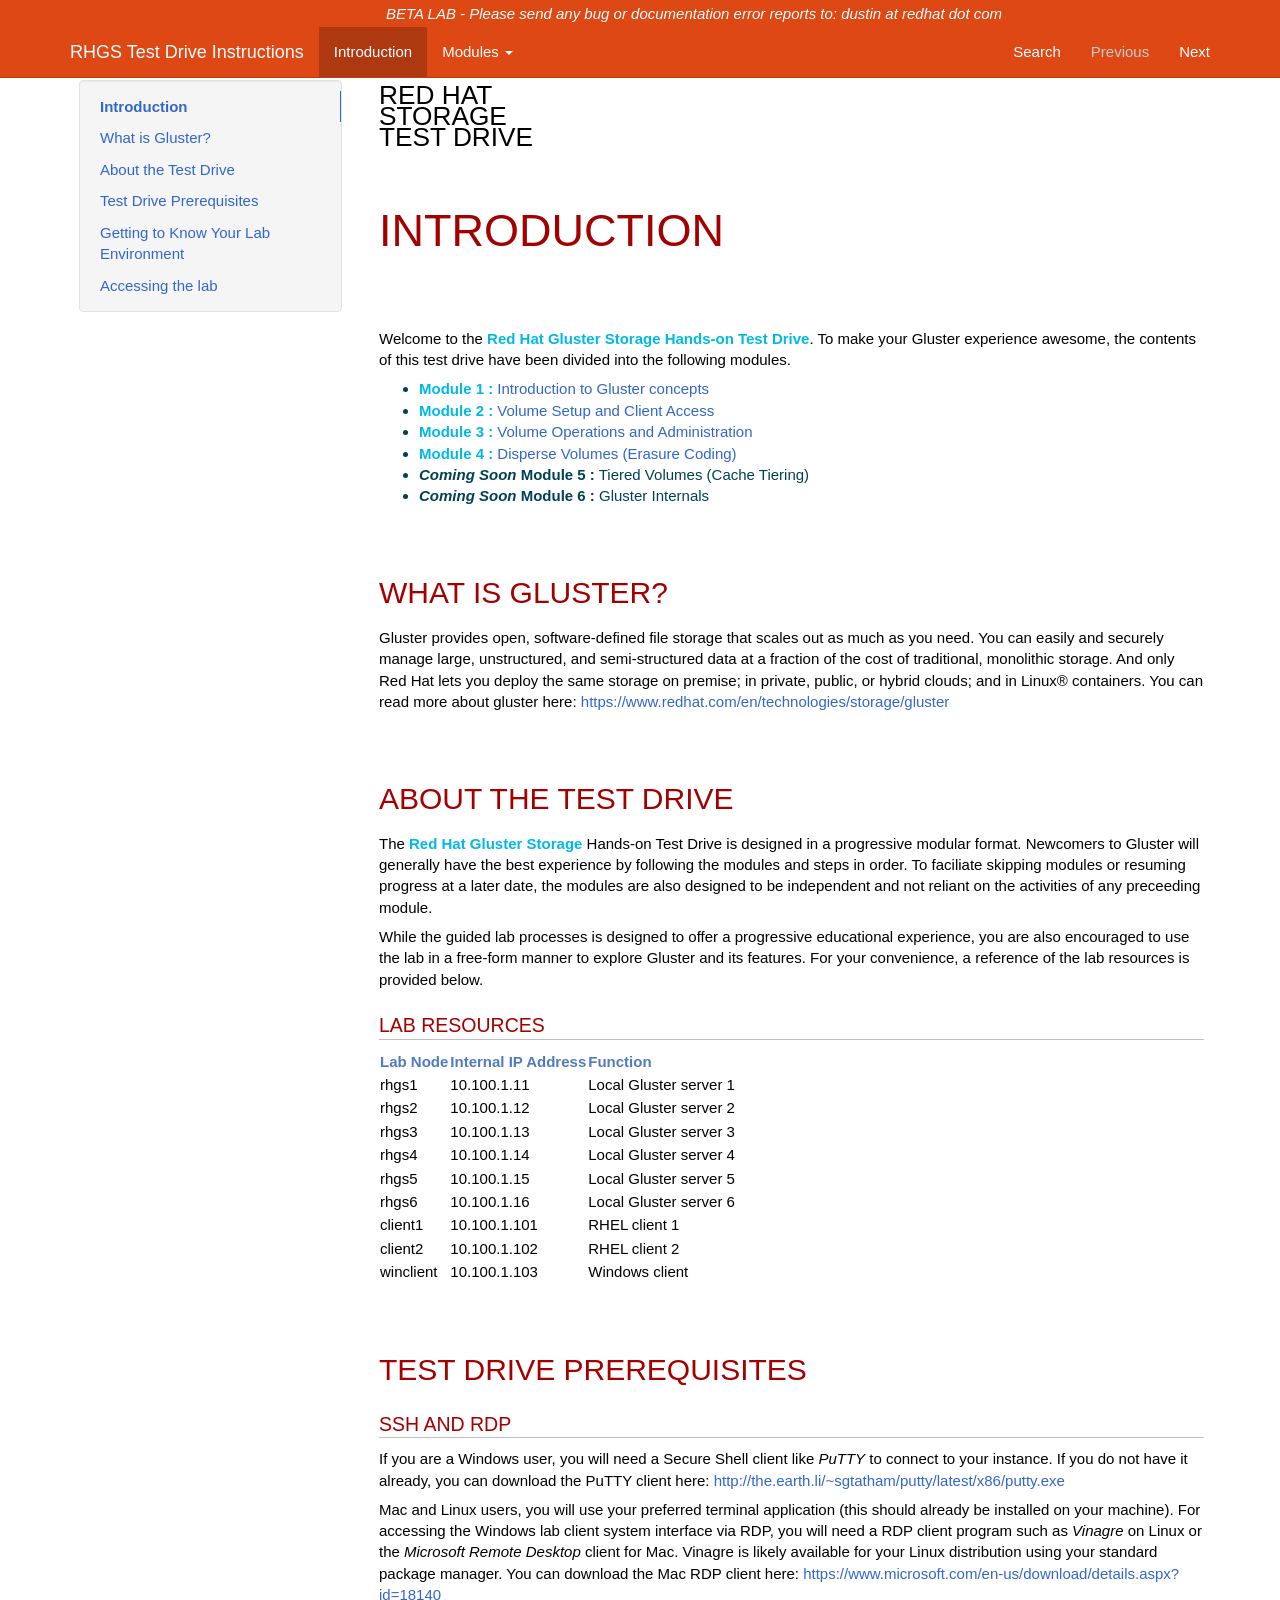
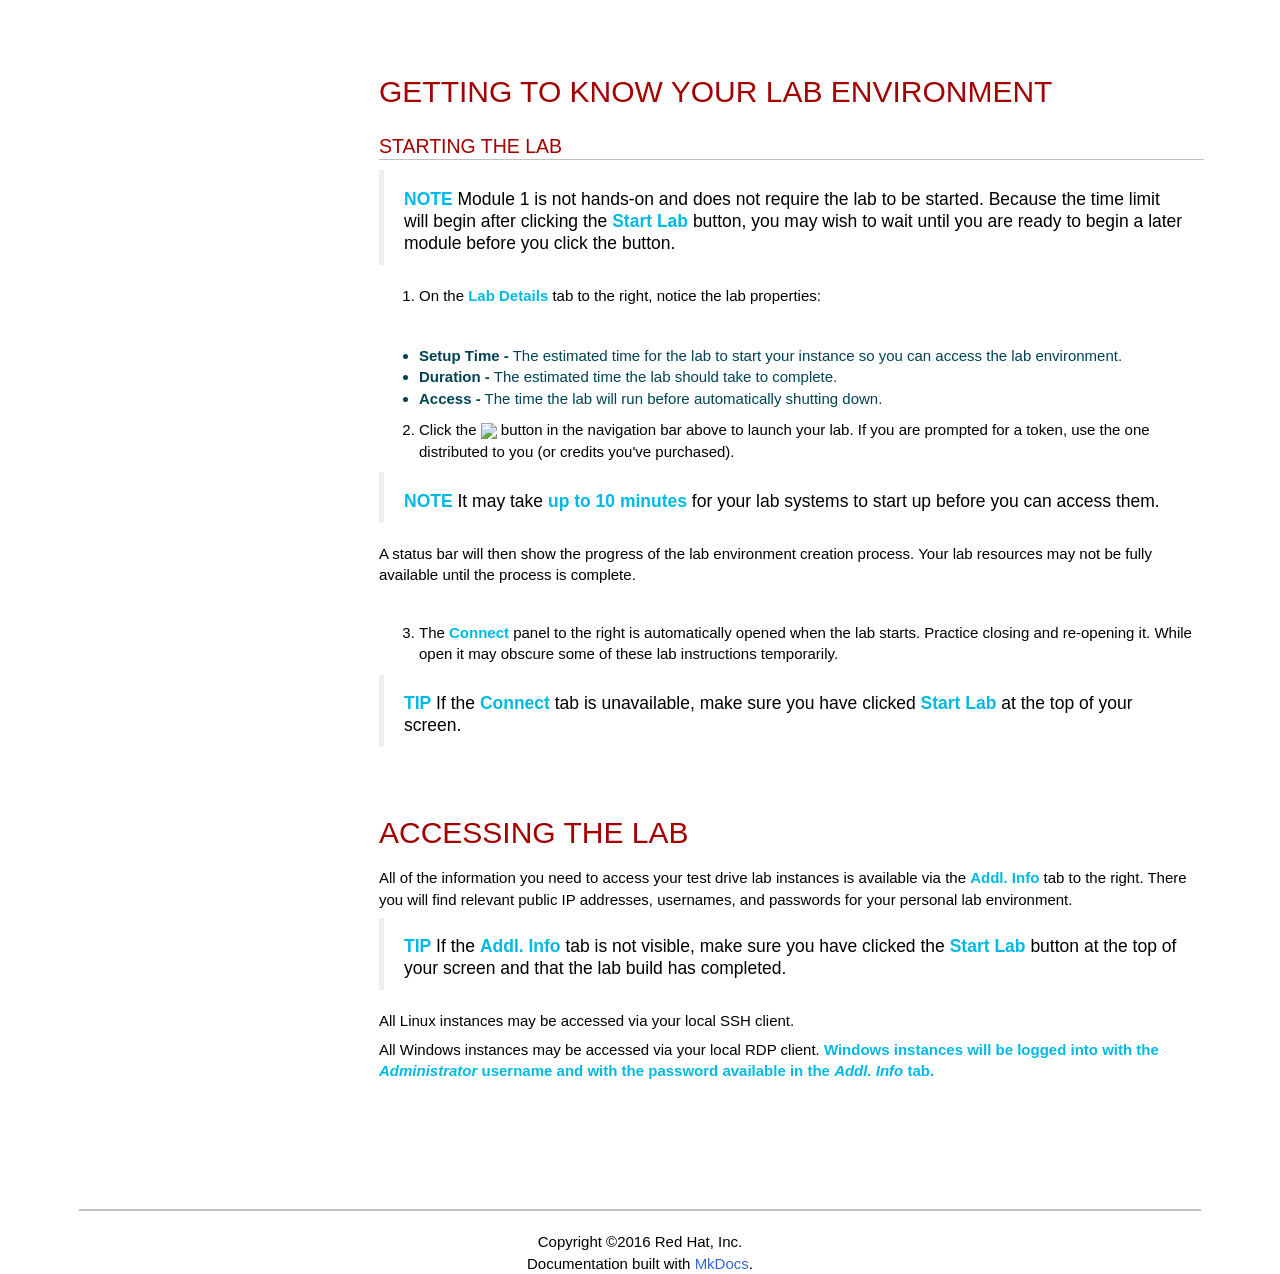
==== index.html @ aa93af3b "Deployed 037ed84 with MkDocs version: 0.16.3" ====
<!DOCTYPE html>
<html lang="en">
    <head>
        <meta charset="utf-8">
        <meta http-equiv="X-UA-Compatible" content="IE=edge">
        <meta name="viewport" content="width=device-width, initial-scale=1.0">
        
        
        
        <link rel="shortcut icon" href="images/favicon.ico">
        

	<title>RHGS Test Drive Instructions</title>

        <link href="./css/bootstrap-custom.min.css" rel="stylesheet">
        <link href="./css/font-awesome-4.0.3.css" rel="stylesheet">
        <link rel="stylesheet" href="./css/highlight.css">
        <link href="./css/base.css" rel="stylesheet">
        <link href="./extra.css" rel="stylesheet">

        <!-- HTML5 shim and Respond.js IE8 support of HTML5 elements and media queries -->
        <!--[if lt IE 9]>
            <script src="https://oss.maxcdn.com/libs/html5shiv/3.7.0/html5shiv.js"></script>
            <script src="https://oss.maxcdn.com/libs/respond.js/1.3.0/respond.min.js"></script>
        <![endif]-->

        
    </head>

    <body>

        <div class="navbar navbar-default navbar-fixed-top" role="navigation">
    <div class="container">

        <!-- Collapsed navigation -->
        <div class="navbar-header">
            <!-- Expander button -->
            <button type="button" class="navbar-toggle" data-toggle="collapse" data-target=".navbar-collapse">
                <span class="sr-only">Toggle navigation</span>
                <span class="icon-bar"></span>
                <span class="icon-bar"></span>
                <span class="icon-bar"></span>
            </button>

            <!-- Main title -->
            <a class="navbar-brand" href=".">RHGS Test Drive Instructions</a>
        </div>

        <!-- Expanded navigation -->
        <div class="navbar-collapse collapse">
            <!-- Main navigation -->
            <ul class="nav navbar-nav">
            
            
                <li class="active">
                    <a href=".">Introduction</a>
                </li>
            
            
            
                <li class="dropdown">
                    <a href="#" class="dropdown-toggle" data-toggle="dropdown">Modules <b class="caret"></b></a>
                    <ul class="dropdown-menu">
                    
                        
<li >
    <a href="gluster-module-1/">Module 1 - Introduction to Gluster concepts</a>
</li>

                    
                        
<li >
    <a href="gluster-module-2/">Module 2 - Volume Setup and Client Access</a>
</li>

                    
                        
<li >
    <a href="gluster-module-3/">Module 3 - Volume Operations and Administration</a>
</li>

                    
                        
<li >
    <a href="gluster-module-4/">Module 4 - Disperse Volumes (Erasure Coding)</a>
</li>

                    
                        
<li >
    <a href="gluster-module-5/">Module 5 - Tiered Volumes (Cache Tiering)</a>
</li>

                    
                    </ul>
                </li>
            
            
            </ul>

            <!-- Search, Navigation and Repo links -->
            <ul class="nav navbar-nav navbar-right">
                <li>
                    <a href="#" data-toggle="modal" data-target="#mkdocs_search_modal">
                        <i class="fa fa-search"></i> Search
                    </a>
                </li>
                <li class="disabled">
                    <a rel="next" >
                        <i class="fa fa-arrow-left"></i> Previous
                    </a>
                </li>
                <li >
                    <a rel="prev" href="gluster-module-1/">
                        Next <i class="fa fa-arrow-right"></i>
                    </a>
                </li>
                
            </ul>
        </div>
    </div>
</div>

        <div class="container">
            <div class="col-md-3"><div class="bs-sidebar hidden-print affix well" role="complementary">
    <ul class="nav bs-sidenav">
    
        <li class="main active"><a href="#introduction">Introduction</a></li>
        
            <li><a href="#what-is-gluster">What is Gluster?</a></li>
        
            <li><a href="#about-the-test-drive">About the Test Drive</a></li>
        
            <li><a href="#test-drive-prerequisites">Test Drive Prerequisites</a></li>
        
            <li><a href="#getting-to-know-your-lab-environment">Getting to Know Your Lab Environment</a></li>
        
            <li><a href="#accessing-the-lab">Accessing the lab</a></li>
        
    
    </ul>
</div></div>
            <div class="col-md-9" role="main">

<h1 id="introduction">Introduction</h1>
<p>Welcome to the <strong>Red Hat Gluster Storage Hands-on Test Drive</strong>. To make your Gluster experience awesome, the contents of this test drive have been divided into the following modules.</p>
<ul>
<li><a href="gluster-module-1/"><strong>Module 1 :</strong> Introduction to Gluster concepts</a></li>
<li><a href="gluster-module-2/"><strong>Module 2 :</strong> Volume Setup and Client Access</a></li>
<li><a href="gluster-module-3/"><strong>Module 3 :</strong> Volume Operations and Administration</a></li>
<li><a href="gluster-module-4/"><strong>Module 4 :</strong> Disperse Volumes (Erasure Coding)</a></li>
<li><strong><em>Coming Soon</em></strong> <strong>Module 5 :</strong> Tiered Volumes (Cache Tiering)</li>
<li><strong><em>Coming Soon</em></strong> <strong>Module 6 :</strong> Gluster Internals</li>
</ul>
<h2 id="what-is-gluster">What is Gluster?</h2>
<p>Gluster provides open, software-defined file storage that scales out as much as you need. You can easily and securely manage large, unstructured, and semi-structured data at a fraction of the cost of traditional, monolithic storage. And only Red Hat lets you deploy the same storage on premise; in private, public, or hybrid clouds; and in Linux® containers. You can read more about gluster here: <a href="https://www.redhat.com/en/technologies/storage/gluster">https://www.redhat.com/en/technologies/storage/gluster</a></p>
<h2 id="about-the-test-drive">About the Test Drive</h2>
<p>The <strong>Red Hat Gluster Storage</strong> Hands-on Test Drive is designed in a progressive modular format. Newcomers to Gluster will generally have the best experience by following the modules and steps in order. To faciliate skipping modules or resuming progress at a later date, the modules are also designed to be independent and not reliant on the activities of any preceeding module.</p>
<p>While the guided lab processes is designed to offer a progressive educational experience, you are also encouraged to use the lab in a free-form manner to explore Gluster and its features. For your convenience, a reference of the lab resources is provided below.</p>
<h3 id="lab-resources">Lab Resources</h3>
<table>
<thead>
<tr>
<th>Lab Node</th>
<th>Internal IP Address</th>
<th>Function</th>
</tr>
</thead>
<tbody>
<tr>
<td>rhgs1</td>
<td>10.100.1.11</td>
<td>Local Gluster server 1</td>
</tr>
<tr>
<td>rhgs2</td>
<td>10.100.1.12</td>
<td>Local Gluster server 2</td>
</tr>
<tr>
<td>rhgs3</td>
<td>10.100.1.13</td>
<td>Local Gluster server 3</td>
</tr>
<tr>
<td>rhgs4</td>
<td>10.100.1.14</td>
<td>Local Gluster server 4</td>
</tr>
<tr>
<td>rhgs5</td>
<td>10.100.1.15</td>
<td>Local Gluster server 5</td>
</tr>
<tr>
<td>rhgs6</td>
<td>10.100.1.16</td>
<td>Local Gluster server 6</td>
</tr>
<tr>
<td>client1</td>
<td>10.100.1.101</td>
<td>RHEL client 1</td>
</tr>
<tr>
<td>client2</td>
<td>10.100.1.102</td>
<td>RHEL client 2</td>
</tr>
<tr>
<td>winclient</td>
<td>10.100.1.103</td>
<td>Windows client</td>
</tr>
</tbody>
</table>
<h2 id="test-drive-prerequisites">Test Drive Prerequisites</h2>
<h3 id="ssh-and-rdp">SSH and RDP</h3>
<p>If you are a Windows user, you will need a Secure Shell client like <em>PuTTY</em> to connect to your instance. If you do not have it already, you can download the PuTTY client here: <a href="http://the.earth.li/~sgtatham/putty/latest/x86/putty.exe">http://the.earth.li/~sgtatham/putty/latest/x86/putty.exe</a></p>
<p>Mac and Linux users, you will use your preferred terminal application (this should already be installed on your machine). For accessing the Windows lab client system interface via RDP, you will need a RDP client program such as <em>Vinagre</em> on Linux or the <em>Microsoft Remote Desktop</em> client for Mac. Vinagre is likely available for your Linux distribution using your standard package manager. You can download the Mac RDP client here: <a href="https://www.microsoft.com/en-us/download/details.aspx?id=18140">https://www.microsoft.com/en-us/download/details.aspx?id=18140</a></p>
<h2 id="getting-to-know-your-lab-environment">Getting to Know Your Lab Environment</h2>
<h3 id="starting-the-lab">Starting the Lab</h3>
<blockquote>
<p><strong>NOTE</strong> Module 1 is not hands-on and does not require the lab to be started. Because the time limit will begin after clicking the <strong>Start Lab</strong> button, you may wish to wait until you are ready to begin a later module before you click the button.</p>
</blockquote>
<ol>
<li>On the <strong>Lab Details</strong> tab to the right, notice the lab properties:</li>
</ol>
<p><img alt="" src="http://us-west-2-aws-training.s3.amazonaws.com/awsu-spl/spl02-working-ebs/media/image004.png" /></p>
<ul>
<li><strong>Setup Time -</strong> The estimated time for the lab to start your instance so you can access the lab environment.</li>
<li><strong>Duration -</strong> The estimated time the lab should take to complete.</li>
<li><strong>Access -</strong> The time the lab will run before automatically shutting down.</li>
</ul>
<ol start="2"><li>Click the <img src="http://us-west-2-aws-training.s3.amazonaws.com/awsu-spl/spl02-working-ebs/media/image005.png"> button in the navigation bar above to launch your lab. If you are prompted for a token, use the one distributed to you (or credits you've purchased).</li></ol>

<blockquote>
<p><strong>NOTE</strong> It may take <strong>up to 10 minutes</strong> for your lab systems to start up before you can access them.</p>
</blockquote>
<p>A status bar will then show the progress of the lab environment creation process. Your lab resources may not be fully available until the process is complete.</p>
<p><img alt="" src="http://us-west-2-aws-training.s3.amazonaws.com/awsu-spl/spl02-working-ebs/media/image006.png" /></p>
<ol start="3"><li>The <strong>Connect</strong> panel to the right is automatically opened when the lab starts. Practice closing and re-opening it. While open it may obscure some of these lab instructions temporarily.</li></ol>

<blockquote>
<p><strong>TIP</strong> If the <strong>Connect</strong> tab is unavailable, make sure you have clicked <strong>Start Lab</strong> at the top of your screen.</p>
</blockquote>
<h2 id="accessing-the-lab">Accessing the lab</h2>
<p>All of the information you need to access your test drive lab instances is available via the <strong>Addl. Info</strong> tab to the right. There you will find relevant public IP addresses, usernames, and passwords for your personal lab environment.</p>
<blockquote>
<p><strong>TIP</strong> If the <strong>Addl. Info</strong> tab is not visible, make sure you have clicked the <strong>Start Lab</strong> button at the top of your screen and that the lab build has completed.</p>
</blockquote>
<p>All Linux instances may be accessed via your local SSH client.</p>
<p>All Windows instances may be accessed via your local RDP client. <strong>Windows instances will be logged into with the</strong> <strong><em>Administrator</em></strong> <strong>username and with the password available in the</strong> <strong><em>Addl. Info</em></strong> <strong>tab.</strong></p></div>
        </div>

        <footer class="col-md-12">
            <hr>
            
                <center>Copyright ©2016 Red Hat, Inc.</center>
            
            <center>Documentation built with <a href="http://www.mkdocs.org/">MkDocs</a>.</center>
        </footer>

        <script src="./js/jquery-1.10.2.min.js"></script>
        <script src="./js/bootstrap-3.0.3.min.js"></script>
        <script src="./js/highlight.pack.js"></script>
        <script>var base_url = '.';</script>
        <script data-main="./mkdocs/js/search.js" src="./mkdocs/js/require.js"></script>
        <script src="./js/base.js"></script>

        <div class="modal" id="mkdocs_search_modal" tabindex="-1" role="dialog" aria-labelledby="Search Modal" aria-hidden="true">
            <div class="modal-dialog">
                <div class="modal-content">
                    <div class="modal-header">
                        <button type="button" class="close" data-dismiss="modal"><span aria-hidden="true">&times;</span><span class="sr-only">Close</span></button>
                        <h4 class="modal-title" id="exampleModalLabel">Search</h4>
                    </div>
                    <div class="modal-body">
                        <p>
                            From here you can search these documents. Enter
                            your search terms below.
                        </p>
                        <form role="form">
                            <div class="form-group">
                                <input type="text" class="form-control" placeholder="Search..." id="mkdocs-search-query">
                            </div>
                        </form>
                        <div id="mkdocs-search-results"></div>
                    </div>
                    <div class="modal-footer">
                    </div>
                </div>
            </div>
        </div>
    </body>
</html>
---- css/base.css ----
body {
    padding-top: 70px;
}

/*
 * The code below adds some padding to the top of the current anchor target so
 * that, when navigating to it, the header isn't hidden by the navbar at the
 * top. This is especially complicated because we want to *remove* the padding
 * after navigation so that hovering over the header shows the permalink icon
 * correctly. Thus, we create a CSS animation to remove the extra padding after
 * a second. We have two animations so that navigating to an anchor within the
 * page always restarts the animation.
 *
 * See <https://github.com/mkdocs/mkdocs/issues/843> for more details.
 */
:target::before {
    content: "";
    display: block;
    margin-top: -75px;
    height: 75px;
    pointer-events: none;
    animation: 0s 1s forwards collapse-anchor-padding-1;
}

body.clicky :target::before {
    animation-name: collapse-anchor-padding-2;
}

@keyframes collapse-anchor-padding-1 {
    to {
        margin-top: 0;
        height: 0;
    }
}

@keyframes collapse-anchor-padding-2 {
    to {
        margin-top: 0;
        height: 0;
    }
}

ul.nav li.main {
    font-weight: bold;
}

div.col-md-3 {
    padding-left: 0;
}

div.col-md-9 {
    padding-bottom: 100px;
}

div.source-links {
    float: right;
}

div.col-md-9 img {
    max-width: 100%;
}

code {
    padding: 1px 3px;
    background: #f5f5f5;
    border: solid 1px #ccc;
    color: #333;
}

pre code {
    background: transparent;
    border: none;
}

a > code {
    color: #dd4814;
}

a > code:hover, a > code:focus {
    color: #97310e;
}

/*
 * Side navigation
 *
 * Scrollspy and affixed enhanced navigation to highlight sections and secondary
 * sections of docs content.
 */

/* By default it's not affixed in mobile views, so undo that */
.bs-sidebar.affix {
    position: static;
}

.bs-sidebar.well {
    padding: 0;
}

/* First level of nav */
.bs-sidenav {
    margin-top: 30px;
    margin-bottom: 30px;
    padding-top:    10px;
    padding-bottom: 10px;
    border-radius: 5px;
}

/* All levels of nav */
.bs-sidebar .nav > li > a {
    display: block;
    padding: 5px 20px;
    z-index: 1;
}
.bs-sidebar .nav > li > a:hover,
.bs-sidebar .nav > li > a:focus {
    text-decoration: none;
    border-right: 1px solid;
}
.bs-sidebar .nav > .active > a,
.bs-sidebar .nav > .active:hover > a,
.bs-sidebar .nav > .active:focus > a {
    font-weight: bold;
    background-color: transparent;
    border-right: 1px solid;
}

/* Nav: second level (shown on .active) */
.bs-sidebar .nav .nav {
    display: none; /* Hide by default, but at >768px, show it */
    margin-bottom: 8px;
}
.bs-sidebar .nav .nav > li > a {
    padding-top:    3px;
    padding-bottom: 3px;
    padding-left: 30px;
    font-size: 90%;
}

/* Show and affix the side nav when space allows it */
@media (min-width: 992px) {
    .bs-sidebar .nav > .active > ul {
        display: block;
    }
    /* Widen the fixed sidebar */
    .bs-sidebar.affix,
    .bs-sidebar.affix-bottom {
        width: 213px;
    }
    .bs-sidebar.affix {
        position: fixed; /* Undo the static from mobile first approach */
        top: 80px;
    }
    .bs-sidebar.affix-bottom {
        position: absolute; /* Undo the static from mobile first approach */
    }
    .bs-sidebar.affix-bottom .bs-sidenav,
    .bs-sidebar.affix .bs-sidenav {
        margin-top: 0;
        margin-bottom: 0;
    }
}
@media (min-width: 1200px) {
    /* Widen the fixed sidebar again */
    .bs-sidebar.affix-bottom,
    .bs-sidebar.affix {
        width: 263px;
    }
}

.headerlink {
    display: none;
    padding-left: .5em;
}

h1:hover .headerlink, h2:hover .headerlink, h3:hover .headerlink, h4:hover .headerlink, h5:hover .headerlink, h6:hover .headerlink{
    display:inline-block;
}

/* display submenu relative to parent*/
.dropdown-submenu {
    position: relative;
}

/* sub menu stlye */
.dropdown-submenu>.dropdown-menu {
    top: 0;
    left: 100%;
    margin-top: 0px;
    margin-left: -1px;
    -webkit-border-radius: 0 4px 4px 4px;
    -moz-border-radius: 0 4px 4px;
    border-radius: 0 4px 4px 4px;
}

/* display sub menu on hover*/
.dropdown-submenu:hover>.dropdown-menu {
    display: block;
}

/* little arrow */
.dropdown-submenu>a:after {
    display: block;
    content: " ";
    float: right;
    width: 0;
    height: 0;
    border-color: transparent;
    border-style: solid;
    border-width: 5px 0 5px 5px;
    border-left-color: #ccc;
    margin-top: 5px;
    margin-right: -10px;
}

/* little arrow of parent menu */
.dropdown-submenu:hover>a:after {
    border-left-color: #404040;
}
---- extra.css ----
/* Shared CSS for mkdocs; adapted from CSS for AsciiDoc */
/* Customized for Red Hat CSA team by dblack */

/* Default font. */
body {
  font-family: "Open Sans","liberation sans", "Myriad ", "Bitstream Vera Sans", "Lucida Grande", "Luxi Sans", "Trebuchet MS", helvetica, verdana, arial, sans-serif;
  font-size: 1.5em;
  color: #000000;
  text-rendering: optimizeLegibility;
}

/* Beta lab bug reporting header */
div.navbar.navbar-default.navbar-fixed-top:before {
    content: "BETA LAB - Please send any bug or documentation error reports to: dustin at redhat dot com";
    white-space: pre;
    display: block;
    font-family: "Overpass","Open Sans","Helvetica Neue",sans-serif;
    font-weight: 300;
    color: #000000;
    line-height: 80%;
    margin-bottom: .5em;
    margin-top: .5em;
    text-align: center !important;
    text-rendering: optimizeLegibility;
    font-style: italic;
    margin-left: 7.2em;
    color: #fff;
}

div.col-md-9:before{
  content: "RED HAT \A STORAGE \A TEST DRIVE";
  white-space: pre;
  display: block;
  font-family: "Overpass","Open Sans","Helvetica Neue",sans-serif;
  font-weight: 300;
  text-transform: uppercase;
  color: #000000;
  font-size: 1.75em;
  line-height: 80%;
  margin-bottom: 1.02857em;
/*  margin-top: 2.05714em; */
/*  padding-top: 0.75em; */
  text-align: left !important;
  width: 10em;
  text-rendering: optimizeLegibility;
}

/* Title font. */
h1, h2, h3, h4, h5, h6,
div.title, caption.title,
thead, p.table.header,
#toctitle,
#author, #revnumber, #revdate, #revremark,
#footer {
  font-family: "Overpass", "Open Sans","liberation sans", "Myriad ", "Bitstream Vera Sans", "Lucida Grande", "Luxi Sans", "Trebuchet MS", helvetica, verdana, arial, sans-serif;
  font-weight: 300;
}

body {
  margin: 1em 5% 1em 5%;
}

a:link {
  color: #3366cc;
  text-decoration: none;
}
a:visited {
  color: #003366;
}
a:hover {
  text-decoration: underline;
}

em {
  font-style: italic;
}

strong {
  font-weight: bold;
  color: #00b9e4;
}

h1, h2, h3, h4, h5, h6 {
  color: #a30000;
  margin-top: 1.2em;
  margin-bottom: 0.5em;
  line-height: 1.3;
}

h1, h2, h3 {
  text-transform: uppercase;
}

//h2, h3 {
  //border-bottom: 2px solid silver;
//}

h1 {
  padding-bottom: 1em;
  font-size: 300%;
}
h2 {
  padding-top: 1em;
  font-size: 200%;
}
h3 {
  font-size: 130%;
  border-bottom: 1px solid silver;
}
h3 + * {
  clear: left;
}
h4 {
  font-size: 110%;
}
h5 {
  font-size: 1.0em;
}

div.sectionbody {
  margin-left: 0;
}

hr {
  border: 1px solid silver;
}

p {
  margin-top: 0.5em;
  margin-bottom: 0.5em;
}

ul, ol, li > p {
  margin-top: 0;
}
ul > li     { color: #004153; }
ul > li > * { color: #004153; }

.monospaced, code, pre {
  font-family: "Liberation Mono", Courier, monospace;
  font-size: inherit;
  color: #a30000;
  background: transparent;
  border: transparent;
  padding: 0;
  margin: 0;
  white-space: pre-wrap;
}

div.codehilite, pre.codehilite {
  font-family: "Liberation Mono", Courier, monospace;
  font-size: inherit;
  color: #a30000;
  background: #f5f5f5;
  border: solid 1px #ccc;
}


#author {
  color: #004153;
  font-weight: bold;
  font-size: 1.1em;
}
#email {
}
#revnumber, #revdate, #revremark {
}

#footer {
  font-size: small;
  border-top: 2px solid silver;
  padding-top: 0.5em;
  margin-top: 4.0em;
}
#footer-text {
  float: left;
  padding-bottom: 0.5em;
}
#footer-badges {
  float: right;
  padding-bottom: 0.5em;
}

#preamble {
  margin-top: 1.5em;
  margin-bottom: 1.5em;
}
div.imageblock, div.exampleblock, div.verseblock,
div.quoteblock, div.literalblock, div.listingblock, div.sidebarblock,
div.admonitionblock {
  margin-top: 1.0em;
  margin-bottom: 1.5em;
}
div.admonitionblock {
  margin-top: 2.0em;
  margin-bottom: 2.0em;
  margin-right: 10%;
  color: #606060;
}

div.content { /* Block element content. */
  padding: 0;
}

/* Block element titles. */
div.title, caption.title {
  color: #00b9e4;
  font-weight: bold;
  text-align: left;
  margin-top: 1.0em;
  margin-bottom: 0.5em;
}
div.title + * {
  margin-top: 0;
}

td div.title:first-child {
  margin-top: 0.0em;
}
div.content div.title:first-child {
  margin-top: 0.0em;
}
div.content + div.title {
  margin-top: 0.0em;
}

div.sidebarblock > div.content {
  background: #ffffee;
  border: 1px solid #dddddd;
  border-left: 4px solid #f0f0f0;
  padding: 0.5em;
}

div.listingblock > div.content {
  border: 1px solid #dddddd;
  border-left: 5px solid #f0f0f0;
  background: #fcedcd;
  padding: 0.5em;
}

div.quoteblock, div.verseblock {
  padding-left: 1.0em;
  margin-left: 1.0em;
  margin-right: 10%;
  border-left: 5px solid #f0f0f0;
  color: #888;
}

div.quoteblock > div.attribution {
  padding-top: 0.5em;
  text-align: right;
}

div.verseblock > pre.content {
  font-family: inherit;
  font-size: inherit;
}
div.verseblock > div.attribution {
  padding-top: 0.75em;
  text-align: left;
}
/* DEPRECATED: Pre version 8.2.7 verse style literal block. */
div.verseblock + div.attribution {
  text-align: left;
}

div.admonitionblock .icon {
  vertical-align: top;
  font-size: 1.1em;
  font-weight: bold;
  text-decoration: underline;
  color: #00b9e4;
  padding-right: 0.5em;
}
div.admonitionblock td.content {
  padding-left: 0.5em;
  border-left: 3px solid #dddddd;
}

div.exampleblock > div.content {
  border-left: 3px solid #dddddd;
  padding-left: 0.5em;
}

div.imageblock div.content { padding-left: 0; }
span.image img { border-style: none; }
a.image:visited { color: white; }

dl {
  margin-top: 0.8em;
  margin-bottom: 0.8em;
}
dt {
  margin-top: 0.5em;
  margin-bottom: 0;
  font-style: normal;
  color: #00b9e4;
}
dd > *:first-child {
  margin-top: 0.1em;
}

ul, ol {
    list-style-position: outside;
}
ol.arabic {
  list-style-type: decimal;
}
ol.loweralpha {
  list-style-type: lower-alpha;
}
ol.upperalpha {
  list-style-type: upper-alpha;
}
ol.lowerroman {
  list-style-type: lower-roman;
}
ol.upperroman {
  list-style-type: upper-roman;
}

div.compact ul, div.compact ol,
div.compact p, div.compact p,
div.compact div, div.compact div {
  margin-top: 0.1em;
  margin-bottom: 0.1em;
}

tfoot {
  font-weight: bold;
}
td > div.verse {
  white-space: pre;
}

div.hdlist {
  margin-top: 0.8em;
  margin-bottom: 0.8em;
}
div.hdlist tr {
  padding-bottom: 15px;
}
dt.hdlist1.strong, td.hdlist1.strong {
  font-weight: bold;
}
td.hdlist1 {
  vertical-align: top;
  font-style: normal;
  padding-right: 0.8em;
  color: #00b9e4;
}
td.hdlist2 {
  vertical-align: top;
}
div.hdlist.compact tr {
  margin: 0;
  padding-bottom: 0;
}

.comment {
  background: yellow;
}

.footnote, .footnoteref {
  font-size: 0.8em;
}

span.footnote, span.footnoteref {
  vertical-align: super;
}

#footnotes {
  margin: 20px 0 20px 0;
  padding: 7px 0 0 0;
}

#footnotes div.footnote {
  margin: 0 0 5px 0;
}

#footnotes hr {
  border: none;
  border-top: 1px solid silver;
  height: 1px;
  text-align: left;
  margin-left: 0;
  width: 20%;
  min-width: 100px;
}

div.colist td {
  padding-right: 0.5em;
  padding-bottom: 0.3em;
  vertical-align: top;
}
div.colist td img {
  margin-top: 0.3em;
}

@media print {
  #footer-badges { display: none; }
}

#toc {
  margin-bottom: 2.5em;
}

#toctitle {
  color: #004153;
  font-size: 1.1em;
  font-weight: bold;
  margin-top: 1.0em;
  margin-bottom: 0.1em;
}

div.toclevel0, div.toclevel1, div.toclevel2, div.toclevel3, div.toclevel4 {
  margin-top: 0;
  margin-bottom: 0;
}
div.toclevel2 {
  margin-left: 2em;
  font-size: 0.9em;
}
div.toclevel3 {
  margin-left: 4em;
  font-size: 0.9em;
}
div.toclevel4 {
  margin-left: 6em;
  font-size: 0.9em;
}

span.aqua { color: #00b9e4; }
span.black { color: #000000; }
span.blue { color: #0088ce; }
span.fuchsia { color: #cc0000; }
span.gray { color: #4c4c4c; }
span.green { color: #3f9c35; }
span.lime { color: #92d400; }
span.maroon { color: #820000; }
span.navy { color: #004153; }
span.olive { color: #3f9c35; }
span.purple { color: #3b0083; }
span.red { color: #a30000; }
span.silver { color: #dcdcdc; }
span.teal { color: #007a87; }
span.white { color: #ffffff; }
span.yellow { color: #f0ab00; }

span.aqua-background { background: #00b9e4; }
span.black-background { color: #ffffff; background: #000000; }
span.blue-background { color: #ffffff; background: #0088ce; }
span.fuchsia-background { color: #ffffff; background: #cc0000; }
span.gray-background { background: #4c4c4c; }
span.green-background { color: #ffffff; background: #3f9c35; }
span.lime-background { background: #92d400; }
span.maroon-background { color: #ffffff; background: #820000; }
span.navy-background { color: #ffffff; background: #004153; }
span.olive-background { color: #ffffff; background: #3f9c35; }
span.purple-background { color: #ffffff; background: #3b0083; }
span.red-background { color: #ffffff; background: #a30000; }
span.silver-background { background: #dcdcdc; }
span.teal-background { color: #ffffff; background: #007a87; }
span.white-background { background: #ffffff; }
span.yellow-background { background: #f0ab00; }

span.big { font-size: 2em; }
span.small { font-size: 0.6em; }

span.underline { text-decoration: underline; }
span.overline { text-decoration: overline; }
span.line-through { text-decoration: line-through; }

div.unbreakable { page-break-inside: avoid; }


/*
 *  *  *  * xhtml11 specific
 *   *   *   *
 *    *    *    * */

div.tableblock {
  margin-top: 1.0em;
  margin-bottom: 1.5em;
}
div.tableblock > table {
  border: 3px solid #527bbd;
}
thead, p.table.header {
  font-weight: bold;
  color: #527bbd;
}
p.table {
  margin-top: 0;
}
/* Because the table frame attribute is overriden by CSS in most browsers. */
div.tableblock > table[frame="void"] {
  border-style: none;
}
div.tableblock > table[frame="hsides"] {
  border-left-style: none;
  border-right-style: none;
}
div.tableblock > table[frame="vsides"] {
  border-top-style: none;
  border-bottom-style: none;
}


/*
 *  *  *  * html5 specific
 *   *   *   *
 *    *    *    * */

table.tableblock {
  margin-top: 1.0em;
  margin-bottom: 1.5em;
}
thead, p.tableblock.header {
  font-weight: bold;
  color: #527bbd;
}
p.tableblock {
  margin-top: 0;
}
table.tableblock {
  border-width: 3px;
  border-spacing: 0px;
  border-style: solid;
  border-color: #527bbd;
  border-collapse: collapse;
}
th.tableblock, td.tableblock {
  border-width: 1px;
  padding: 4px;
  border-style: solid;
  border-color: #527bbd;
}

table.tableblock.frame-topbot {
  border-left-style: hidden;
  border-right-style: hidden;
}
table.tableblock.frame-sides {
  border-top-style: hidden;
  border-bottom-style: hidden;
}
table.tableblock.frame-none {
  border-style: hidden;
}

th.tableblock.halign-left, td.tableblock.halign-left {
  text-align: left;
}
th.tableblock.halign-center, td.tableblock.halign-center {
  text-align: center;
}
th.tableblock.halign-right, td.tableblock.halign-right {
  text-align: right;
}

th.tableblock.valign-top, td.tableblock.valign-top {
  vertical-align: top;
}
th.tableblock.valign-middle, td.tableblock.valign-middle {
  vertical-align: middle;
}
th.tableblock.valign-bottom, td.tableblock.valign-bottom {
  vertical-align: bottom;
}


/*
 *  *  *  * manpage specific
 *   *   *   *
 *    *    *    * */

body.manpage h1 {
  padding-top: 0.5em;
  padding-bottom: 0.5em;
  border-top: 2px solid silver;
  border-bottom: 2px solid silver;
}
body.manpage h2 {
  border-style: none;
}
body.manpage div.sectionbody {
  margin-left: 3em;
}

@media print {
  body.manpage div#toc { display: none; }
}

/*The toc2 styles below were brought in from the default
 *  *  * asciidoctor.css file in order to make this one .css
 *   *   * file compatible with both asciidoc and asciidoctor
 *    *    * by dblack 2015-12-18
 *     *     */

#header>h1:only-child,body.toc2 #header>h1:nth-last-child(2){border-bottom:1px solid #ddddd8;padding-bottom:8px}
body.toc2{padding-left:15em;padding-right:0}
#toc.toc2{margin-top:0!important;background-color:#f8f8f7;position:fixed;width:15em;left:0;top:0;border-right:1px solid #efefed;border-top-width:0!important;border-bottom-width:0!important;z-index:1000;padding:1.25em 1em;height:100%;overflow:auto}
#toc.toc2 #toctitle{margin-top:0;margin-bottom:.8rem;font-size:1.2em}
#toc.toc2>ul{font-size:.9em;margin-bottom:0}
#toc.toc2 ul ul{margin-left:0;padding-left:1em}
#toc.toc2 ul.sectlevel0 ul.sectlevel1{padding-left:0;margin-top:.5em;margin-bottom:.5em}
body.toc2.toc-right{padding-left:0;padding-right:15em}
body.toc2.toc-right #toc.toc2{border-right-width:0;border-left:1px solid #efefed;left:auto;right:0}}
@media only screen and (min-width:1280px){body.toc2{padding-left:20em;padding-right:0}
#toc.toc2{width:20em}
#toc.toc2 #toctitle{font-size:1.375em}
#toc.toc2>ul{font-size:.95em}
#toc.toc2 ul ul{padding-left:1.25em}
body.toc2.toc-right{padding-left:0;padding-right:20em}}
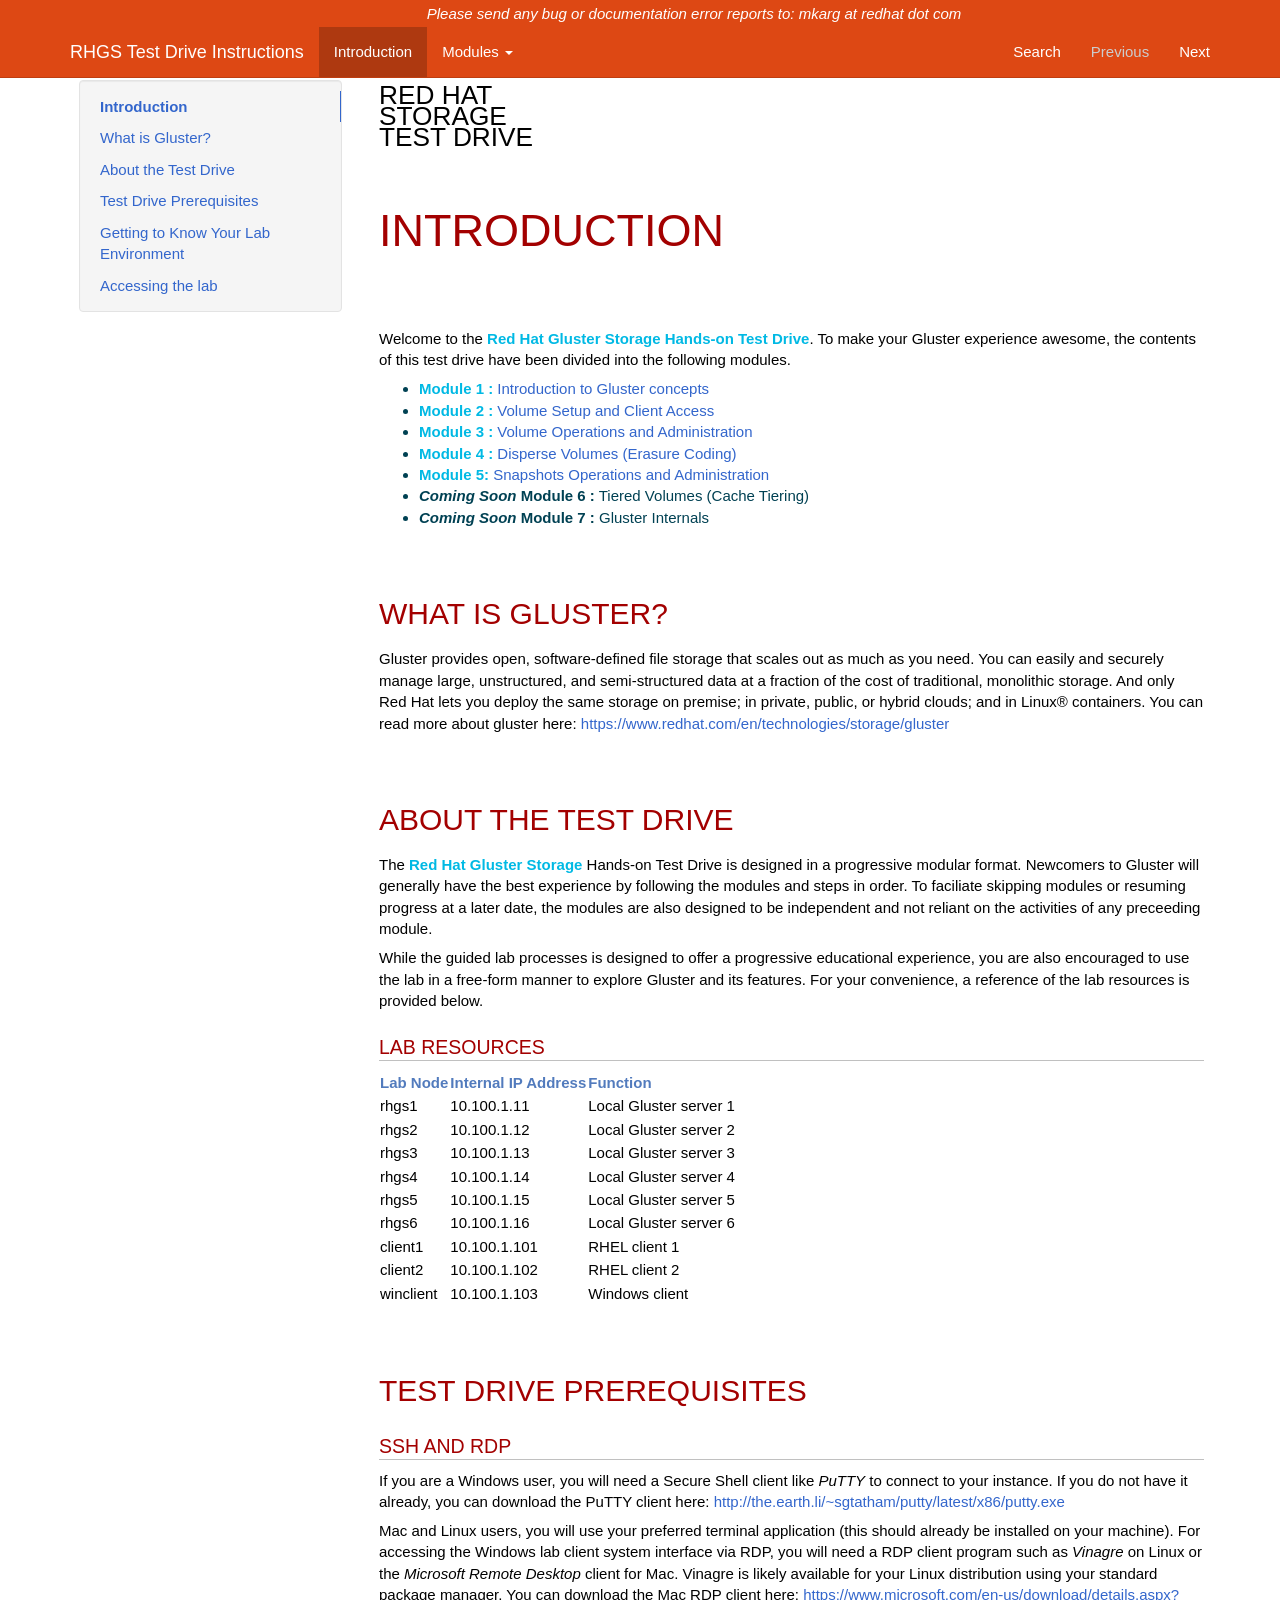
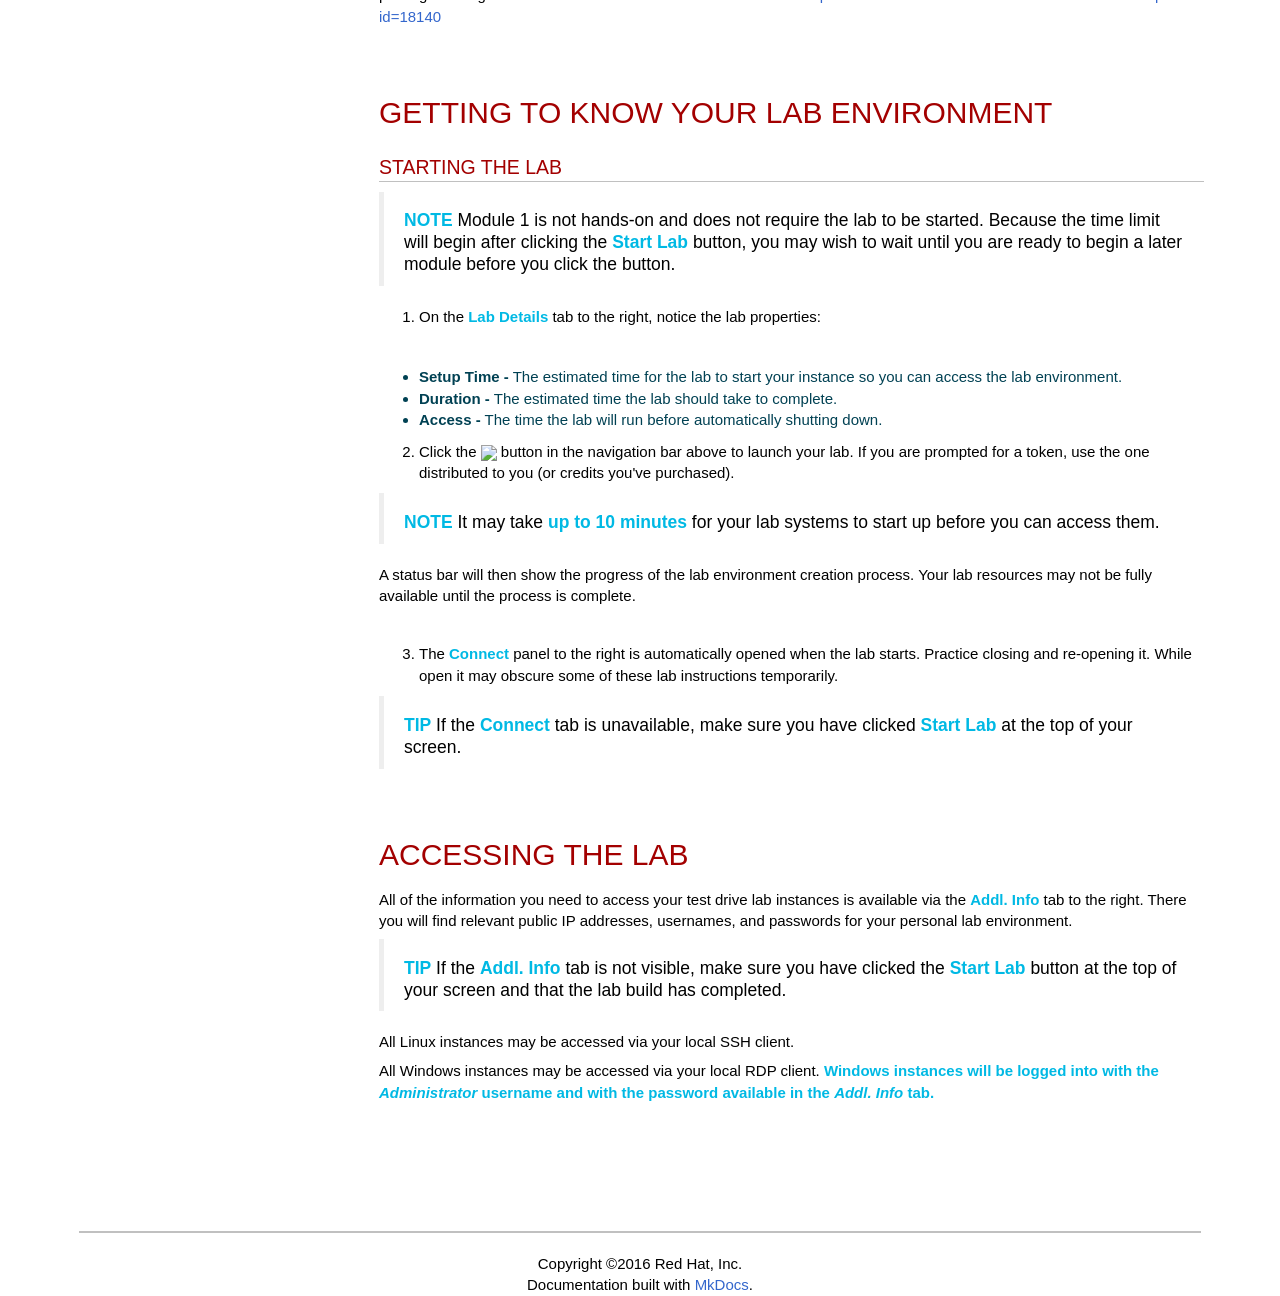
==== commit 69d92b19: "Deployed b118fd7 with MkDocs version: 0.16.3" ====
--- a/index.html
+++ b/index.html
@@ -88,7 +88,7 @@
                     
                         
 <li >
-    <a href="gluster-module-5/">Module 5 - Tiered Volumes (Cache Tiering)</a>
+    <a href="gluster-module-5/">Module 5 - Snapshot Operations and Administration</a>
 </li>
 
                     
@@ -149,8 +149,9 @@
 <li><a href="gluster-module-2/"><strong>Module 2 :</strong> Volume Setup and Client Access</a></li>
 <li><a href="gluster-module-3/"><strong>Module 3 :</strong> Volume Operations and Administration</a></li>
 <li><a href="gluster-module-4/"><strong>Module 4 :</strong> Disperse Volumes (Erasure Coding)</a></li>
-<li><strong><em>Coming Soon</em></strong> <strong>Module 5 :</strong> Tiered Volumes (Cache Tiering)</li>
-<li><strong><em>Coming Soon</em></strong> <strong>Module 6 :</strong> Gluster Internals</li>
+<li><a href="gluster-module-5/"><strong>Module 5:</strong> Snapshots Operations and Administration</a></li>
+<li><strong><em>Coming Soon</em></strong> <strong>Module 6 :</strong> Tiered Volumes (Cache Tiering)</li>
+<li><strong><em>Coming Soon</em></strong> <strong>Module 7 :</strong> Gluster Internals</li>
 </ul>
 <h2 id="what-is-gluster">What is Gluster?</h2>
 <p>Gluster provides open, software-defined file storage that scales out as much as you need. You can easily and securely manage large, unstructured, and semi-structured data at a fraction of the cost of traditional, monolithic storage. And only Red Hat lets you deploy the same storage on premise; in private, public, or hybrid clouds; and in Linux® containers. You can read more about gluster here: <a href="https://www.redhat.com/en/technologies/storage/gluster">https://www.redhat.com/en/technologies/storage/gluster</a></p>
--- a/extra.css
+++ b/extra.css
@@ -11,7 +11,7 @@
 
 /* Beta lab bug reporting header */
 div.navbar.navbar-default.navbar-fixed-top:before {
-    content: "BETA LAB - Please send any bug or documentation error reports to: dustin at redhat dot com";
+    content: "Please send any bug or documentation error reports to: mkarg at redhat dot com";
     white-space: pre;
     display: block;
     font-family: "Overpass","Open Sans","Helvetica Neue",sans-serif;
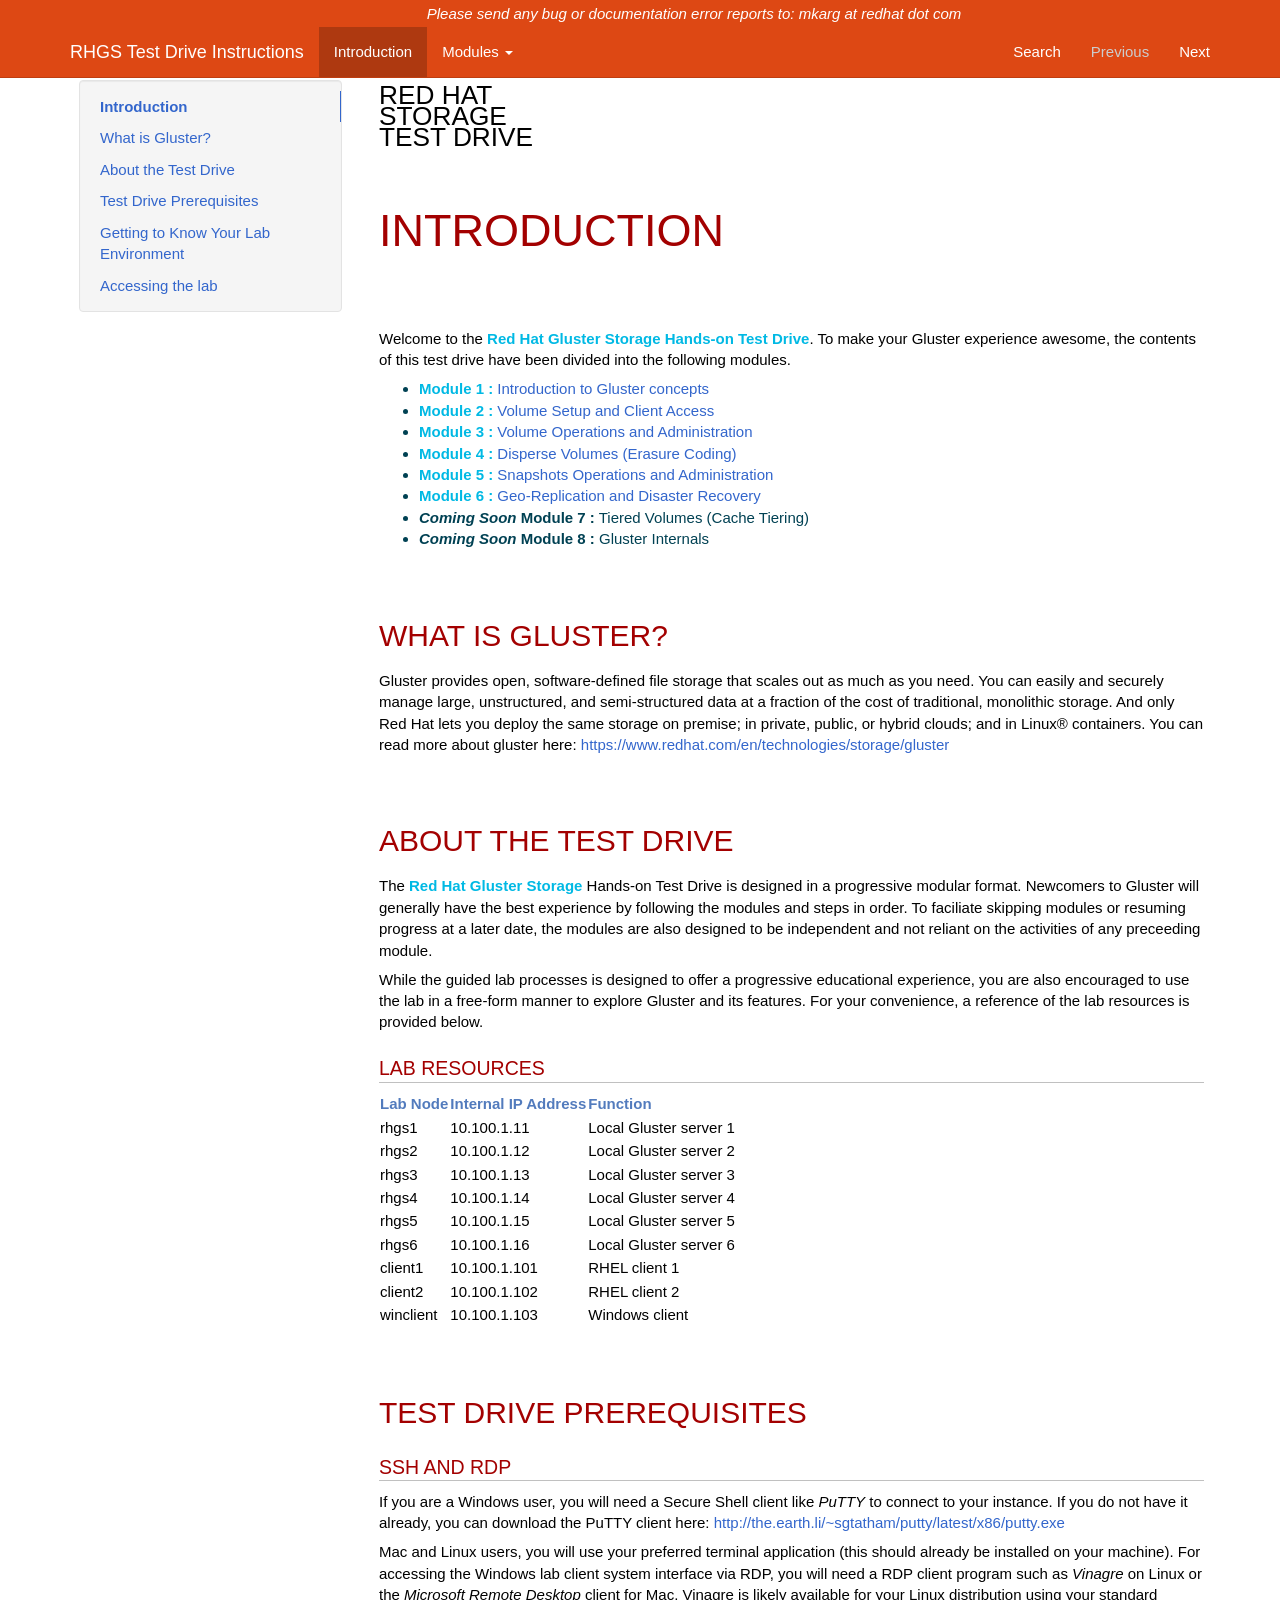
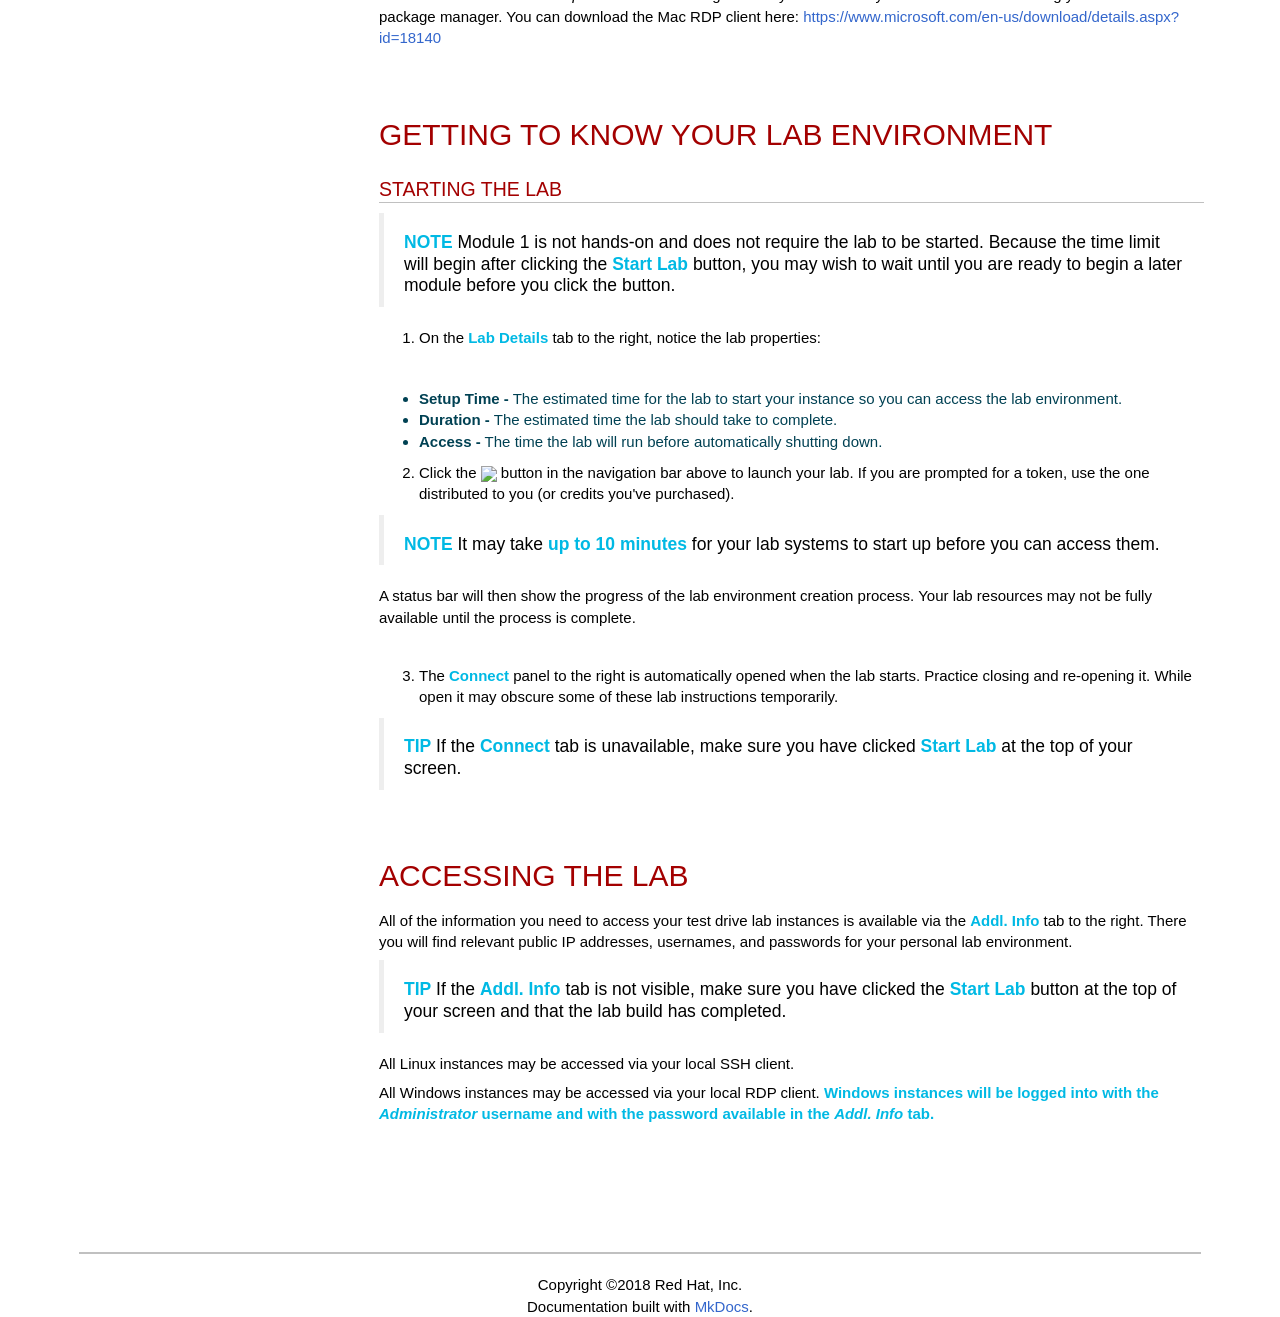
==== commit c06b18d4: "Deployed 26783e1 with MkDocs version: 0.16.3" ====
--- a/index.html
+++ b/index.html
@@ -92,6 +92,12 @@
 </li>
 
                     
+                        
+<li >
+    <a href="gluster-module-6/">Module 6 - Geo-Replication and Disaster Recovery</a>
+</li>
+
+                    
                     </ul>
                 </li>
             
@@ -149,9 +155,10 @@
 <li><a href="gluster-module-2/"><strong>Module 2 :</strong> Volume Setup and Client Access</a></li>
 <li><a href="gluster-module-3/"><strong>Module 3 :</strong> Volume Operations and Administration</a></li>
 <li><a href="gluster-module-4/"><strong>Module 4 :</strong> Disperse Volumes (Erasure Coding)</a></li>
-<li><a href="gluster-module-5/"><strong>Module 5:</strong> Snapshots Operations and Administration</a></li>
-<li><strong><em>Coming Soon</em></strong> <strong>Module 6 :</strong> Tiered Volumes (Cache Tiering)</li>
-<li><strong><em>Coming Soon</em></strong> <strong>Module 7 :</strong> Gluster Internals</li>
+<li><a href="gluster-module-5/"><strong>Module 5 :</strong> Snapshots Operations and Administration</a></li>
+<li><a href="gluster-module-6/"><strong>Module 6 :</strong> Geo-Replication and Disaster Recovery</a></li>
+<li><strong><em>Coming Soon</em></strong> <strong>Module 7 :</strong> Tiered Volumes (Cache Tiering)</li>
+<li><strong><em>Coming Soon</em></strong> <strong>Module 8 :</strong> Gluster Internals</li>
 </ul>
 <h2 id="what-is-gluster">What is Gluster?</h2>
 <p>Gluster provides open, software-defined file storage that scales out as much as you need. You can easily and securely manage large, unstructured, and semi-structured data at a fraction of the cost of traditional, monolithic storage. And only Red Hat lets you deploy the same storage on premise; in private, public, or hybrid clouds; and in Linux® containers. You can read more about gluster here: <a href="https://www.redhat.com/en/technologies/storage/gluster">https://www.redhat.com/en/technologies/storage/gluster</a></p>
@@ -257,7 +264,7 @@
         <footer class="col-md-12">
             <hr>
             
-                <center>Copyright ©2016 Red Hat, Inc.</center>
+                <center>Copyright ©2018 Red Hat, Inc.</center>
             
             <center>Documentation built with <a href="http://www.mkdocs.org/">MkDocs</a>.</center>
         </footer>
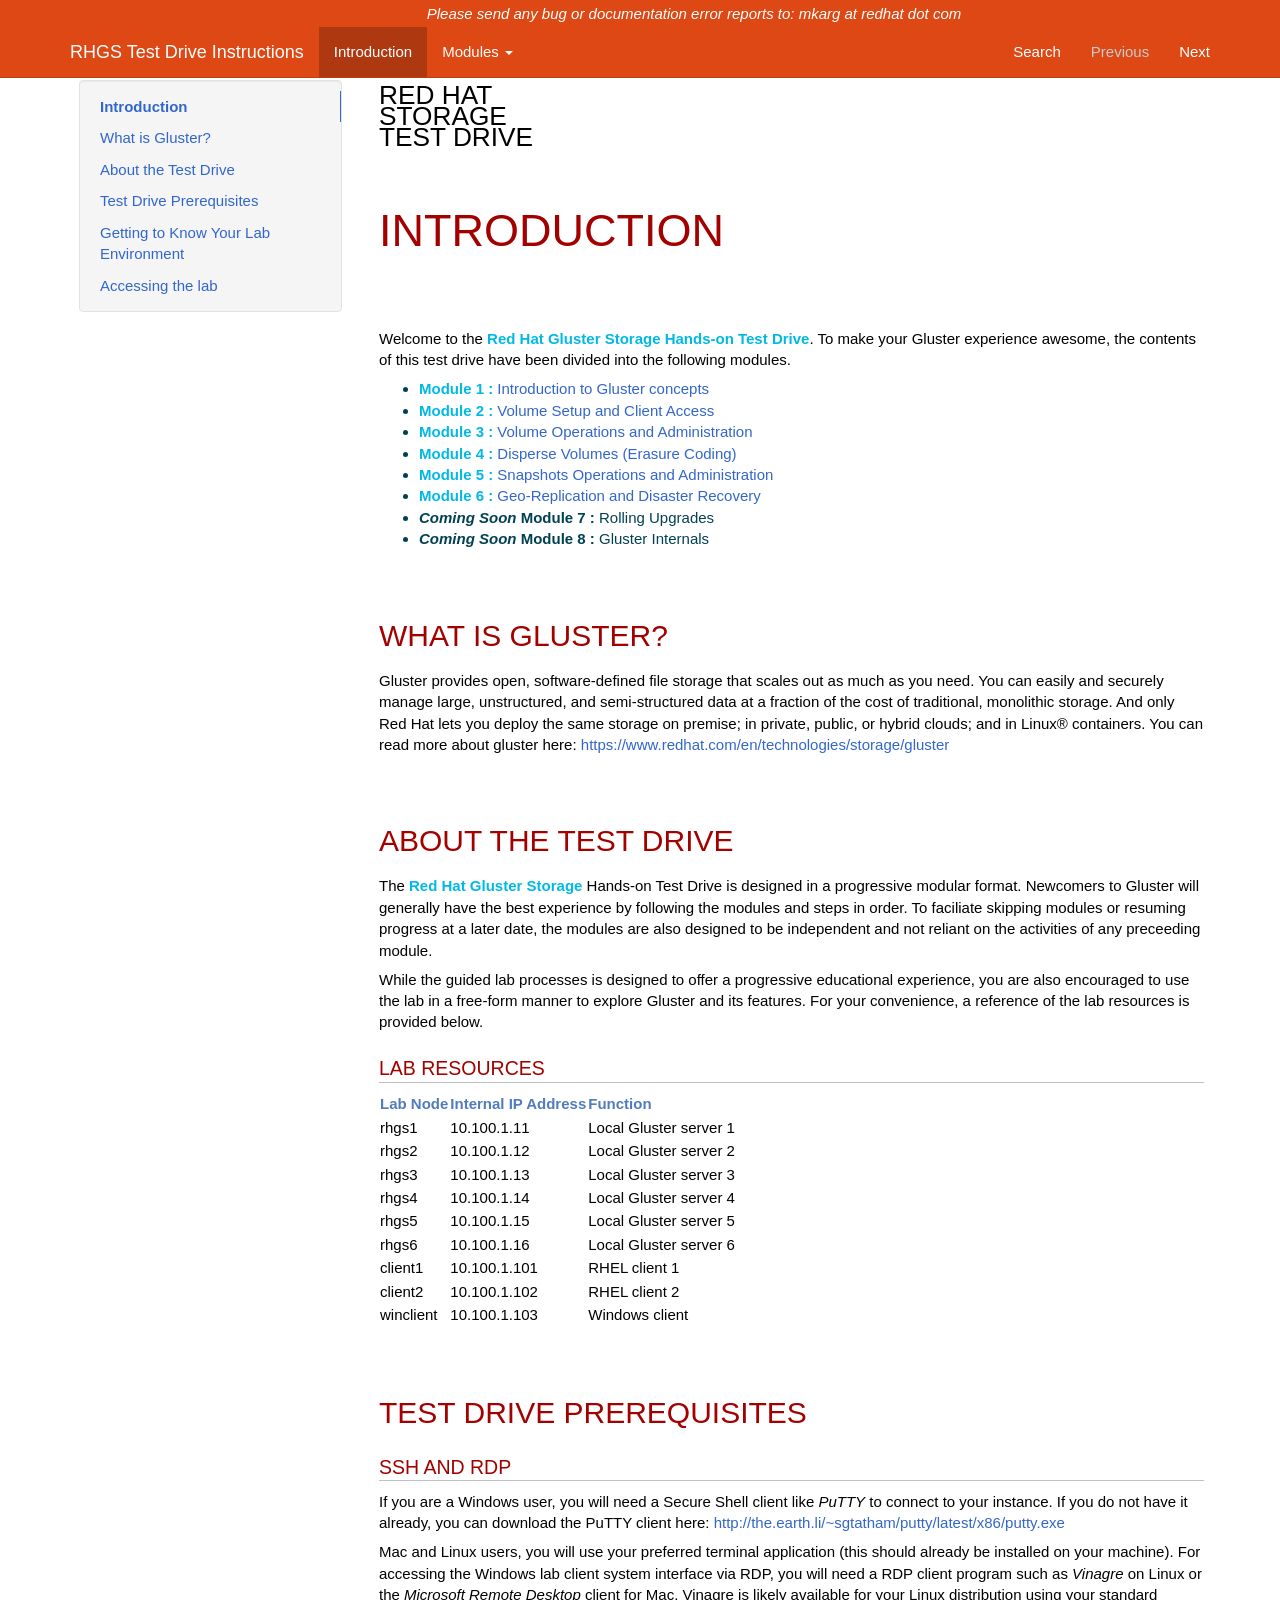
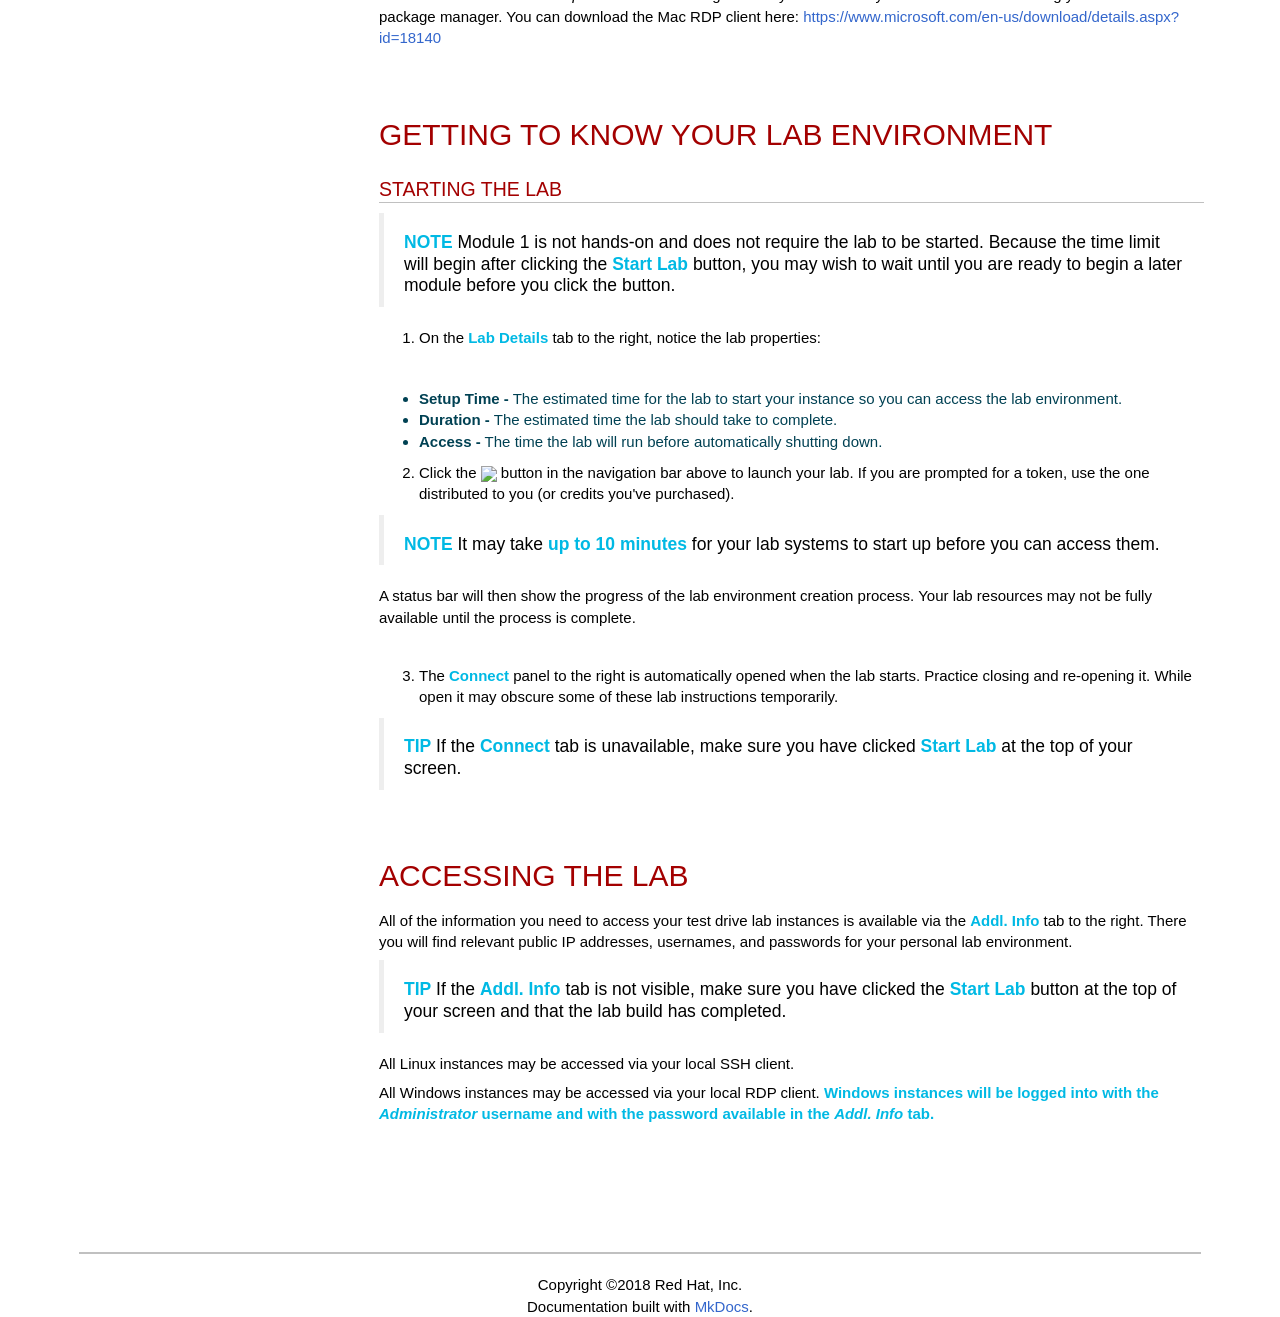
==== commit 85f61b64: "Deployed 5d6328c with MkDocs version: 0.16.3" ====
--- a/index.html
+++ b/index.html
@@ -157,7 +157,7 @@
 <li><a href="gluster-module-4/"><strong>Module 4 :</strong> Disperse Volumes (Erasure Coding)</a></li>
 <li><a href="gluster-module-5/"><strong>Module 5 :</strong> Snapshots Operations and Administration</a></li>
 <li><a href="gluster-module-6/"><strong>Module 6 :</strong> Geo-Replication and Disaster Recovery</a></li>
-<li><strong><em>Coming Soon</em></strong> <strong>Module 7 :</strong> Tiered Volumes (Cache Tiering)</li>
+<li><strong><em>Coming Soon</em></strong> <strong>Module 7 :</strong> Rolling Upgrades</li>
 <li><strong><em>Coming Soon</em></strong> <strong>Module 8 :</strong> Gluster Internals</li>
 </ul>
 <h2 id="what-is-gluster">What is Gluster?</h2>
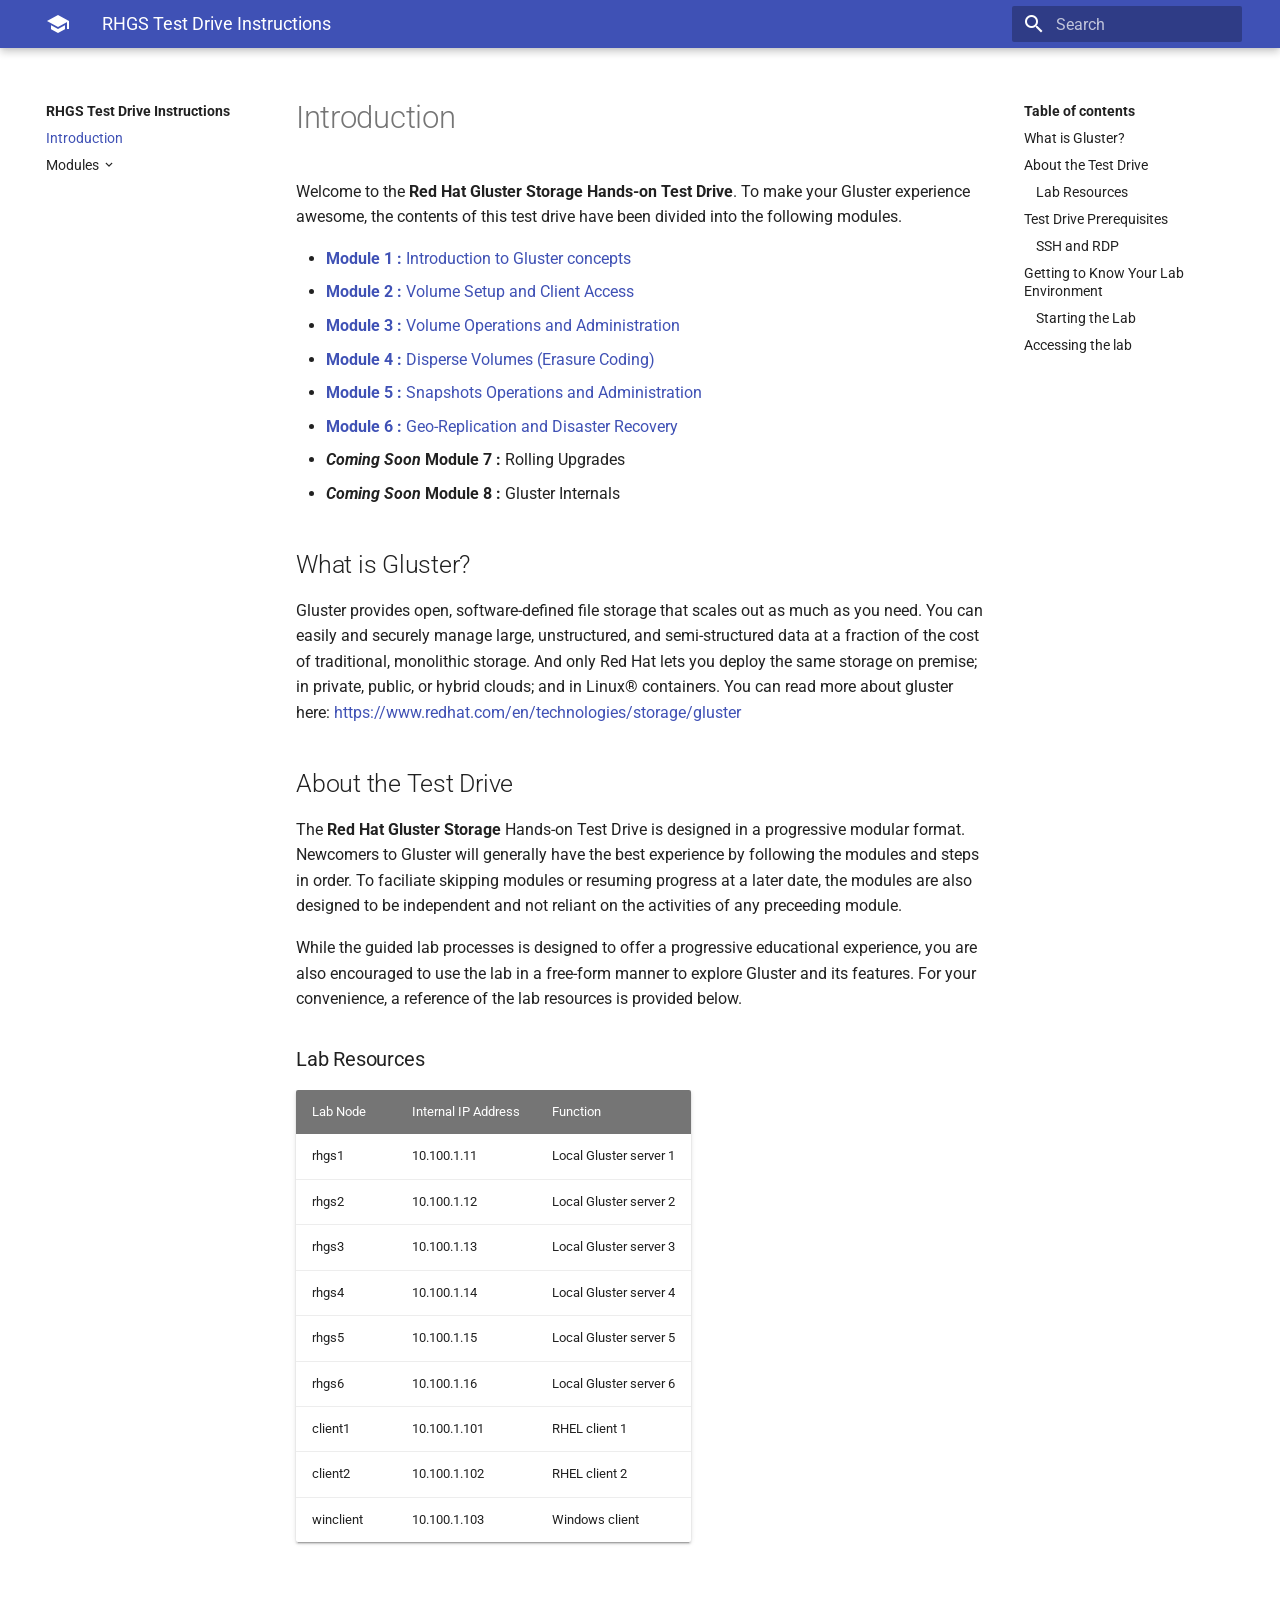
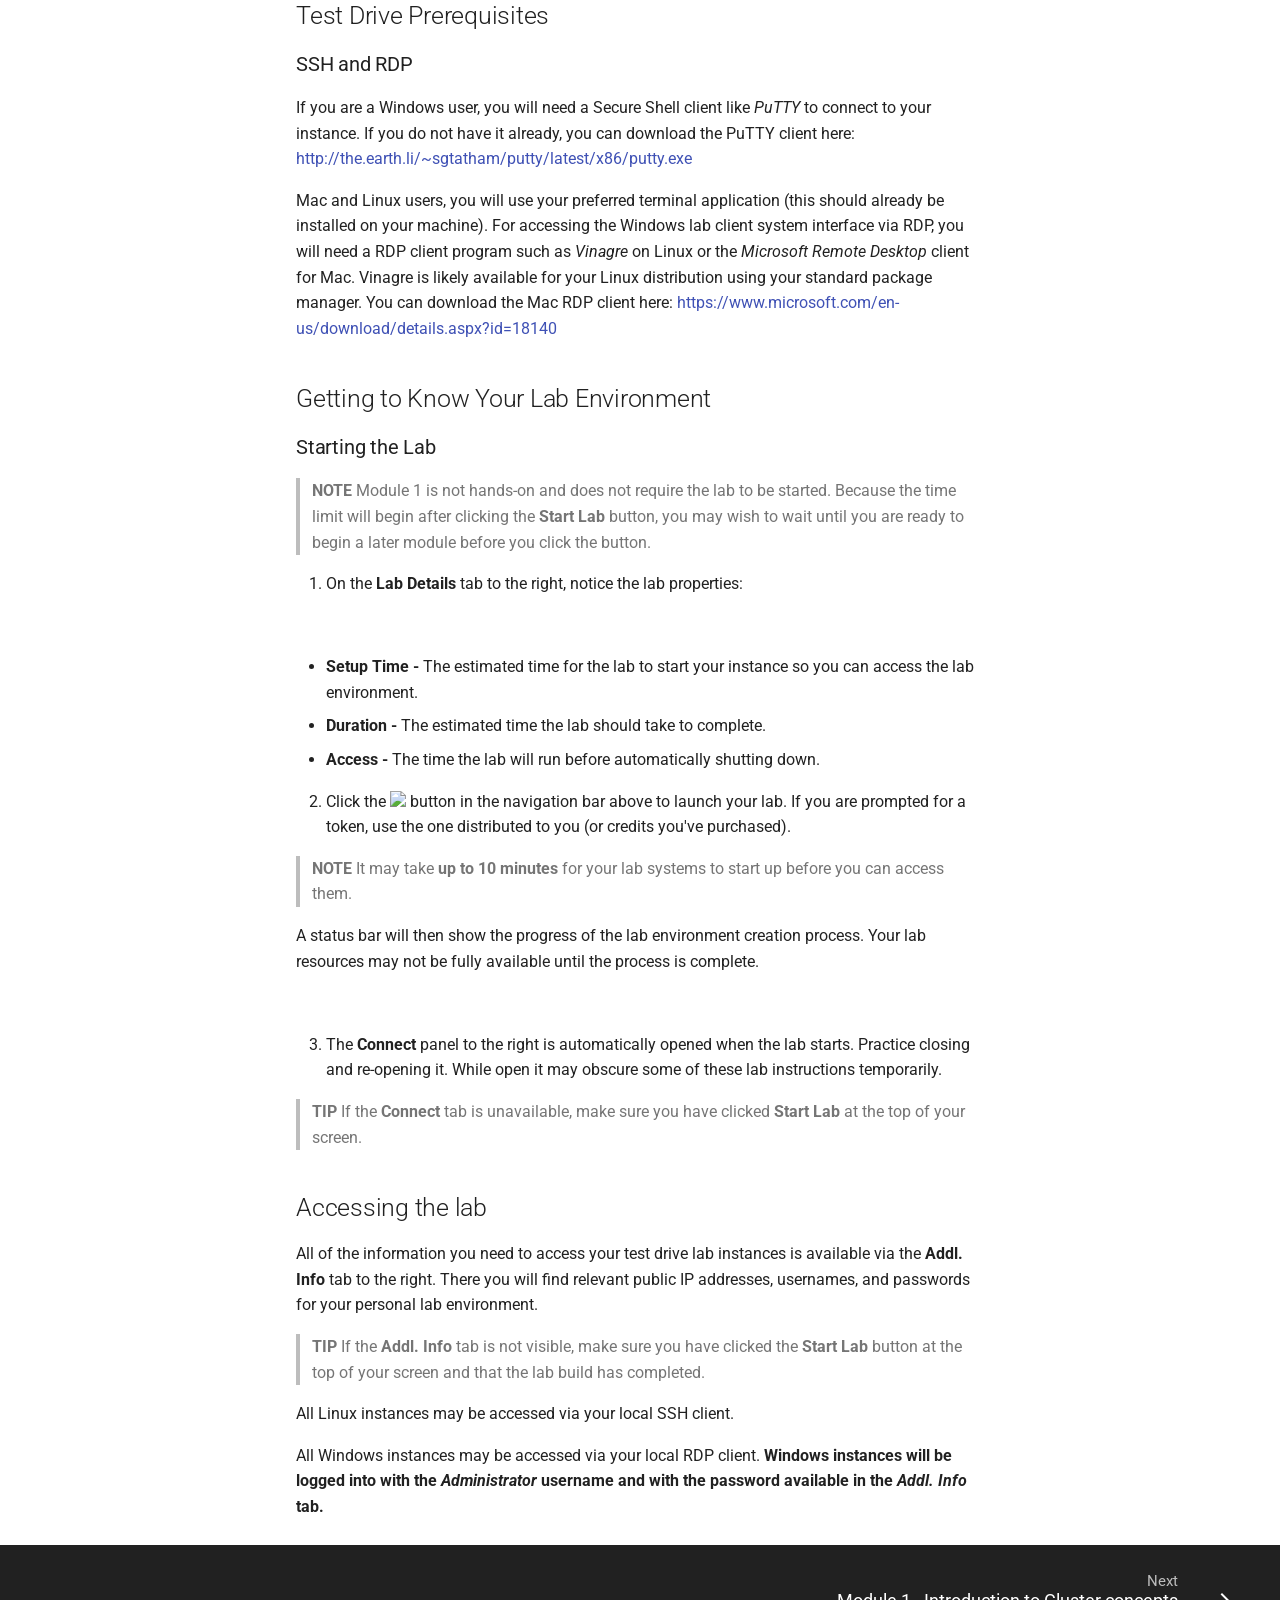
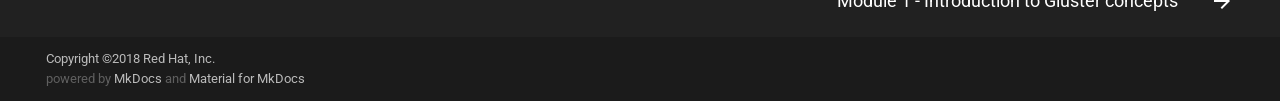
==== commit def71840: "Deployed dea10a2 with MkDocs version: 0.17.2" ====
--- a/index.html
+++ b/index.html
@@ -1,154 +1,490 @@
+
+
+
+
 <!DOCTYPE html>
-<html lang="en">
-    <head>
-        <meta charset="utf-8">
-        <meta http-equiv="X-UA-Compatible" content="IE=edge">
-        <meta name="viewport" content="width=device-width, initial-scale=1.0">
-        
-        
-        
-        <link rel="shortcut icon" href="images/favicon.ico">
-        
-
-	<title>RHGS Test Drive Instructions</title>
-
-        <link href="./css/bootstrap-custom.min.css" rel="stylesheet">
-        <link href="./css/font-awesome-4.0.3.css" rel="stylesheet">
-        <link rel="stylesheet" href="./css/highlight.css">
-        <link href="./css/base.css" rel="stylesheet">
-        <link href="./extra.css" rel="stylesheet">
-
-        <!-- HTML5 shim and Respond.js IE8 support of HTML5 elements and media queries -->
-        <!--[if lt IE 9]>
-            <script src="https://oss.maxcdn.com/libs/html5shiv/3.7.0/html5shiv.js"></script>
-            <script src="https://oss.maxcdn.com/libs/respond.js/1.3.0/respond.min.js"></script>
-        <![endif]-->
-
-        
-    </head>
-
-    <body>
-
-        <div class="navbar navbar-default navbar-fixed-top" role="navigation">
-    <div class="container">
-
-        <!-- Collapsed navigation -->
-        <div class="navbar-header">
-            <!-- Expander button -->
-            <button type="button" class="navbar-toggle" data-toggle="collapse" data-target=".navbar-collapse">
-                <span class="sr-only">Toggle navigation</span>
-                <span class="icon-bar"></span>
-                <span class="icon-bar"></span>
-                <span class="icon-bar"></span>
-            </button>
-
-            <!-- Main title -->
-            <a class="navbar-brand" href=".">RHGS Test Drive Instructions</a>
+<html lang="en" class="no-js">
+  <head>
+    
+      <meta charset="utf-8">
+      <meta name="viewport" content="width=device-width,initial-scale=1">
+      <meta http-equiv="x-ua-compatible" content="ie=edge">
+      
+      
+      
+      
+        <meta name="lang:clipboard.copy" content="Copy to clipboard">
+      
+        <meta name="lang:clipboard.copied" content="Copied to clipboard">
+      
+        <meta name="lang:search.language" content="en">
+      
+        <meta name="lang:search.pipeline.stopwords" content="True">
+      
+        <meta name="lang:search.pipeline.trimmer" content="True">
+      
+        <meta name="lang:search.result.none" content="No matching documents">
+      
+        <meta name="lang:search.result.one" content="1 matching document">
+      
+        <meta name="lang:search.result.other" content="# matching documents">
+      
+        <meta name="lang:search.tokenizer" content="[\s\-]+">
+      
+      <link rel="shortcut icon" href="./assets/images/favicon.png">
+      <meta name="generator" content="mkdocs-0.17.2, mkdocs-material-2.6.3">
+    
+    
+      
+        <title>RHGS Test Drive Instructions</title>
+      
+    
+    
+      <link rel="stylesheet" href="./assets/stylesheets/application.9b572555.css">
+      
+    
+    
+      <script src="./assets/javascripts/modernizr.1aa3b519.js"></script>
+    
+    
+      
+        <link rel="stylesheet" href="https://fonts.googleapis.com/css?family=Roboto:300,400,400i,700|Roboto+Mono">
+        <style>body,input{font-family:"Roboto","Helvetica Neue",Helvetica,Arial,sans-serif}code,kbd,pre{font-family:"Roboto Mono","Courier New",Courier,monospace}</style>
+      
+      <link rel="stylesheet" href="https://fonts.googleapis.com/icon?family=Material+Icons">
+    
+    
+    
+  </head>
+  
+    <body dir="ltr">
+  
+    <svg class="md-svg">
+      <defs>
+        
+        
+      </defs>
+    </svg>
+    <input class="md-toggle" data-md-toggle="drawer" type="checkbox" id="drawer">
+    <input class="md-toggle" data-md-toggle="search" type="checkbox" id="search">
+    <label class="md-overlay" data-md-component="overlay" for="drawer"></label>
+    
+      <a href="#introduction" tabindex="1" class="md-skip">
+        Skip to content
+      </a>
+    
+    
+      <header class="md-header" data-md-component="header">
+  <nav class="md-header-nav md-grid">
+    <div class="md-flex">
+      <div class="md-flex__cell md-flex__cell--shrink">
+        <a href="." title="RHGS Test Drive Instructions" class="md-header-nav__button md-logo">
+          
+            <i class="md-icon"></i>
+          
+        </a>
+      </div>
+      <div class="md-flex__cell md-flex__cell--shrink">
+        <label class="md-icon md-icon--menu md-header-nav__button" for="drawer"></label>
+      </div>
+      <div class="md-flex__cell md-flex__cell--stretch">
+        <div class="md-flex__ellipsis md-header-nav__title" data-md-component="title">
+          
+            
+              <span class="md-header-nav__topic">
+                RHGS Test Drive Instructions
+              </span>
+              <span class="md-header-nav__topic">
+                Introduction
+              </span>
+            
+          
         </div>
-
-        <!-- Expanded navigation -->
-        <div class="navbar-collapse collapse">
-            <!-- Main navigation -->
-            <ul class="nav navbar-nav">
+      </div>
+      <div class="md-flex__cell md-flex__cell--shrink">
+        
+          
+            <label class="md-icon md-icon--search md-header-nav__button" for="search"></label>
+            
+<div class="md-search" data-md-component="search" role="dialog">
+  <label class="md-search__overlay" for="search"></label>
+  <div class="md-search__inner" role="search">
+    <form class="md-search__form" name="search">
+      <input type="text" class="md-search__input" name="query" placeholder="Search" autocapitalize="off" autocorrect="off" autocomplete="off" spellcheck="false" data-md-component="query" data-md-state="active">
+      <label class="md-icon md-search__icon" for="search"></label>
+      <button type="reset" class="md-icon md-search__icon" data-md-component="reset" tabindex="-1">
+        &#xE5CD;
+      </button>
+    </form>
+    <div class="md-search__output">
+      <div class="md-search__scrollwrap" data-md-scrollfix>
+        <div class="md-search-result" data-md-component="result">
+          <div class="md-search-result__meta">
+            Type to start searching
+          </div>
+          <ol class="md-search-result__list"></ol>
+        </div>
+      </div>
+    </div>
+  </div>
+</div>
+          
+        
+      </div>
+      
+    </div>
+  </nav>
+</header>
+    
+    <div class="md-container">
+      
+        
+      
+      
+      <main class="md-main">
+        <div class="md-main__inner md-grid" data-md-component="container">
+          
+            
+              <div class="md-sidebar md-sidebar--primary" data-md-component="navigation">
+                <div class="md-sidebar__scrollwrap">
+                  <div class="md-sidebar__inner">
+                    <nav class="md-nav md-nav--primary" data-md-level="0">
+  <label class="md-nav__title md-nav__title--site" for="drawer">
+    <span class="md-nav__button md-logo">
+      
+        <i class="md-icon"></i>
+      
+    </span>
+    RHGS Test Drive Instructions
+  </label>
+  
+  <ul class="md-nav__list" data-md-scrollfix>
+    
+      
+      
+      
+
+  
+
+
+  <li class="md-nav__item md-nav__item--active">
+    
+    <input class="md-toggle md-nav__toggle" data-md-toggle="toc" type="checkbox" id="toc">
+    
+      
+    
+    
+      <label class="md-nav__link md-nav__link--active" for="toc">
+        Introduction
+      </label>
+    
+    <a href="." title="Introduction" class="md-nav__link md-nav__link--active">
+      Introduction
+    </a>
+    
+      
+<nav class="md-nav md-nav--secondary">
+  
+  
+    
+  
+  
+    <label class="md-nav__title" for="toc">Table of contents</label>
+    <ul class="md-nav__list" data-md-scrollfix>
+      
+        <li class="md-nav__item">
+  <a href="#what-is-gluster" title="What is Gluster?" class="md-nav__link">
+    What is Gluster?
+  </a>
+  
+</li>
+      
+        <li class="md-nav__item">
+  <a href="#about-the-test-drive" title="About the Test Drive" class="md-nav__link">
+    About the Test Drive
+  </a>
+  
+    <nav class="md-nav">
+      <ul class="md-nav__list">
+        
+          <li class="md-nav__item">
+  <a href="#lab-resources" title="Lab Resources" class="md-nav__link">
+    Lab Resources
+  </a>
+  
+</li>
+        
+      </ul>
+    </nav>
+  
+</li>
+      
+        <li class="md-nav__item">
+  <a href="#test-drive-prerequisites" title="Test Drive Prerequisites" class="md-nav__link">
+    Test Drive Prerequisites
+  </a>
+  
+    <nav class="md-nav">
+      <ul class="md-nav__list">
+        
+          <li class="md-nav__item">
+  <a href="#ssh-and-rdp" title="SSH and RDP" class="md-nav__link">
+    SSH and RDP
+  </a>
+  
+</li>
+        
+      </ul>
+    </nav>
+  
+</li>
+      
+        <li class="md-nav__item">
+  <a href="#getting-to-know-your-lab-environment" title="Getting to Know Your Lab Environment" class="md-nav__link">
+    Getting to Know Your Lab Environment
+  </a>
+  
+    <nav class="md-nav">
+      <ul class="md-nav__list">
+        
+          <li class="md-nav__item">
+  <a href="#starting-the-lab" title="Starting the Lab" class="md-nav__link">
+    Starting the Lab
+  </a>
+  
+</li>
+        
+      </ul>
+    </nav>
+  
+</li>
+      
+        <li class="md-nav__item">
+  <a href="#accessing-the-lab" title="Accessing the lab" class="md-nav__link">
+    Accessing the lab
+  </a>
+  
+</li>
+      
+      
+      
+      
+      
+    </ul>
+  
+</nav>
+    
+  </li>
+
+    
+      
+      
+      
+
+
+  <li class="md-nav__item md-nav__item--nested">
+    
+      <input class="md-toggle md-nav__toggle" data-md-toggle="nav-2" type="checkbox" id="nav-2">
+    
+    <label class="md-nav__link" for="nav-2">
+      Modules
+    </label>
+    <nav class="md-nav" data-md-component="collapsible" data-md-level="1">
+      <label class="md-nav__title" for="nav-2">
+        Modules
+      </label>
+      <ul class="md-nav__list" data-md-scrollfix>
+        
+        
+          
+          
+          
+
+
+  <li class="md-nav__item">
+    <a href="gluster-module-1/" title="Module 1 - Introduction to Gluster concepts" class="md-nav__link">
+      Module 1 - Introduction to Gluster concepts
+    </a>
+  </li>
+
+        
+          
+          
+          
+
+
+  <li class="md-nav__item">
+    <a href="gluster-module-2/" title="Module 2 - Volume Setup and Client Access" class="md-nav__link">
+      Module 2 - Volume Setup and Client Access
+    </a>
+  </li>
+
+        
+          
+          
+          
+
+
+  <li class="md-nav__item">
+    <a href="gluster-module-3/" title="Module 3 - Volume Operations and Administration" class="md-nav__link">
+      Module 3 - Volume Operations and Administration
+    </a>
+  </li>
+
+        
+          
+          
+          
+
+
+  <li class="md-nav__item">
+    <a href="gluster-module-4/" title="Module 4 - Disperse Volumes (Erasure Coding)" class="md-nav__link">
+      Module 4 - Disperse Volumes (Erasure Coding)
+    </a>
+  </li>
+
+        
+          
+          
+          
+
+
+  <li class="md-nav__item">
+    <a href="gluster-module-5/" title="Module 5 - Snapshot Operations and Administration" class="md-nav__link">
+      Module 5 - Snapshot Operations and Administration
+    </a>
+  </li>
+
+        
+          
+          
+          
+
+
+  <li class="md-nav__item">
+    <a href="gluster-module-6/" title="Module 6 - Geo-Replication and Disaster Recovery" class="md-nav__link">
+      Module 6 - Geo-Replication and Disaster Recovery
+    </a>
+  </li>
+
+        
+      </ul>
+    </nav>
+  </li>
+
+    
+  </ul>
+</nav>
+                  </div>
+                </div>
+              </div>
             
             
-                <li class="active">
-                    <a href=".">Introduction</a>
-                </li>
+              <div class="md-sidebar md-sidebar--secondary" data-md-component="toc">
+                <div class="md-sidebar__scrollwrap">
+                  <div class="md-sidebar__inner">
+                    
+<nav class="md-nav md-nav--secondary">
+  
+  
+    
+  
+  
+    <label class="md-nav__title" for="toc">Table of contents</label>
+    <ul class="md-nav__list" data-md-scrollfix>
+      
+        <li class="md-nav__item">
+  <a href="#what-is-gluster" title="What is Gluster?" class="md-nav__link">
+    What is Gluster?
+  </a>
+  
+</li>
+      
+        <li class="md-nav__item">
+  <a href="#about-the-test-drive" title="About the Test Drive" class="md-nav__link">
+    About the Test Drive
+  </a>
+  
+    <nav class="md-nav">
+      <ul class="md-nav__list">
+        
+          <li class="md-nav__item">
+  <a href="#lab-resources" title="Lab Resources" class="md-nav__link">
+    Lab Resources
+  </a>
+  
+</li>
+        
+      </ul>
+    </nav>
+  
+</li>
+      
+        <li class="md-nav__item">
+  <a href="#test-drive-prerequisites" title="Test Drive Prerequisites" class="md-nav__link">
+    Test Drive Prerequisites
+  </a>
+  
+    <nav class="md-nav">
+      <ul class="md-nav__list">
+        
+          <li class="md-nav__item">
+  <a href="#ssh-and-rdp" title="SSH and RDP" class="md-nav__link">
+    SSH and RDP
+  </a>
+  
+</li>
+        
+      </ul>
+    </nav>
+  
+</li>
+      
+        <li class="md-nav__item">
+  <a href="#getting-to-know-your-lab-environment" title="Getting to Know Your Lab Environment" class="md-nav__link">
+    Getting to Know Your Lab Environment
+  </a>
+  
+    <nav class="md-nav">
+      <ul class="md-nav__list">
+        
+          <li class="md-nav__item">
+  <a href="#starting-the-lab" title="Starting the Lab" class="md-nav__link">
+    Starting the Lab
+  </a>
+  
+</li>
+        
+      </ul>
+    </nav>
+  
+</li>
+      
+        <li class="md-nav__item">
+  <a href="#accessing-the-lab" title="Accessing the lab" class="md-nav__link">
+    Accessing the lab
+  </a>
+  
+</li>
+      
+      
+      
+      
+      
+    </ul>
+  
+</nav>
+                  </div>
+                </div>
+              </div>
             
-            
-            
-                <li class="dropdown">
-                    <a href="#" class="dropdown-toggle" data-toggle="dropdown">Modules <b class="caret"></b></a>
-                    <ul class="dropdown-menu">
-                    
-                        
-<li >
-    <a href="gluster-module-1/">Module 1 - Introduction to Gluster concepts</a>
-</li>
-
-                    
-                        
-<li >
-    <a href="gluster-module-2/">Module 2 - Volume Setup and Client Access</a>
-</li>
-
-                    
-                        
-<li >
-    <a href="gluster-module-3/">Module 3 - Volume Operations and Administration</a>
-</li>
-
-                    
-                        
-<li >
-    <a href="gluster-module-4/">Module 4 - Disperse Volumes (Erasure Coding)</a>
-</li>
-
-                    
-                        
-<li >
-    <a href="gluster-module-5/">Module 5 - Snapshot Operations and Administration</a>
-</li>
-
-                    
-                        
-<li >
-    <a href="gluster-module-6/">Module 6 - Geo-Replication and Disaster Recovery</a>
-</li>
-
-                    
-                    </ul>
-                </li>
-            
-            
-            </ul>
-
-            <!-- Search, Navigation and Repo links -->
-            <ul class="nav navbar-nav navbar-right">
-                <li>
-                    <a href="#" data-toggle="modal" data-target="#mkdocs_search_modal">
-                        <i class="fa fa-search"></i> Search
-                    </a>
-                </li>
-                <li class="disabled">
-                    <a rel="next" >
-                        <i class="fa fa-arrow-left"></i> Previous
-                    </a>
-                </li>
-                <li >
-                    <a rel="prev" href="gluster-module-1/">
-                        Next <i class="fa fa-arrow-right"></i>
-                    </a>
-                </li>
+          
+          <div class="md-content">
+            <article class="md-content__inner md-typeset">
+              
                 
-            </ul>
-        </div>
-    </div>
-</div>
-
-        <div class="container">
-            <div class="col-md-3"><div class="bs-sidebar hidden-print affix well" role="complementary">
-    <ul class="nav bs-sidenav">
-    
-        <li class="main active"><a href="#introduction">Introduction</a></li>
-        
-            <li><a href="#what-is-gluster">What is Gluster?</a></li>
-        
-            <li><a href="#about-the-test-drive">About the Test Drive</a></li>
-        
-            <li><a href="#test-drive-prerequisites">Test Drive Prerequisites</a></li>
-        
-            <li><a href="#getting-to-know-your-lab-environment">Getting to Know Your Lab Environment</a></li>
-        
-            <li><a href="#accessing-the-lab">Accessing the lab</a></li>
-        
-    
-    </ul>
-</div></div>
-            <div class="col-md-9" role="main">
-
-<h1 id="introduction">Introduction</h1>
+                
+                <h1 id="introduction">Introduction</h1>
 <p>Welcome to the <strong>Red Hat Gluster Storage Hands-on Test Drive</strong>. To make your Gluster experience awesome, the contents of this test drive have been divided into the following modules.</p>
 <ul>
 <li><a href="gluster-module-1/"><strong>Module 1 :</strong> Introduction to Gluster concepts</a></li>
@@ -258,47 +594,73 @@
 <p><strong>TIP</strong> If the <strong>Addl. Info</strong> tab is not visible, make sure you have clicked the <strong>Start Lab</strong> button at the top of your screen and that the lab build has completed.</p>
 </blockquote>
 <p>All Linux instances may be accessed via your local SSH client.</p>
-<p>All Windows instances may be accessed via your local RDP client. <strong>Windows instances will be logged into with the</strong> <strong><em>Administrator</em></strong> <strong>username and with the password available in the</strong> <strong><em>Addl. Info</em></strong> <strong>tab.</strong></p></div>
+<p>All Windows instances may be accessed via your local RDP client. <strong>Windows instances will be logged into with the</strong> <strong><em>Administrator</em></strong> <strong>username and with the password available in the</strong> <strong><em>Addl. Info</em></strong> <strong>tab.</strong></p>
+                
+                  
+                
+              
+              
+                
+              
+            </article>
+          </div>
         </div>
-
-        <footer class="col-md-12">
-            <hr>
-            
-                <center>Copyright ©2018 Red Hat, Inc.</center>
-            
-            <center>Documentation built with <a href="http://www.mkdocs.org/">MkDocs</a>.</center>
-        </footer>
-
-        <script src="./js/jquery-1.10.2.min.js"></script>
-        <script src="./js/bootstrap-3.0.3.min.js"></script>
-        <script src="./js/highlight.pack.js"></script>
-        <script>var base_url = '.';</script>
-        <script data-main="./mkdocs/js/search.js" src="./mkdocs/js/require.js"></script>
-        <script src="./js/base.js"></script>
-
-        <div class="modal" id="mkdocs_search_modal" tabindex="-1" role="dialog" aria-labelledby="Search Modal" aria-hidden="true">
-            <div class="modal-dialog">
-                <div class="modal-content">
-                    <div class="modal-header">
-                        <button type="button" class="close" data-dismiss="modal"><span aria-hidden="true">&times;</span><span class="sr-only">Close</span></button>
-                        <h4 class="modal-title" id="exampleModalLabel">Search</h4>
-                    </div>
-                    <div class="modal-body">
-                        <p>
-                            From here you can search these documents. Enter
-                            your search terms below.
-                        </p>
-                        <form role="form">
-                            <div class="form-group">
-                                <input type="text" class="form-control" placeholder="Search..." id="mkdocs-search-query">
-                            </div>
-                        </form>
-                        <div id="mkdocs-search-results"></div>
-                    </div>
-                    <div class="modal-footer">
-                    </div>
-                </div>
+      </main>
+      
+        
+<footer class="md-footer">
+  
+    <div class="md-footer-nav">
+      <nav class="md-footer-nav__inner md-grid">
+        
+        
+          <a href="gluster-module-1/" title="Module 1 - Introduction to Gluster concepts" class="md-flex md-footer-nav__link md-footer-nav__link--next" rel="next">
+            <div class="md-flex__cell md-flex__cell--stretch md-footer-nav__title">
+              <span class="md-flex__ellipsis">
+                <span class="md-footer-nav__direction">
+                  Next
+                </span>
+                Module 1 - Introduction to Gluster concepts
+              </span>
             </div>
-        </div>
-    </body>
+            <div class="md-flex__cell md-flex__cell--shrink">
+              <i class="md-icon md-icon--arrow-forward md-footer-nav__button"></i>
+            </div>
+          </a>
+        
+      </nav>
+    </div>
+  
+  <div class="md-footer-meta md-typeset">
+    <div class="md-footer-meta__inner md-grid">
+      <div class="md-footer-copyright">
+        
+          <div class="md-footer-copyright__highlight">
+            Copyright ©2018 Red Hat, Inc.
+          </div>
+        
+        powered by
+        <a href="http://www.mkdocs.org">MkDocs</a>
+        and
+        <a href="https://squidfunk.github.io/mkdocs-material/">
+          Material for MkDocs</a>
+      </div>
+      
+        
+      
+    </div>
+  </div>
+</footer>
+      
+    </div>
+    
+      <script src="./assets/javascripts/application.abd7b172.js"></script>
+      
+      <script>app.initialize({version:"0.17.2",url:{base:"."}})</script>
+      
+    
+    
+      
+    
+  </body>
 </html>
--- a/assets/stylesheets/application.9b572555.css
+++ b/assets/stylesheets/application.9b572555.css
@@ -0,0 +1,2 @@
+html{box-sizing:border-box}*,:after,:before{box-sizing:inherit}html{-webkit-text-size-adjust:none;-moz-text-size-adjust:none;-ms-text-size-adjust:none;text-size-adjust:none}body{margin:0}hr{overflow:visible;box-sizing:content-box}a{-webkit-text-decoration-skip:objects}a,button,input,label{-webkit-tap-highlight-color:transparent}a{color:inherit;text-decoration:none}small,sub,sup{font-size:80%}sub,sup{position:relative;line-height:0;vertical-align:baseline}sub{bottom:-.25em}sup{top:-.5em}img{border-style:none}table{border-collapse:separate;border-spacing:0}td,th{font-weight:400;vertical-align:top}button{padding:0;border:0;outline-style:none;background:transparent;font-size:inherit}input{border:0;outline:0}.md-clipboard:before,.md-icon,.md-nav__button,.md-nav__link:after,.md-nav__title:before,.md-search-result__article--document:before,.md-source-file:before,.md-typeset .admonition>.admonition-title:before,.md-typeset .admonition>summary:before,.md-typeset .critic.comment:before,.md-typeset .footnote-backref,.md-typeset .task-list-control .task-list-indicator:before,.md-typeset details>.admonition-title:before,.md-typeset details>summary:before,.md-typeset summary:after{font-family:Material Icons;font-style:normal;font-variant:normal;font-weight:400;line-height:1;text-transform:none;white-space:nowrap;speak:none;word-wrap:normal;direction:ltr}.md-content__icon,.md-footer-nav__button,.md-header-nav__button,.md-nav__button,.md-nav__title:before,.md-search-result__article--document:before{display:inline-block;margin:.4rem;padding:.8rem;font-size:2.4rem;cursor:pointer}.md-icon--arrow-back:before{content:"\E5C4"}.md-icon--arrow-forward:before{content:"\E5C8"}.md-icon--menu:before{content:"\E5D2"}.md-icon--search:before{content:"\E8B6"}[dir=rtl] .md-icon--arrow-back:before{content:"\E5C8"}[dir=rtl] .md-icon--arrow-forward:before{content:"\E5C4"}body{-webkit-font-smoothing:antialiased;-moz-osx-font-smoothing:grayscale}body,input{color:rgba(0,0,0,.87);-webkit-font-feature-settings:"kern","liga";font-feature-settings:"kern","liga";font-family:Helvetica Neue,Helvetica,Arial,sans-serif}code,kbd,pre{color:rgba(0,0,0,.87);-webkit-font-feature-settings:"kern";font-feature-settings:"kern";font-family:Courier New,Courier,monospace}.md-typeset{font-size:1.6rem;line-height:1.6;-webkit-print-color-adjust:exact}.md-typeset blockquote,.md-typeset ol,.md-typeset p,.md-typeset ul{margin:1em 0}.md-typeset h1{margin:0 0 4rem;color:rgba(0,0,0,.54);font-size:3.125rem;line-height:1.3}.md-typeset h1,.md-typeset h2{font-weight:300;letter-spacing:-.01em}.md-typeset h2{margin:4rem 0 1.6rem;font-size:2.5rem;line-height:1.4}.md-typeset h3{margin:3.2rem 0 1.6rem;font-size:2rem;font-weight:400;letter-spacing:-.01em;line-height:1.5}.md-typeset h2+h3{margin-top:1.6rem}.md-typeset h4{font-size:1.6rem}.md-typeset h4,.md-typeset h5,.md-typeset h6{margin:1.6rem 0;font-weight:700;letter-spacing:-.01em}.md-typeset h5,.md-typeset h6{color:rgba(0,0,0,.54);font-size:1.28rem}.md-typeset h5{text-transform:uppercase}.md-typeset hr{margin:1.5em 0;border-bottom:.1rem dotted rgba(0,0,0,.26)}.md-typeset a{color:#3f51b5;word-break:break-word}.md-typeset a,.md-typeset a:before{transition:color .125s}.md-typeset a:active,.md-typeset a:hover{color:#536dfe}.md-typeset code,.md-typeset pre{background-color:hsla(0,0%,93%,.5);color:#37474f;font-size:85%;direction:ltr}.md-typeset code{margin:0 .29412em;padding:.07353em 0;border-radius:.2rem;box-shadow:.29412em 0 0 hsla(0,0%,93%,.5),-.29412em 0 0 hsla(0,0%,93%,.5);word-break:break-word;-webkit-box-decoration-break:clone;box-decoration-break:clone}.md-typeset h1 code,.md-typeset h2 code,.md-typeset h3 code,.md-typeset h4 code,.md-typeset h5 code,.md-typeset h6 code{margin:0;background-color:transparent;box-shadow:none}.md-typeset a>code{margin:inherit;padding:inherit;border-radius:none;background-color:inherit;color:inherit;box-shadow:none}.md-typeset pre{position:relative;margin:1em 0;border-radius:.2rem;line-height:1.4;-webkit-overflow-scrolling:touch}.md-typeset pre>code{display:block;margin:0;padding:1.05rem 1.2rem;background-color:transparent;font-size:inherit;box-shadow:none;-webkit-box-decoration-break:none;box-decoration-break:none;overflow:auto}.md-typeset pre>code::-webkit-scrollbar{width:.4rem;height:.4rem}.md-typeset pre>code::-webkit-scrollbar-thumb{background-color:rgba(0,0,0,.26)}.md-typeset pre>code::-webkit-scrollbar-thumb:hover{background-color:#536dfe}.md-typeset kbd{padding:0 .29412em;border:.1rem solid #c9c9c9;border-radius:.3rem;border-bottom-color:#bcbcbc;background-color:#fcfcfc;color:#555;font-size:85%;box-shadow:0 .1rem 0 #b0b0b0;word-break:break-word}.md-typeset mark{margin:0 .25em;padding:.0625em 0;border-radius:.2rem;background-color:rgba(255,235,59,.5);box-shadow:.25em 0 0 rgba(255,235,59,.5),-.25em 0 0 rgba(255,235,59,.5);word-break:break-word;-webkit-box-decoration-break:clone;box-decoration-break:clone}.md-typeset abbr{border-bottom:.1rem dotted rgba(0,0,0,.54);text-decoration:none;cursor:help}.md-typeset small{opacity:.75}.md-typeset sub,.md-typeset sup{margin-left:.07812em}[dir=rtl] .md-typeset sub,[dir=rtl] .md-typeset sup{margin-right:.07812em;margin-left:0}.md-typeset blockquote{padding-left:1.2rem;border-left:.4rem solid rgba(0,0,0,.26);color:rgba(0,0,0,.54)}[dir=rtl] .md-typeset blockquote{padding-right:1.2rem;padding-left:0;border-right:.4rem solid rgba(0,0,0,.26);border-left:initial}.md-typeset ul{list-style-type:disc}.md-typeset ol,.md-typeset ul{margin-left:.625em;padding:0}[dir=rtl] .md-typeset ol,[dir=rtl] .md-typeset ul{margin-right:.625em;margin-left:0}.md-typeset ol ol,.md-typeset ul ol{list-style-type:lower-alpha}.md-typeset ol ol ol,.md-typeset ul ol ol{list-style-type:lower-roman}.md-typeset ol li,.md-typeset ul li{margin-bottom:.5em;margin-left:1.25em}[dir=rtl] .md-typeset ol li,[dir=rtl] .md-typeset ul li{margin-right:1.25em;margin-left:0}.md-typeset ol li blockquote,.md-typeset ol li p,.md-typeset ul li blockquote,.md-typeset ul li p{margin:.5em 0}.md-typeset ol li:last-child,.md-typeset ul li:last-child{margin-bottom:0}.md-typeset ol li ol,.md-typeset ol li ul,.md-typeset ul li ol,.md-typeset ul li ul{margin:.5em 0 .5em .625em}[dir=rtl] .md-typeset ol li ol,[dir=rtl] .md-typeset ol li ul,[dir=rtl] .md-typeset ul li ol,[dir=rtl] .md-typeset ul li ul{margin-right:.625em;margin-left:0}.md-typeset dd{margin:1em 0 1em 1.875em}[dir=rtl] .md-typeset dd{margin-right:1.875em;margin-left:0}.md-typeset iframe,.md-typeset img,.md-typeset svg{max-width:100%}.md-typeset table:not([class]){box-shadow:0 2px 2px 0 rgba(0,0,0,.14),0 1px 5px 0 rgba(0,0,0,.12),0 3px 1px -2px rgba(0,0,0,.2);display:inline-block;max-width:100%;border-radius:.2rem;font-size:1.28rem;overflow:auto;-webkit-overflow-scrolling:touch}.md-typeset table:not([class])+*{margin-top:1.5em}.md-typeset table:not([class]) td:not([align]),.md-typeset table:not([class]) th:not([align]){text-align:left}[dir=rtl] .md-typeset table:not([class]) td:not([align]),[dir=rtl] .md-typeset table:not([class]) th:not([align]){text-align:right}.md-typeset table:not([class]) th{min-width:10rem;padding:1.2rem 1.6rem;background-color:rgba(0,0,0,.54);color:#fff;vertical-align:top}.md-typeset table:not([class]) td{padding:1.2rem 1.6rem;border-top:.1rem solid rgba(0,0,0,.07);vertical-align:top}.md-typeset table:not([class]) tr:first-child td{border-top:0}.md-typeset table:not([class]) a{word-break:normal}.md-typeset__scrollwrap{margin:1em -1.6rem;overflow-x:auto;-webkit-overflow-scrolling:touch}.md-typeset .md-typeset__table{display:inline-block;margin-bottom:.5em;padding:0 1.6rem}.md-typeset .md-typeset__table table{display:table;width:100%;margin:0;overflow:hidden}html{font-size:62.5%;overflow-x:hidden}body,html{height:100%}body{position:relative}hr{display:block;height:.1rem;padding:0;border:0}.md-svg{display:none}.md-grid{max-width:122rem;margin-right:auto;margin-left:auto}.md-container,.md-main{overflow:auto}.md-container{display:table;width:100%;height:100%;padding-top:4.8rem;table-layout:fixed}.md-main{display:table-row;height:100%}.md-main__inner{height:100%;padding-top:3rem;padding-bottom:.1rem}.md-toggle{display:none}.md-overlay{position:fixed;top:0;width:0;height:0;transition:width 0s .25s,height 0s .25s,opacity .25s;background-color:rgba(0,0,0,.54);opacity:0;z-index:3}.md-flex{display:table}.md-flex__cell{display:table-cell;position:relative;vertical-align:top}.md-flex__cell--shrink{width:0}.md-flex__cell--stretch{display:table;width:100%;table-layout:fixed}.md-flex__ellipsis{display:table-cell;text-overflow:ellipsis;white-space:nowrap;overflow:hidden}.md-skip{position:fixed;width:.1rem;height:.1rem;margin:1rem;padding:.6rem 1rem;clip:rect(.1rem);-webkit-transform:translateY(.8rem);transform:translateY(.8rem);border-radius:.2rem;background-color:rgba(0,0,0,.87);color:#fff;font-size:1.28rem;opacity:0;overflow:hidden}.md-skip:focus{width:auto;height:auto;clip:auto;-webkit-transform:translateX(0);transform:translateX(0);transition:opacity .175s 75ms,-webkit-transform .25s cubic-bezier(.4,0,.2,1);transition:transform .25s cubic-bezier(.4,0,.2,1),opacity .175s 75ms;transition:transform .25s cubic-bezier(.4,0,.2,1),opacity .175s 75ms,-webkit-transform .25s cubic-bezier(.4,0,.2,1);opacity:1;z-index:10}@page{margin:25mm}.md-clipboard{position:absolute;top:.6rem;right:.6rem;width:2.8rem;height:2.8rem;border-radius:.2rem;font-size:1.6rem;cursor:pointer;z-index:1;-webkit-backface-visibility:hidden;backface-visibility:hidden}.md-clipboard:before{transition:color .25s,opacity .25s;color:rgba(0,0,0,.07);content:"\E14D"}.codehilite:hover .md-clipboard:before,.md-typeset .highlight:hover .md-clipboard:before,pre:hover .md-clipboard:before{color:rgba(0,0,0,.54)}.md-clipboard:focus:before,.md-clipboard:hover:before{color:#536dfe}.md-clipboard__message{display:block;position:absolute;top:0;right:3.4rem;padding:.6rem 1rem;-webkit-transform:translateX(.8rem);transform:translateX(.8rem);transition:opacity .175s,-webkit-transform .25s cubic-bezier(.9,.1,.9,0);transition:transform .25s cubic-bezier(.9,.1,.9,0),opacity .175s;transition:transform .25s cubic-bezier(.9,.1,.9,0),opacity .175s,-webkit-transform .25s cubic-bezier(.9,.1,.9,0);border-radius:.2rem;background-color:rgba(0,0,0,.54);color:#fff;font-size:1.28rem;white-space:nowrap;opacity:0;pointer-events:none}.md-clipboard__message--active{-webkit-transform:translateX(0);transform:translateX(0);transition:opacity .175s 75ms,-webkit-transform .25s cubic-bezier(.4,0,.2,1);transition:transform .25s cubic-bezier(.4,0,.2,1),opacity .175s 75ms;transition:transform .25s cubic-bezier(.4,0,.2,1),opacity .175s 75ms,-webkit-transform .25s cubic-bezier(.4,0,.2,1);opacity:1;pointer-events:auto}.md-clipboard__message:before{content:attr(aria-label)}.md-clipboard__message:after{display:block;position:absolute;top:50%;right:-.4rem;width:0;margin-top:-.4rem;border-width:.4rem 0 .4rem .4rem;border-style:solid;border-color:transparent rgba(0,0,0,.54);content:""}.md-content__inner{margin:0 1.6rem 2.4rem;padding-top:1.2rem}.md-content__inner:before{display:block;height:.8rem;content:""}.md-content__inner>:last-child{margin-bottom:0}.md-content__icon{position:relative;margin:.8rem 0;padding:0;float:right}.md-typeset .md-content__icon{color:rgba(0,0,0,.26)}.md-header{position:fixed;top:0;right:0;left:0;height:4.8rem;transition:background-color .25s,color .25s;background-color:#3f51b5;color:#fff;box-shadow:none;z-index:2;-webkit-backface-visibility:hidden;backface-visibility:hidden}.no-js .md-header{transition:none;box-shadow:none}.md-header[data-md-state=shadow]{transition:background-color .25s,color .25s,box-shadow .25s;box-shadow:0 0 .4rem rgba(0,0,0,.1),0 .4rem .8rem rgba(0,0,0,.2)}.md-header-nav{padding:0 .4rem}.md-header-nav__button{position:relative;transition:opacity .25s;z-index:1}.md-header-nav__button:hover{opacity:.7}.md-header-nav__button.md-logo *{display:block}.no-js .md-header-nav__button.md-icon--search{display:none}.md-header-nav__topic{display:block;position:absolute;transition:opacity .15s,-webkit-transform .4s cubic-bezier(.1,.7,.1,1);transition:transform .4s cubic-bezier(.1,.7,.1,1),opacity .15s;transition:transform .4s cubic-bezier(.1,.7,.1,1),opacity .15s,-webkit-transform .4s cubic-bezier(.1,.7,.1,1);text-overflow:ellipsis;white-space:nowrap;overflow:hidden}.md-header-nav__topic+.md-header-nav__topic{-webkit-transform:translateX(2.5rem);transform:translateX(2.5rem);transition:opacity .15s,-webkit-transform .4s cubic-bezier(1,.7,.1,.1);transition:transform .4s cubic-bezier(1,.7,.1,.1),opacity .15s;transition:transform .4s cubic-bezier(1,.7,.1,.1),opacity .15s,-webkit-transform .4s cubic-bezier(1,.7,.1,.1);opacity:0;z-index:-1;pointer-events:none}[dir=rtl] .md-header-nav__topic+.md-header-nav__topic{-webkit-transform:translateX(-2.5rem);transform:translateX(-2.5rem)}.no-js .md-header-nav__topic{position:static}.no-js .md-header-nav__topic+.md-header-nav__topic{display:none}.md-header-nav__title{padding:0 2rem;font-size:1.8rem;line-height:4.8rem}.md-header-nav__title[data-md-state=active] .md-header-nav__topic{-webkit-transform:translateX(-2.5rem);transform:translateX(-2.5rem);transition:opacity .15s,-webkit-transform .4s cubic-bezier(1,.7,.1,.1);transition:transform .4s cubic-bezier(1,.7,.1,.1),opacity .15s;transition:transform .4s cubic-bezier(1,.7,.1,.1),opacity .15s,-webkit-transform .4s cubic-bezier(1,.7,.1,.1);opacity:0;z-index:-1;pointer-events:none}[dir=rtl] .md-header-nav__title[data-md-state=active] .md-header-nav__topic{-webkit-transform:translateX(2.5rem);transform:translateX(2.5rem)}.md-header-nav__title[data-md-state=active] .md-header-nav__topic+.md-header-nav__topic{-webkit-transform:translateX(0);transform:translateX(0);transition:opacity .15s,-webkit-transform .4s cubic-bezier(.1,.7,.1,1);transition:transform .4s cubic-bezier(.1,.7,.1,1),opacity .15s;transition:transform .4s cubic-bezier(.1,.7,.1,1),opacity .15s,-webkit-transform .4s cubic-bezier(.1,.7,.1,1);opacity:1;z-index:0;pointer-events:auto}.md-header-nav__source{display:none}.md-hero{transition:background .25s;background-color:#3f51b5;color:#fff;font-size:2rem;overflow:hidden}.md-hero__inner{margin-top:2rem;padding:1.6rem 1.6rem .8rem;transition:opacity .25s,-webkit-transform .4s cubic-bezier(.1,.7,.1,1);transition:transform .4s cubic-bezier(.1,.7,.1,1),opacity .25s;transition:transform .4s cubic-bezier(.1,.7,.1,1),opacity .25s,-webkit-transform .4s cubic-bezier(.1,.7,.1,1);transition-delay:.1s}[data-md-state=hidden] .md-hero__inner{pointer-events:none;-webkit-transform:translateY(1.25rem);transform:translateY(1.25rem);transition:opacity .1s 0s,-webkit-transform 0s .4s;transition:transform 0s .4s,opacity .1s 0s;transition:transform 0s .4s,opacity .1s 0s,-webkit-transform 0s .4s;opacity:0}.md-hero--expand .md-hero__inner{margin-bottom:2.4rem}.md-footer-nav{background-color:rgba(0,0,0,.87);color:#fff}.md-footer-nav__inner{padding:.4rem;overflow:auto}.md-footer-nav__link{padding-top:2.8rem;padding-bottom:.8rem;transition:opacity .25s}.md-footer-nav__link:hover{opacity:.7}.md-footer-nav__link--prev{width:25%;float:left}[dir=rtl] .md-footer-nav__link--prev{float:right}.md-footer-nav__link--next{width:75%;float:right;text-align:right}[dir=rtl] .md-footer-nav__link--next{float:left;text-align:left}.md-footer-nav__button{transition:background .25s}.md-footer-nav__title{position:relative;padding:0 2rem;font-size:1.8rem;line-height:4.8rem}.md-footer-nav__direction{position:absolute;right:0;left:0;margin-top:-2rem;padding:0 2rem;color:hsla(0,0%,100%,.7);font-size:1.5rem}.md-footer-meta{background-color:rgba(0,0,0,.895)}.md-footer-meta__inner{padding:.4rem;overflow:auto}html .md-footer-meta.md-typeset a{color:hsla(0,0%,100%,.7)}html .md-footer-meta.md-typeset a:focus,html .md-footer-meta.md-typeset a:hover{color:#fff}.md-footer-copyright{margin:0 1.2rem;padding:.8rem 0;color:hsla(0,0%,100%,.3);font-size:1.28rem}.md-footer-copyright__highlight{color:hsla(0,0%,100%,.7)}.md-footer-social{margin:0 .8rem;padding:.4rem 0 1.2rem}.md-footer-social__link{display:inline-block;width:3.2rem;height:3.2rem;font-size:1.6rem;text-align:center}.md-footer-social__link:before{line-height:1.9}.md-nav{font-size:1.4rem;line-height:1.3}.md-nav__title{display:block;padding:0 1.2rem;font-weight:700;text-overflow:ellipsis;overflow:hidden}.md-nav__title:before{display:none;content:"\E5C4"}[dir=rtl] .md-nav__title:before{content:"\E5C8"}.md-nav__title .md-nav__button{display:none}.md-nav__list{margin:0;padding:0;list-style:none}.md-nav__item{padding:0 1.2rem}.md-nav__item:last-child{padding-bottom:1.2rem}.md-nav__item .md-nav__item{padding-right:0}[dir=rtl] .md-nav__item .md-nav__item{padding-right:1.2rem;padding-left:0}.md-nav__item .md-nav__item:last-child{padding-bottom:0}.md-nav__button img{width:100%;height:auto}.md-nav__link{display:block;margin-top:.625em;transition:color .125s;text-overflow:ellipsis;cursor:pointer;overflow:hidden}.md-nav__item--nested>.md-nav__link:after{content:"\E313"}html .md-nav__link[for=toc],html .md-nav__link[for=toc]+.md-nav__link:after,html .md-nav__link[for=toc]~.md-nav{display:none}.md-nav__link[data-md-state=blur]{color:rgba(0,0,0,.54)}.md-nav__link--active,.md-nav__link:active{color:#3f51b5}.md-nav__item--nested>.md-nav__link{color:inherit}.md-nav__link:focus,.md-nav__link:hover{color:#536dfe}.md-nav__source,.no-js .md-search{display:none}.md-search__overlay{opacity:0;z-index:1}.md-search__form{position:relative}.md-search__input{position:relative;padding:0 4.4rem 0 7.2rem;text-overflow:ellipsis;z-index:2}[dir=rtl] .md-search__input{padding:0 7.2rem 0 4.4rem}.md-search__input::-webkit-input-placeholder{transition:color .25s cubic-bezier(.1,.7,.1,1)}.md-search__input:-ms-input-placeholder,.md-search__input::-ms-input-placeholder{transition:color .25s cubic-bezier(.1,.7,.1,1)}.md-search__input::placeholder{transition:color .25s cubic-bezier(.1,.7,.1,1)}.md-search__input::-webkit-input-placeholder,.md-search__input~.md-search__icon{color:rgba(0,0,0,.54)}.md-search__input:-ms-input-placeholder,.md-search__input::-ms-input-placeholder,.md-search__input~.md-search__icon{color:rgba(0,0,0,.54)}.md-search__input::placeholder,.md-search__input~.md-search__icon{color:rgba(0,0,0,.54)}.md-search__input::-ms-clear{display:none}.md-search__icon{position:absolute;transition:color .25s cubic-bezier(.1,.7,.1,1),opacity .25s;font-size:2.4rem;cursor:pointer;z-index:2}.md-search__icon:hover{opacity:.7}.md-search__icon[for=search]{top:.6rem;left:1rem}[dir=rtl] .md-search__icon[for=search]{right:1rem;left:auto}.md-search__icon[for=search]:before{content:"\E8B6"}.md-search__icon[type=reset]{top:.6rem;right:1rem;-webkit-transform:scale(.125);transform:scale(.125);transition:opacity .15s,-webkit-transform .15s cubic-bezier(.1,.7,.1,1);transition:transform .15s cubic-bezier(.1,.7,.1,1),opacity .15s;transition:transform .15s cubic-bezier(.1,.7,.1,1),opacity .15s,-webkit-transform .15s cubic-bezier(.1,.7,.1,1);opacity:0}[dir=rtl] .md-search__icon[type=reset]{right:auto;left:1rem}[data-md-toggle=search]:checked~.md-header .md-search__input:valid~.md-search__icon[type=reset]{-webkit-transform:scale(1);transform:scale(1);opacity:1}[data-md-toggle=search]:checked~.md-header .md-search__input:valid~.md-search__icon[type=reset]:hover{opacity:.7}.md-search__output{position:absolute;width:100%;border-radius:0 0 .2rem .2rem;overflow:hidden;z-index:1}.md-search__scrollwrap{height:100%;background-color:#fff;box-shadow:inset 0 .1rem 0 rgba(0,0,0,.07);overflow-y:auto;-webkit-overflow-scrolling:touch}.md-search-result{color:rgba(0,0,0,.87);word-break:break-word}.md-search-result__meta{padding:0 1.6rem;background-color:rgba(0,0,0,.07);color:rgba(0,0,0,.54);font-size:1.28rem;line-height:3.6rem}.md-search-result__list{margin:0;padding:0;border-top:.1rem solid rgba(0,0,0,.07);list-style:none}.md-search-result__item{box-shadow:0 -.1rem 0 rgba(0,0,0,.07)}.md-search-result__link{display:block;transition:background .25s;outline:0;overflow:hidden}.md-search-result__link:hover,.md-search-result__link[data-md-state=active]{background-color:rgba(83,109,254,.1)}.md-search-result__link:hover .md-search-result__article:before,.md-search-result__link[data-md-state=active] .md-search-result__article:before{opacity:.7}.md-search-result__link:last-child .md-search-result__teaser{margin-bottom:1.2rem}.md-search-result__article{position:relative;padding:0 1.6rem;overflow:auto}.md-search-result__article--document:before{position:absolute;left:0;margin:.2rem;transition:opacity .25s;color:rgba(0,0,0,.54);content:"\E880"}[dir=rtl] .md-search-result__article--document:before{right:0;left:auto}.md-search-result__article--document .md-search-result__title{margin:1.1rem 0;font-size:1.6rem;font-weight:400;line-height:1.4}.md-search-result__title{margin:.5em 0;font-size:1.28rem;font-weight:700;line-height:1.4}.md-search-result__teaser{display:-webkit-box;max-height:3.3rem;margin:.5em 0;color:rgba(0,0,0,.54);font-size:1.28rem;line-height:1.4;text-overflow:ellipsis;overflow:hidden;-webkit-line-clamp:2}.md-search-result em{font-style:normal;font-weight:700;text-decoration:underline}.md-sidebar{position:absolute;width:24.2rem;padding:2.4rem 0;overflow:hidden}.md-sidebar[data-md-state=lock]{position:fixed;top:4.8rem}.md-sidebar--secondary{display:none}.md-sidebar__scrollwrap{max-height:100%;margin:0 .4rem;overflow-y:auto;-webkit-backface-visibility:hidden;backface-visibility:hidden}.md-sidebar__scrollwrap::-webkit-scrollbar{width:.4rem;height:.4rem}.md-sidebar__scrollwrap::-webkit-scrollbar-thumb{background-color:rgba(0,0,0,.26)}.md-sidebar__scrollwrap::-webkit-scrollbar-thumb:hover{background-color:#536dfe}@-webkit-keyframes md-source__facts--done{0%{height:0}to{height:1.3rem}}@keyframes md-source__facts--done{0%{height:0}to{height:1.3rem}}@-webkit-keyframes md-source__fact--done{0%{-webkit-transform:translateY(100%);transform:translateY(100%);opacity:0}50%{opacity:0}to{-webkit-transform:translateY(0);transform:translateY(0);opacity:1}}@keyframes md-source__fact--done{0%{-webkit-transform:translateY(100%);transform:translateY(100%);opacity:0}50%{opacity:0}to{-webkit-transform:translateY(0);transform:translateY(0);opacity:1}}.md-source{display:block;padding-right:1.2rem;transition:opacity .25s;font-size:1.3rem;line-height:1.2;white-space:nowrap}[dir=rtl] .md-source{padding-right:0;padding-left:1.2rem}.md-source:hover{opacity:.7}.md-source:after,.md-source__icon{display:inline-block;height:4.8rem;content:"";vertical-align:middle}.md-source__icon{width:4.8rem}.md-source__icon svg{width:2.4rem;height:2.4rem;margin-top:1.2rem;margin-left:1.2rem}[dir=rtl] .md-source__icon svg{margin-right:1.2rem;margin-left:0}.md-source__icon+.md-source__repository{margin-left:-4.4rem;padding-left:4rem}[dir=rtl] .md-source__icon+.md-source__repository{margin-right:-4.4rem;margin-left:0;padding-right:4rem;padding-left:0}.md-source__repository{display:inline-block;max-width:100%;margin-left:1.2rem;font-weight:700;text-overflow:ellipsis;overflow:hidden;vertical-align:middle}.md-source__facts{margin:0;padding:0;font-size:1.1rem;font-weight:700;list-style-type:none;opacity:.75;overflow:hidden}[data-md-state=done] .md-source__facts{-webkit-animation:md-source__facts--done .25s ease-in;animation:md-source__facts--done .25s ease-in}.md-source__fact{float:left}[dir=rtl] .md-source__fact{float:right}[data-md-state=done] .md-source__fact{-webkit-animation:md-source__fact--done .4s ease-out;animation:md-source__fact--done .4s ease-out}.md-source__fact:before{margin:0 .2rem;content:"\B7"}.md-source__fact:first-child:before{display:none}.md-source-file{display:inline-block;margin:1em .5em 1em 0;padding-right:.5rem;border-radius:.2rem;background-color:rgba(0,0,0,.07);font-size:1.28rem;list-style-type:none;cursor:pointer;overflow:hidden}.md-source-file:before{display:inline-block;margin-right:.5rem;padding:.5rem;background-color:rgba(0,0,0,.26);color:#fff;font-size:1.6rem;content:"\E86F";vertical-align:middle}html .md-source-file{transition:background .4s,color .4s,box-shadow .4s cubic-bezier(.4,0,.2,1)}html .md-source-file:before{transition:inherit}html body .md-typeset .md-source-file{color:rgba(0,0,0,.54)}.md-source-file:hover{box-shadow:0 0 8px rgba(0,0,0,.18),0 8px 16px rgba(0,0,0,.36)}.md-source-file:hover:before{background-color:#536dfe}.md-tabs{width:100%;transition:background .25s;background-color:#3f51b5;color:#fff;overflow:auto}.md-tabs__list{margin:0;margin-left:.4rem;padding:0;list-style:none;white-space:nowrap}.md-tabs__item{display:inline-block;height:4.8rem;padding-right:1.2rem;padding-left:1.2rem}.md-tabs__link{display:block;margin-top:1.6rem;transition:opacity .25s,-webkit-transform .4s cubic-bezier(.1,.7,.1,1);transition:transform .4s cubic-bezier(.1,.7,.1,1),opacity .25s;transition:transform .4s cubic-bezier(.1,.7,.1,1),opacity .25s,-webkit-transform .4s cubic-bezier(.1,.7,.1,1);font-size:1.4rem;opacity:.7}.md-tabs__link--active,.md-tabs__link:hover{color:inherit;opacity:1}.md-tabs__item:nth-child(2) .md-tabs__link{transition-delay:.02s}.md-tabs__item:nth-child(3) .md-tabs__link{transition-delay:.04s}.md-tabs__item:nth-child(4) .md-tabs__link{transition-delay:.06s}.md-tabs__item:nth-child(5) .md-tabs__link{transition-delay:.08s}.md-tabs__item:nth-child(6) .md-tabs__link{transition-delay:.1s}.md-tabs__item:nth-child(7) .md-tabs__link{transition-delay:.12s}.md-tabs__item:nth-child(8) .md-tabs__link{transition-delay:.14s}.md-tabs__item:nth-child(9) .md-tabs__link{transition-delay:.16s}.md-tabs__item:nth-child(10) .md-tabs__link{transition-delay:.18s}.md-tabs__item:nth-child(11) .md-tabs__link{transition-delay:.2s}.md-tabs__item:nth-child(12) .md-tabs__link{transition-delay:.22s}.md-tabs__item:nth-child(13) .md-tabs__link{transition-delay:.24s}.md-tabs__item:nth-child(14) .md-tabs__link{transition-delay:.26s}.md-tabs__item:nth-child(15) .md-tabs__link{transition-delay:.28s}.md-tabs__item:nth-child(16) .md-tabs__link{transition-delay:.3s}.md-tabs[data-md-state=hidden]{pointer-events:none}.md-tabs[data-md-state=hidden] .md-tabs__link{-webkit-transform:translateY(50%);transform:translateY(50%);transition:color .25s,opacity .1s,-webkit-transform 0s .4s;transition:color .25s,transform 0s .4s,opacity .1s;transition:color .25s,transform 0s .4s,opacity .1s,-webkit-transform 0s .4s;opacity:0}.md-typeset .admonition,.md-typeset details{box-shadow:0 2px 2px 0 rgba(0,0,0,.14),0 1px 5px 0 rgba(0,0,0,.12),0 3px 1px -2px rgba(0,0,0,.2);position:relative;margin:1.5625em 0;padding:0 1.2rem;border-left:.4rem solid #448aff;border-radius:.2rem;font-size:1.28rem;overflow:auto}[dir=rtl] .md-typeset .admonition,[dir=rtl] .md-typeset details{border-right:.4rem solid #448aff;border-left:none}html .md-typeset .admonition>:last-child,html .md-typeset details>:last-child{margin-bottom:1.2rem}.md-typeset .admonition .admonition,.md-typeset .admonition details,.md-typeset details .admonition,.md-typeset details details{margin:1em 0}.md-typeset .admonition>.admonition-title,.md-typeset .admonition>summary,.md-typeset details>.admonition-title,.md-typeset details>summary{margin:0 -1.2rem;padding:.8rem 1.2rem .8rem 4rem;border-bottom:.1rem solid rgba(68,138,255,.1);background-color:rgba(68,138,255,.1);font-weight:700}[dir=rtl] .md-typeset .admonition>.admonition-title,[dir=rtl] .md-typeset .admonition>summary,[dir=rtl] .md-typeset details>.admonition-title,[dir=rtl] .md-typeset details>summary{padding:.8rem 4rem .8rem 1.2rem}.md-typeset .admonition>.admonition-title:last-child,.md-typeset .admonition>summary:last-child,.md-typeset details>.admonition-title:last-child,.md-typeset details>summary:last-child{margin-bottom:0}.md-typeset .admonition>.admonition-title:before,.md-typeset .admonition>summary:before,.md-typeset details>.admonition-title:before,.md-typeset details>summary:before{position:absolute;left:1.2rem;color:#448aff;font-size:2rem;content:"\E3C9"}[dir=rtl] .md-typeset .admonition>.admonition-title:before,[dir=rtl] .md-typeset .admonition>summary:before,[dir=rtl] .md-typeset details>.admonition-title:before,[dir=rtl] .md-typeset details>summary:before{right:1.2rem;left:auto}.md-typeset .admonition.abstract,.md-typeset .admonition.summary,.md-typeset .admonition.tldr,.md-typeset details.abstract,.md-typeset details.summary,.md-typeset details.tldr{border-left-color:#00b0ff}[dir=rtl] .md-typeset .admonition.abstract,[dir=rtl] .md-typeset .admonition.summary,[dir=rtl] .md-typeset .admonition.tldr,[dir=rtl] .md-typeset details.abstract,[dir=rtl] .md-typeset details.summary,[dir=rtl] .md-typeset details.tldr{border-right-color:#00b0ff}.md-typeset .admonition.abstract>.admonition-title,.md-typeset .admonition.abstract>summary,.md-typeset .admonition.summary>.admonition-title,.md-typeset .admonition.summary>summary,.md-typeset .admonition.tldr>.admonition-title,.md-typeset .admonition.tldr>summary,.md-typeset details.abstract>.admonition-title,.md-typeset details.abstract>summary,.md-typeset details.summary>.admonition-title,.md-typeset details.summary>summary,.md-typeset details.tldr>.admonition-title,.md-typeset details.tldr>summary{border-bottom-color:.1rem solid rgba(0,176,255,.1);background-color:rgba(0,176,255,.1)}.md-typeset .admonition.abstract>.admonition-title:before,.md-typeset .admonition.abstract>summary:before,.md-typeset .admonition.summary>.admonition-title:before,.md-typeset .admonition.summary>summary:before,.md-typeset .admonition.tldr>.admonition-title:before,.md-typeset .admonition.tldr>summary:before,.md-typeset details.abstract>.admonition-title:before,.md-typeset details.abstract>summary:before,.md-typeset details.summary>.admonition-title:before,.md-typeset details.summary>summary:before,.md-typeset details.tldr>.admonition-title:before,.md-typeset details.tldr>summary:before{color:#00b0ff;content:"\E8D2"}.md-typeset .admonition.info,.md-typeset .admonition.todo,.md-typeset details.info,.md-typeset details.todo{border-left-color:#00b8d4}[dir=rtl] .md-typeset .admonition.info,[dir=rtl] .md-typeset .admonition.todo,[dir=rtl] .md-typeset details.info,[dir=rtl] .md-typeset details.todo{border-right-color:#00b8d4}.md-typeset .admonition.info>.admonition-title,.md-typeset .admonition.info>summary,.md-typeset .admonition.todo>.admonition-title,.md-typeset .admonition.todo>summary,.md-typeset details.info>.admonition-title,.md-typeset details.info>summary,.md-typeset details.todo>.admonition-title,.md-typeset details.todo>summary{border-bottom-color:.1rem solid rgba(0,184,212,.1);background-color:rgba(0,184,212,.1)}.md-typeset .admonition.info>.admonition-title:before,.md-typeset .admonition.info>summary:before,.md-typeset .admonition.todo>.admonition-title:before,.md-typeset .admonition.todo>summary:before,.md-typeset details.info>.admonition-title:before,.md-typeset details.info>summary:before,.md-typeset details.todo>.admonition-title:before,.md-typeset details.todo>summary:before{color:#00b8d4;content:"\E88E"}.md-typeset .admonition.hint,.md-typeset .admonition.important,.md-typeset .admonition.tip,.md-typeset details.hint,.md-typeset details.important,.md-typeset details.tip{border-left-color:#00bfa5}[dir=rtl] .md-typeset .admonition.hint,[dir=rtl] .md-typeset .admonition.important,[dir=rtl] .md-typeset .admonition.tip,[dir=rtl] .md-typeset details.hint,[dir=rtl] .md-typeset details.important,[dir=rtl] .md-typeset details.tip{border-right-color:#00bfa5}.md-typeset .admonition.hint>.admonition-title,.md-typeset .admonition.hint>summary,.md-typeset .admonition.important>.admonition-title,.md-typeset .admonition.important>summary,.md-typeset .admonition.tip>.admonition-title,.md-typeset .admonition.tip>summary,.md-typeset details.hint>.admonition-title,.md-typeset details.hint>summary,.md-typeset details.important>.admonition-title,.md-typeset details.important>summary,.md-typeset details.tip>.admonition-title,.md-typeset details.tip>summary{border-bottom-color:.1rem solid rgba(0,191,165,.1);background-color:rgba(0,191,165,.1)}.md-typeset .admonition.hint>.admonition-title:before,.md-typeset .admonition.hint>summary:before,.md-typeset .admonition.important>.admonition-title:before,.md-typeset .admonition.important>summary:before,.md-typeset .admonition.tip>.admonition-title:before,.md-typeset .admonition.tip>summary:before,.md-typeset details.hint>.admonition-title:before,.md-typeset details.hint>summary:before,.md-typeset details.important>.admonition-title:before,.md-typeset details.important>summary:before,.md-typeset details.tip>.admonition-title:before,.md-typeset details.tip>summary:before{color:#00bfa5;content:"\E80E"}.md-typeset .admonition.check,.md-typeset .admonition.done,.md-typeset .admonition.success,.md-typeset details.check,.md-typeset details.done,.md-typeset details.success{border-left-color:#00c853}[dir=rtl] .md-typeset .admonition.check,[dir=rtl] .md-typeset .admonition.done,[dir=rtl] .md-typeset .admonition.success,[dir=rtl] .md-typeset details.check,[dir=rtl] .md-typeset details.done,[dir=rtl] .md-typeset details.success{border-right-color:#00c853}.md-typeset .admonition.check>.admonition-title,.md-typeset .admonition.check>summary,.md-typeset .admonition.done>.admonition-title,.md-typeset .admonition.done>summary,.md-typeset .admonition.success>.admonition-title,.md-typeset .admonition.success>summary,.md-typeset details.check>.admonition-title,.md-typeset details.check>summary,.md-typeset details.done>.admonition-title,.md-typeset details.done>summary,.md-typeset details.success>.admonition-title,.md-typeset details.success>summary{border-bottom-color:.1rem solid rgba(0,200,83,.1);background-color:rgba(0,200,83,.1)}.md-typeset .admonition.check>.admonition-title:before,.md-typeset .admonition.check>summary:before,.md-typeset .admonition.done>.admonition-title:before,.md-typeset .admonition.done>summary:before,.md-typeset .admonition.success>.admonition-title:before,.md-typeset .admonition.success>summary:before,.md-typeset details.check>.admonition-title:before,.md-typeset details.check>summary:before,.md-typeset details.done>.admonition-title:before,.md-typeset details.done>summary:before,.md-typeset details.success>.admonition-title:before,.md-typeset details.success>summary:before{color:#00c853;content:"\E876"}.md-typeset .admonition.faq,.md-typeset .admonition.help,.md-typeset .admonition.question,.md-typeset details.faq,.md-typeset details.help,.md-typeset details.question{border-left-color:#64dd17}[dir=rtl] .md-typeset .admonition.faq,[dir=rtl] .md-typeset .admonition.help,[dir=rtl] .md-typeset .admonition.question,[dir=rtl] .md-typeset details.faq,[dir=rtl] .md-typeset details.help,[dir=rtl] .md-typeset details.question{border-right-color:#64dd17}.md-typeset .admonition.faq>.admonition-title,.md-typeset .admonition.faq>summary,.md-typeset .admonition.help>.admonition-title,.md-typeset .admonition.help>summary,.md-typeset .admonition.question>.admonition-title,.md-typeset .admonition.question>summary,.md-typeset details.faq>.admonition-title,.md-typeset details.faq>summary,.md-typeset details.help>.admonition-title,.md-typeset details.help>summary,.md-typeset details.question>.admonition-title,.md-typeset details.question>summary{border-bottom-color:.1rem solid rgba(100,221,23,.1);background-color:rgba(100,221,23,.1)}.md-typeset .admonition.faq>.admonition-title:before,.md-typeset .admonition.faq>summary:before,.md-typeset .admonition.help>.admonition-title:before,.md-typeset .admonition.help>summary:before,.md-typeset .admonition.question>.admonition-title:before,.md-typeset .admonition.question>summary:before,.md-typeset details.faq>.admonition-title:before,.md-typeset details.faq>summary:before,.md-typeset details.help>.admonition-title:before,.md-typeset details.help>summary:before,.md-typeset details.question>.admonition-title:before,.md-typeset details.question>summary:before{color:#64dd17;content:"\E887"}.md-typeset .admonition.attention,.md-typeset .admonition.caution,.md-typeset .admonition.warning,.md-typeset details.attention,.md-typeset details.caution,.md-typeset details.warning{border-left-color:#ff9100}[dir=rtl] .md-typeset .admonition.attention,[dir=rtl] .md-typeset .admonition.caution,[dir=rtl] .md-typeset .admonition.warning,[dir=rtl] .md-typeset details.attention,[dir=rtl] .md-typeset details.caution,[dir=rtl] .md-typeset details.warning{border-right-color:#ff9100}.md-typeset .admonition.attention>.admonition-title,.md-typeset .admonition.attention>summary,.md-typeset .admonition.caution>.admonition-title,.md-typeset .admonition.caution>summary,.md-typeset .admonition.warning>.admonition-title,.md-typeset .admonition.warning>summary,.md-typeset details.attention>.admonition-title,.md-typeset details.attention>summary,.md-typeset details.caution>.admonition-title,.md-typeset details.caution>summary,.md-typeset details.warning>.admonition-title,.md-typeset details.warning>summary{border-bottom-color:.1rem solid rgba(255,145,0,.1);background-color:rgba(255,145,0,.1)}.md-typeset .admonition.attention>.admonition-title:before,.md-typeset .admonition.attention>summary:before,.md-typeset .admonition.caution>.admonition-title:before,.md-typeset .admonition.caution>summary:before,.md-typeset .admonition.warning>.admonition-title:before,.md-typeset .admonition.warning>summary:before,.md-typeset details.attention>.admonition-title:before,.md-typeset details.attention>summary:before,.md-typeset details.caution>.admonition-title:before,.md-typeset details.caution>summary:before,.md-typeset details.warning>.admonition-title:before,.md-typeset details.warning>summary:before{color:#ff9100;content:"\E002"}.md-typeset .admonition.fail,.md-typeset .admonition.failure,.md-typeset .admonition.missing,.md-typeset details.fail,.md-typeset details.failure,.md-typeset details.missing{border-left-color:#ff5252}[dir=rtl] .md-typeset .admonition.fail,[dir=rtl] .md-typeset .admonition.failure,[dir=rtl] .md-typeset .admonition.missing,[dir=rtl] .md-typeset details.fail,[dir=rtl] .md-typeset details.failure,[dir=rtl] .md-typeset details.missing{border-right-color:#ff5252}.md-typeset .admonition.fail>.admonition-title,.md-typeset .admonition.fail>summary,.md-typeset .admonition.failure>.admonition-title,.md-typeset .admonition.failure>summary,.md-typeset .admonition.missing>.admonition-title,.md-typeset .admonition.missing>summary,.md-typeset details.fail>.admonition-title,.md-typeset details.fail>summary,.md-typeset details.failure>.admonition-title,.md-typeset details.failure>summary,.md-typeset details.missing>.admonition-title,.md-typeset details.missing>summary{border-bottom-color:.1rem solid rgba(255,82,82,.1);background-color:rgba(255,82,82,.1)}.md-typeset .admonition.fail>.admonition-title:before,.md-typeset .admonition.fail>summary:before,.md-typeset .admonition.failure>.admonition-title:before,.md-typeset .admonition.failure>summary:before,.md-typeset .admonition.missing>.admonition-title:before,.md-typeset .admonition.missing>summary:before,.md-typeset details.fail>.admonition-title:before,.md-typeset details.fail>summary:before,.md-typeset details.failure>.admonition-title:before,.md-typeset details.failure>summary:before,.md-typeset details.missing>.admonition-title:before,.md-typeset details.missing>summary:before{color:#ff5252;content:"\E14C"}.md-typeset .admonition.danger,.md-typeset .admonition.error,.md-typeset details.danger,.md-typeset details.error{border-left-color:#ff1744}[dir=rtl] .md-typeset .admonition.danger,[dir=rtl] .md-typeset .admonition.error,[dir=rtl] .md-typeset details.danger,[dir=rtl] .md-typeset details.error{border-right-color:#ff1744}.md-typeset .admonition.danger>.admonition-title,.md-typeset .admonition.danger>summary,.md-typeset .admonition.error>.admonition-title,.md-typeset .admonition.error>summary,.md-typeset details.danger>.admonition-title,.md-typeset details.danger>summary,.md-typeset details.error>.admonition-title,.md-typeset details.error>summary{border-bottom-color:.1rem solid rgba(255,23,68,.1);background-color:rgba(255,23,68,.1)}.md-typeset .admonition.danger>.admonition-title:before,.md-typeset .admonition.danger>summary:before,.md-typeset .admonition.error>.admonition-title:before,.md-typeset .admonition.error>summary:before,.md-typeset details.danger>.admonition-title:before,.md-typeset details.danger>summary:before,.md-typeset details.error>.admonition-title:before,.md-typeset details.error>summary:before{color:#ff1744;content:"\E3E7"}.md-typeset .admonition.bug,.md-typeset details.bug{border-left-color:#f50057}[dir=rtl] .md-typeset .admonition.bug,[dir=rtl] .md-typeset details.bug{border-right-color:#f50057}.md-typeset .admonition.bug>.admonition-title,.md-typeset .admonition.bug>summary,.md-typeset details.bug>.admonition-title,.md-typeset details.bug>summary{border-bottom-color:.1rem solid rgba(245,0,87,.1);background-color:rgba(245,0,87,.1)}.md-typeset .admonition.bug>.admonition-title:before,.md-typeset .admonition.bug>summary:before,.md-typeset details.bug>.admonition-title:before,.md-typeset details.bug>summary:before{color:#f50057;content:"\E868"}.md-typeset .admonition.example,.md-typeset details.example{border-left-color:#651fff}[dir=rtl] .md-typeset .admonition.example,[dir=rtl] .md-typeset details.example{border-right-color:#651fff}.md-typeset .admonition.example>.admonition-title,.md-typeset .admonition.example>summary,.md-typeset details.example>.admonition-title,.md-typeset details.example>summary{border-bottom-color:.1rem solid rgba(101,31,255,.1);background-color:rgba(101,31,255,.1)}.md-typeset .admonition.example>.admonition-title:before,.md-typeset .admonition.example>summary:before,.md-typeset details.example>.admonition-title:before,.md-typeset details.example>summary:before{color:#651fff;content:"\E242"}.md-typeset .admonition.cite,.md-typeset .admonition.quote,.md-typeset details.cite,.md-typeset details.quote{border-left-color:#9e9e9e}[dir=rtl] .md-typeset .admonition.cite,[dir=rtl] .md-typeset .admonition.quote,[dir=rtl] .md-typeset details.cite,[dir=rtl] .md-typeset details.quote{border-right-color:#9e9e9e}.md-typeset .admonition.cite>.admonition-title,.md-typeset .admonition.cite>summary,.md-typeset .admonition.quote>.admonition-title,.md-typeset .admonition.quote>summary,.md-typeset details.cite>.admonition-title,.md-typeset details.cite>summary,.md-typeset details.quote>.admonition-title,.md-typeset details.quote>summary{border-bottom-color:.1rem solid hsla(0,0%,62%,.1);background-color:hsla(0,0%,62%,.1)}.md-typeset .admonition.cite>.admonition-title:before,.md-typeset .admonition.cite>summary:before,.md-typeset .admonition.quote>.admonition-title:before,.md-typeset .admonition.quote>summary:before,.md-typeset details.cite>.admonition-title:before,.md-typeset details.cite>summary:before,.md-typeset details.quote>.admonition-title:before,.md-typeset details.quote>summary:before{color:#9e9e9e;content:"\E244"}.codehilite .o,.codehilite .ow,.md-typeset .highlight .o,.md-typeset .highlight .ow{color:inherit}.codehilite .ge,.md-typeset .highlight .ge{color:#000}.codehilite .gr,.md-typeset .highlight .gr{color:#a00}.codehilite .gh,.md-typeset .highlight .gh{color:#999}.codehilite .go,.md-typeset .highlight .go{color:#888}.codehilite .gp,.md-typeset .highlight .gp{color:#555}.codehilite .gs,.md-typeset .highlight .gs{color:inherit}.codehilite .gu,.md-typeset .highlight .gu{color:#aaa}.codehilite .gt,.md-typeset .highlight .gt{color:#a00}.codehilite .gd,.md-typeset .highlight .gd{background-color:#fdd}.codehilite .gi,.md-typeset .highlight .gi{background-color:#dfd}.codehilite .k,.md-typeset .highlight .k{color:#3b78e7}.codehilite .kc,.md-typeset .highlight .kc{color:#a71d5d}.codehilite .kd,.codehilite .kn,.md-typeset .highlight .kd,.md-typeset .highlight .kn{color:#3b78e7}.codehilite .kp,.md-typeset .highlight .kp{color:#a71d5d}.codehilite .kr,.codehilite .kt,.md-typeset .highlight .kr,.md-typeset .highlight .kt{color:#3e61a2}.codehilite .c,.codehilite .cm,.md-typeset .highlight .c,.md-typeset .highlight .cm{color:#999}.codehilite .cp,.md-typeset .highlight .cp{color:#666}.codehilite .c1,.codehilite .ch,.codehilite .cs,.md-typeset .highlight .c1,.md-typeset .highlight .ch,.md-typeset .highlight .cs{color:#999}.codehilite .na,.codehilite .nb,.md-typeset .highlight .na,.md-typeset .highlight .nb{color:#c2185b}.codehilite .bp,.md-typeset .highlight .bp{color:#3e61a2}.codehilite .nc,.md-typeset .highlight .nc{color:#c2185b}.codehilite .no,.md-typeset .highlight .no{color:#3e61a2}.codehilite .nd,.codehilite .ni,.md-typeset .highlight .nd,.md-typeset .highlight .ni{color:#666}.codehilite .ne,.codehilite .nf,.md-typeset .highlight .ne,.md-typeset .highlight .nf{color:#c2185b}.codehilite .nl,.md-typeset .highlight .nl{color:#3b5179}.codehilite .nn,.md-typeset .highlight .nn{color:#ec407a}.codehilite .nt,.md-typeset .highlight .nt{color:#3b78e7}.codehilite .nv,.codehilite .vc,.codehilite .vg,.codehilite .vi,.md-typeset .highlight .nv,.md-typeset .highlight .vc,.md-typeset .highlight .vg,.md-typeset .highlight .vi{color:#3e61a2}.codehilite .nx,.md-typeset .highlight .nx{color:#ec407a}.codehilite .il,.codehilite .m,.codehilite .mf,.codehilite .mh,.codehilite .mi,.codehilite .mo,.md-typeset .highlight .il,.md-typeset .highlight .m,.md-typeset .highlight .mf,.md-typeset .highlight .mh,.md-typeset .highlight .mi,.md-typeset .highlight .mo{color:#e74c3c}.codehilite .s,.codehilite .sb,.codehilite .sc,.md-typeset .highlight .s,.md-typeset .highlight .sb,.md-typeset .highlight .sc{color:#0d904f}.codehilite .sd,.md-typeset .highlight .sd{color:#999}.codehilite .s2,.md-typeset .highlight .s2{color:#0d904f}.codehilite .se,.codehilite .sh,.codehilite .si,.codehilite .sx,.md-typeset .highlight .se,.md-typeset .highlight .sh,.md-typeset .highlight .si,.md-typeset .highlight .sx{color:#183691}.codehilite .sr,.md-typeset .highlight .sr{color:#009926}.codehilite .s1,.codehilite .ss,.md-typeset .highlight .s1,.md-typeset .highlight .ss{color:#0d904f}.codehilite .err,.md-typeset .highlight .err{color:#a61717}.codehilite .w,.md-typeset .highlight .w{color:transparent}.codehilite .hll,.md-typeset .highlight .hll{display:block;margin:0 -1.2rem;padding:0 1.2rem;background-color:rgba(255,235,59,.5)}.md-typeset .codehilite,.md-typeset .highlight{position:relative;margin:1em 0;padding:0;border-radius:.2rem;background-color:hsla(0,0%,93%,.5);color:#37474f;line-height:1.4;-webkit-overflow-scrolling:touch}.md-typeset .codehilite code,.md-typeset .codehilite pre,.md-typeset .highlight code,.md-typeset .highlight pre{display:block;margin:0;padding:1.05rem 1.2rem;background-color:transparent;overflow:auto;vertical-align:top}.md-typeset .codehilite code::-webkit-scrollbar,.md-typeset .codehilite pre::-webkit-scrollbar,.md-typeset .highlight code::-webkit-scrollbar,.md-typeset .highlight pre::-webkit-scrollbar{width:.4rem;height:.4rem}.md-typeset .codehilite code::-webkit-scrollbar-thumb,.md-typeset .codehilite pre::-webkit-scrollbar-thumb,.md-typeset .highlight code::-webkit-scrollbar-thumb,.md-typeset .highlight pre::-webkit-scrollbar-thumb{background-color:rgba(0,0,0,.26)}.md-typeset .codehilite code::-webkit-scrollbar-thumb:hover,.md-typeset .codehilite pre::-webkit-scrollbar-thumb:hover,.md-typeset .highlight code::-webkit-scrollbar-thumb:hover,.md-typeset .highlight pre::-webkit-scrollbar-thumb:hover{background-color:#536dfe}.md-typeset pre.codehilite,.md-typeset pre.highlight{overflow:visible}.md-typeset pre.codehilite code,.md-typeset pre.highlight code{display:block;padding:1.05rem 1.2rem;overflow:auto}.md-typeset .codehilitetable{display:block;margin:1em 0;border-radius:.2em;font-size:1.6rem;overflow:hidden}.md-typeset .codehilitetable tbody,.md-typeset .codehilitetable td{display:block;padding:0}.md-typeset .codehilitetable tr{display:flex}.md-typeset .codehilitetable .codehilite,.md-typeset .codehilitetable .highlight,.md-typeset .codehilitetable .linenodiv{margin:0;border-radius:0}.md-typeset .codehilitetable .linenodiv{padding:1.05rem 1.2rem}.md-typeset .codehilitetable .linenos{background-color:rgba(0,0,0,.07);color:rgba(0,0,0,.26);-webkit-user-select:none;-moz-user-select:none;-ms-user-select:none;user-select:none}.md-typeset .codehilitetable .linenos pre{margin:0;padding:0;background-color:transparent;color:inherit;text-align:right}.md-typeset .codehilitetable .code{flex:1;overflow:hidden}.md-typeset>.codehilitetable{box-shadow:none}.md-typeset [id^="fnref:"]{display:inline-block}.md-typeset [id^="fnref:"]:target{margin-top:-7.6rem;padding-top:7.6rem;pointer-events:none}.md-typeset [id^="fn:"]:before{display:none;height:0;content:""}.md-typeset [id^="fn:"]:target:before{display:block;margin-top:-7rem;padding-top:7rem;pointer-events:none}.md-typeset .footnote{color:rgba(0,0,0,.54);font-size:1.28rem}.md-typeset .footnote ol{margin-left:0}.md-typeset .footnote li{transition:color .25s}.md-typeset .footnote li:target{color:rgba(0,0,0,.87)}.md-typeset .footnote li :first-child{margin-top:0}.md-typeset .footnote li:hover .footnote-backref,.md-typeset .footnote li:target .footnote-backref{-webkit-transform:translateX(0);transform:translateX(0);opacity:1}.md-typeset .footnote li:hover .footnote-backref:hover,.md-typeset .footnote li:target .footnote-backref{color:#536dfe}.md-typeset .footnote-ref{display:inline-block;pointer-events:auto}.md-typeset .footnote-ref:before{display:inline;margin:0 .2em;border-left:.1rem solid rgba(0,0,0,.26);font-size:1.25em;content:"";vertical-align:-.5rem}.md-typeset .footnote-backref{display:inline-block;-webkit-transform:translateX(.5rem);transform:translateX(.5rem);transition:color .25s,opacity .125s .125s,-webkit-transform .25s .125s;transition:transform .25s .125s,color .25s,opacity .125s .125s;transition:transform .25s .125s,color .25s,opacity .125s .125s,-webkit-transform .25s .125s;color:rgba(0,0,0,.26);font-size:0;opacity:0;vertical-align:text-bottom}[dir=rtl] .md-typeset .footnote-backref{-webkit-transform:translateX(-.5rem);transform:translateX(-.5rem)}.md-typeset .footnote-backref:before{display:inline-block;font-size:1.6rem;content:"\E31B"}[dir=rtl] .md-typeset .footnote-backref:before{-webkit-transform:scaleX(-1);transform:scaleX(-1)}.md-typeset .headerlink{display:inline-block;margin-left:1rem;-webkit-transform:translateY(.5rem);transform:translateY(.5rem);transition:color .25s,opacity .125s .25s,-webkit-transform .25s .25s;transition:transform .25s .25s,color .25s,opacity .125s .25s;transition:transform .25s .25s,color .25s,opacity .125s .25s,-webkit-transform .25s .25s;opacity:0}[dir=rtl] .md-typeset .headerlink{margin-right:1rem;margin-left:0}html body .md-typeset .headerlink{color:rgba(0,0,0,.26)}.md-typeset h1[id]:before{display:block;margin-top:-.9rem;padding-top:.9rem;content:""}.md-typeset h1[id]:target:before{margin-top:-6.9rem;padding-top:6.9rem}.md-typeset h1[id] .headerlink:focus,.md-typeset h1[id]:hover .headerlink,.md-typeset h1[id]:target .headerlink{-webkit-transform:translate(0);transform:translate(0);opacity:1}.md-typeset h1[id] .headerlink:focus,.md-typeset h1[id]:hover .headerlink:hover,.md-typeset h1[id]:target .headerlink{color:#536dfe}.md-typeset h2[id]:before{display:block;margin-top:-.8rem;padding-top:.8rem;content:""}.md-typeset h2[id]:target:before{margin-top:-6.8rem;padding-top:6.8rem}.md-typeset h2[id] .headerlink:focus,.md-typeset h2[id]:hover .headerlink,.md-typeset h2[id]:target .headerlink{-webkit-transform:translate(0);transform:translate(0);opacity:1}.md-typeset h2[id] .headerlink:focus,.md-typeset h2[id]:hover .headerlink:hover,.md-typeset h2[id]:target .headerlink{color:#536dfe}.md-typeset h3[id]:before{display:block;margin-top:-.9rem;padding-top:.9rem;content:""}.md-typeset h3[id]:target:before{margin-top:-6.9rem;padding-top:6.9rem}.md-typeset h3[id] .headerlink:focus,.md-typeset h3[id]:hover .headerlink,.md-typeset h3[id]:target .headerlink{-webkit-transform:translate(0);transform:translate(0);opacity:1}.md-typeset h3[id] .headerlink:focus,.md-typeset h3[id]:hover .headerlink:hover,.md-typeset h3[id]:target .headerlink{color:#536dfe}.md-typeset h4[id]:before{display:block;margin-top:-.9rem;padding-top:.9rem;content:""}.md-typeset h4[id]:target:before{margin-top:-6.9rem;padding-top:6.9rem}.md-typeset h4[id] .headerlink:focus,.md-typeset h4[id]:hover .headerlink,.md-typeset h4[id]:target .headerlink{-webkit-transform:translate(0);transform:translate(0);opacity:1}.md-typeset h4[id] .headerlink:focus,.md-typeset h4[id]:hover .headerlink:hover,.md-typeset h4[id]:target .headerlink{color:#536dfe}.md-typeset h5[id]:before{display:block;margin-top:-1.1rem;padding-top:1.1rem;content:""}.md-typeset h5[id]:target:before{margin-top:-7.1rem;padding-top:7.1rem}.md-typeset h5[id] .headerlink:focus,.md-typeset h5[id]:hover .headerlink,.md-typeset h5[id]:target .headerlink{-webkit-transform:translate(0);transform:translate(0);opacity:1}.md-typeset h5[id] .headerlink:focus,.md-typeset h5[id]:hover .headerlink:hover,.md-typeset h5[id]:target .headerlink{color:#536dfe}.md-typeset h6[id]:before{display:block;margin-top:-1.1rem;padding-top:1.1rem;content:""}.md-typeset h6[id]:target:before{margin-top:-7.1rem;padding-top:7.1rem}.md-typeset h6[id] .headerlink:focus,.md-typeset h6[id]:hover .headerlink,.md-typeset h6[id]:target .headerlink{-webkit-transform:translate(0);transform:translate(0);opacity:1}.md-typeset h6[id] .headerlink:focus,.md-typeset h6[id]:hover .headerlink:hover,.md-typeset h6[id]:target .headerlink{color:#536dfe}.md-typeset .MJXc-display{margin:.75em 0;padding:.75em 0;overflow:auto;-webkit-overflow-scrolling:touch}.md-typeset .MathJax_CHTML{outline:0}.md-typeset .critic.comment,.md-typeset del.critic,.md-typeset ins.critic{margin:0 .25em;padding:.0625em 0;border-radius:.2rem;-webkit-box-decoration-break:clone;box-decoration-break:clone}.md-typeset del.critic{background-color:#fdd;box-shadow:.25em 0 0 #fdd,-.25em 0 0 #fdd}.md-typeset ins.critic{background-color:#dfd;box-shadow:.25em 0 0 #dfd,-.25em 0 0 #dfd}.md-typeset .critic.comment{background-color:hsla(0,0%,93%,.5);color:#37474f;box-shadow:.25em 0 0 hsla(0,0%,93%,.5),-.25em 0 0 hsla(0,0%,93%,.5)}.md-typeset .critic.comment:before{padding-right:.125em;color:rgba(0,0,0,.26);content:"\E0B7";vertical-align:-.125em}.md-typeset .critic.block{display:block;margin:1em 0;padding-right:1.6rem;padding-left:1.6rem;box-shadow:none}.md-typeset .critic.block :first-child{margin-top:.5em}.md-typeset .critic.block :last-child{margin-bottom:.5em}.md-typeset details{padding-top:0}.md-typeset details[open]>summary:after{-webkit-transform:rotate(180deg);transform:rotate(180deg)}.md-typeset details:not([open]){padding-bottom:0}.md-typeset details:not([open])>summary{border-bottom:none}.md-typeset details summary{padding-right:4rem}[dir=rtl] .md-typeset details summary{padding-left:4rem}.no-details .md-typeset details:not([open])>*{display:none}.no-details .md-typeset details:not([open]) summary{display:block}.md-typeset summary{display:block;outline:none;cursor:pointer}.md-typeset summary::-webkit-details-marker{display:none}.md-typeset summary:after{position:absolute;top:.8rem;right:1.2rem;color:rgba(0,0,0,.26);font-size:2rem;content:"\E313"}[dir=rtl] .md-typeset summary:after{right:auto;left:1.2rem}.md-typeset .emojione{width:2rem;vertical-align:text-top}.md-typeset code.codehilite,.md-typeset code.highlight{margin:0 .29412em;padding:.07353em 0}.md-typeset .task-list-item{position:relative;list-style-type:none}.md-typeset .task-list-item [type=checkbox]{position:absolute;top:.45em;left:-2em}[dir=rtl] .md-typeset .task-list-item [type=checkbox]{right:-2em;left:auto}.md-typeset .task-list-control .task-list-indicator:before{position:absolute;top:.15em;left:-1.25em;color:rgba(0,0,0,.26);font-size:1.25em;content:"\E835";vertical-align:-.25em}[dir=rtl] .md-typeset .task-list-control .task-list-indicator:before{right:-1.25em;left:auto}.md-typeset .task-list-control [type=checkbox]:checked+.task-list-indicator:before{content:"\E834"}.md-typeset .task-list-control [type=checkbox]{opacity:0;z-index:-1}@media print{.md-typeset a:after{color:rgba(0,0,0,.54);content:" [" attr(href) "]"}.md-typeset code,.md-typeset pre{white-space:pre-wrap}.md-typeset code{box-shadow:none;-webkit-box-decoration-break:initial;box-decoration-break:slice}.md-clipboard,.md-content__icon,.md-footer,.md-header,.md-sidebar,.md-tabs,.md-typeset .headerlink{display:none}}@media only screen and (max-width:44.9375em){.md-typeset pre{margin:1em -1.6rem;border-radius:0}.md-typeset pre>code{padding:1.05rem 1.6rem}.md-footer-nav__link--prev .md-footer-nav__title{display:none}.md-search-result__teaser{max-height:5rem;-webkit-line-clamp:3}.codehilite .hll,.md-typeset .highlight .hll{margin:0 -1.6rem;padding:0 1.6rem}.md-typeset>.codehilite,.md-typeset>.highlight{margin:1em -1.6rem;border-radius:0}.md-typeset>.codehilite code,.md-typeset>.codehilite pre,.md-typeset>.highlight code,.md-typeset>.highlight pre{padding:1.05rem 1.6rem}.md-typeset>.codehilitetable{margin:1em -1.6rem;border-radius:0}.md-typeset>.codehilitetable .codehilite>code,.md-typeset>.codehilitetable .codehilite>pre,.md-typeset>.codehilitetable .highlight>code,.md-typeset>.codehilitetable .highlight>pre,.md-typeset>.codehilitetable .linenodiv{padding:1rem 1.6rem}.md-typeset>p>.MJXc-display{margin:.75em -1.6rem;padding:.25em 1.6rem}}@media only screen and (min-width:100em){html{font-size:68.75%}}@media only screen and (min-width:125em){html{font-size:75%}}@media only screen and (max-width:59.9375em){body[data-md-state=lock]{overflow:hidden}.ios body[data-md-state=lock] .md-container{display:none}html .md-nav__link[for=toc]{display:block;padding-right:4.8rem}html .md-nav__link[for=toc]:after{color:inherit;content:"\E8DE"}html .md-nav__link[for=toc]+.md-nav__link{display:none}html .md-nav__link[for=toc]~.md-nav{display:flex}html [dir=rtl] .md-nav__link{padding-right:1.6rem;padding-left:4.8rem}.md-nav__source{display:block;padding:0 .4rem;background-color:rgba(50,64,144,.9675);color:#fff}.md-search__overlay{position:absolute;top:.4rem;left:.4rem;width:3.6rem;height:3.6rem;-webkit-transform-origin:center;transform-origin:center;transition:opacity .2s .2s,-webkit-transform .3s .1s;transition:transform .3s .1s,opacity .2s .2s;transition:transform .3s .1s,opacity .2s .2s,-webkit-transform .3s .1s;border-radius:2rem;background-color:#fff;overflow:hidden;pointer-events:none}[dir=rtl] .md-search__overlay{right:.4rem;left:auto}[data-md-toggle=search]:checked~.md-header .md-search__overlay{transition:opacity .1s,-webkit-transform .4s;transition:transform .4s,opacity .1s;transition:transform .4s,opacity .1s,-webkit-transform .4s;opacity:1}.md-search__inner{position:fixed;top:0;left:100%;width:100%;height:100%;-webkit-transform:translateX(5%);transform:translateX(5%);transition:right 0s .3s,left 0s .3s,opacity .15s .15s,-webkit-transform .15s cubic-bezier(.4,0,.2,1) .15s;transition:right 0s .3s,left 0s .3s,transform .15s cubic-bezier(.4,0,.2,1) .15s,opacity .15s .15s;transition:right 0s .3s,left 0s .3s,transform .15s cubic-bezier(.4,0,.2,1) .15s,opacity .15s .15s,-webkit-transform .15s cubic-bezier(.4,0,.2,1) .15s;opacity:0;z-index:2}[data-md-toggle=search]:checked~.md-header .md-search__inner{left:0;-webkit-transform:translateX(0);transform:translateX(0);transition:right 0s 0s,left 0s 0s,opacity .15s .15s,-webkit-transform .15s cubic-bezier(.1,.7,.1,1) .15s;transition:right 0s 0s,left 0s 0s,transform .15s cubic-bezier(.1,.7,.1,1) .15s,opacity .15s .15s;transition:right 0s 0s,left 0s 0s,transform .15s cubic-bezier(.1,.7,.1,1) .15s,opacity .15s .15s,-webkit-transform .15s cubic-bezier(.1,.7,.1,1) .15s;opacity:1}[dir=rtl] [data-md-toggle=search]:checked~.md-header .md-search__inner{right:0;left:auto}html [dir=rtl] .md-search__inner{right:100%;left:auto;-webkit-transform:translateX(-5%);transform:translateX(-5%)}.md-search__input{width:100%;height:4.8rem;font-size:1.8rem}.md-search__icon[for=search]{top:1.2rem;left:1.6rem}.md-search__icon[for=search][for=search]:before{content:"\E5C4"}[dir=rtl] .md-search__icon[for=search][for=search]:before{content:"\E5C8"}.md-search__icon[type=reset]{top:1.2rem;right:1.6rem}.md-search__output{top:4.8rem;bottom:0}.md-search-result__article--document:before{display:none}}@media only screen and (max-width:76.1875em){[data-md-toggle=drawer]:checked~.md-overlay{width:100%;height:100%;transition:width 0s,height 0s,opacity .25s;opacity:1}.md-header-nav__button.md-icon--home,.md-header-nav__button.md-logo{display:none}.md-hero__inner{margin-top:4.8rem;margin-bottom:2.4rem}.md-nav{background-color:#fff}.md-nav--primary,.md-nav--primary .md-nav{display:flex;position:absolute;top:0;right:0;left:0;flex-direction:column;height:100%;z-index:1}.md-nav--primary .md-nav__item,.md-nav--primary .md-nav__title{font-size:1.6rem;line-height:1.5}html .md-nav--primary .md-nav__title{position:relative;height:11.2rem;padding:6rem 1.6rem .4rem;background-color:rgba(0,0,0,.07);color:rgba(0,0,0,.54);font-weight:400;line-height:4.8rem;white-space:nowrap;cursor:pointer}html .md-nav--primary .md-nav__title:before{display:block;position:absolute;top:.4rem;left:.4rem;width:4rem;height:4rem;color:rgba(0,0,0,.54)}html .md-nav--primary .md-nav__title~.md-nav__list{background-color:#fff;box-shadow:inset 0 .1rem 0 rgba(0,0,0,.07)}html .md-nav--primary .md-nav__title~.md-nav__list>.md-nav__item:first-child{border-top:0}html .md-nav--primary .md-nav__title--site{position:relative;background-color:#3f51b5;color:#fff}html .md-nav--primary .md-nav__title--site .md-nav__button{display:block;position:absolute;top:.4rem;left:.4rem;width:6.4rem;height:6.4rem;font-size:4.8rem}html .md-nav--primary .md-nav__title--site:before{display:none}html [dir=rtl] .md-nav--primary .md-nav__title--site .md-nav__button,html [dir=rtl] .md-nav--primary .md-nav__title:before{right:.4rem;left:auto}.md-nav--primary .md-nav__list{flex:1;overflow-y:auto}.md-nav--primary .md-nav__item{padding:0;border-top:.1rem solid rgba(0,0,0,.07)}[dir=rtl] .md-nav--primary .md-nav__item{padding:0}.md-nav--primary .md-nav__item--nested>.md-nav__link{padding-right:4.8rem}[dir=rtl] .md-nav--primary .md-nav__item--nested>.md-nav__link{padding-right:1.6rem;padding-left:4.8rem}.md-nav--primary .md-nav__item--nested>.md-nav__link:after{content:"\E315"}[dir=rtl] .md-nav--primary .md-nav__item--nested>.md-nav__link:after{content:"\E314"}.md-nav--primary .md-nav__link{position:relative;margin-top:0;padding:1.2rem 1.6rem}.md-nav--primary .md-nav__link:after{position:absolute;top:50%;right:1.2rem;margin-top:-1.2rem;color:inherit;font-size:2.4rem}[dir=rtl] .md-nav--primary .md-nav__link:after{right:auto;left:1.2rem}.md-nav--primary .md-nav--secondary .md-nav__link{position:static}.md-nav--primary .md-nav--secondary .md-nav{position:static;background-color:transparent}.md-nav--primary .md-nav--secondary .md-nav .md-nav__link{padding-left:2.8rem}[dir=rtl] .md-nav--primary .md-nav--secondary .md-nav .md-nav__link{padding-right:2.8rem;padding-left:0}.md-nav--primary .md-nav--secondary .md-nav .md-nav .md-nav__link{padding-left:4rem}[dir=rtl] .md-nav--primary .md-nav--secondary .md-nav .md-nav .md-nav__link{padding-right:4rem;padding-left:0}.md-nav--primary .md-nav--secondary .md-nav .md-nav .md-nav .md-nav__link{padding-left:5.2rem}[dir=rtl] .md-nav--primary .md-nav--secondary .md-nav .md-nav .md-nav .md-nav__link{padding-right:5.2rem;padding-left:0}.md-nav--primary .md-nav--secondary .md-nav .md-nav .md-nav .md-nav .md-nav__link{padding-left:6.4rem}[dir=rtl] .md-nav--primary .md-nav--secondary .md-nav .md-nav .md-nav .md-nav .md-nav__link{padding-right:6.4rem;padding-left:0}.md-nav__toggle~.md-nav{display:flex;-webkit-transform:translateX(100%);transform:translateX(100%);transition:opacity .125s .05s,-webkit-transform .25s cubic-bezier(.8,0,.6,1);transition:transform .25s cubic-bezier(.8,0,.6,1),opacity .125s .05s;transition:transform .25s cubic-bezier(.8,0,.6,1),opacity .125s .05s,-webkit-transform .25s cubic-bezier(.8,0,.6,1);opacity:0}[dir=rtl] .md-nav__toggle~.md-nav{-webkit-transform:translateX(-100%);transform:translateX(-100%)}.no-csstransforms3d .md-nav__toggle~.md-nav{display:none}.md-nav__toggle:checked~.md-nav{-webkit-transform:translateX(0);transform:translateX(0);transition:opacity .125s .125s,-webkit-transform .25s cubic-bezier(.4,0,.2,1);transition:transform .25s cubic-bezier(.4,0,.2,1),opacity .125s .125s;transition:transform .25s cubic-bezier(.4,0,.2,1),opacity .125s .125s,-webkit-transform .25s cubic-bezier(.4,0,.2,1);opacity:1}.no-csstransforms3d .md-nav__toggle:checked~.md-nav{display:flex}.md-sidebar--primary{position:fixed;top:0;left:-24.2rem;width:24.2rem;height:100%;-webkit-transform:translateX(0);transform:translateX(0);transition:box-shadow .25s,-webkit-transform .25s cubic-bezier(.4,0,.2,1);transition:transform .25s cubic-bezier(.4,0,.2,1),box-shadow .25s;transition:transform .25s cubic-bezier(.4,0,.2,1),box-shadow .25s,-webkit-transform .25s cubic-bezier(.4,0,.2,1);background-color:#fff;z-index:3}[dir=rtl] .md-sidebar--primary{right:-24.2rem;left:auto}.no-csstransforms3d .md-sidebar--primary{display:none}[data-md-toggle=drawer]:checked~.md-container .md-sidebar--primary{box-shadow:0 8px 10px 1px rgba(0,0,0,.14),0 3px 14px 2px rgba(0,0,0,.12),0 5px 5px -3px rgba(0,0,0,.4);-webkit-transform:translateX(24.2rem);transform:translateX(24.2rem)}[dir=rtl] [data-md-toggle=drawer]:checked~.md-container .md-sidebar--primary{-webkit-transform:translateX(-24.2rem);transform:translateX(-24.2rem)}.no-csstransforms3d [data-md-toggle=drawer]:checked~.md-container .md-sidebar--primary{display:block}.md-sidebar--primary .md-sidebar__scrollwrap{overflow:hidden;position:absolute;top:0;right:0;bottom:0;left:0;margin:0}.md-tabs{display:none}}@media only screen and (min-width:60em){.md-content{margin-right:24.2rem}[dir=rtl] .md-content{margin-right:0;margin-left:24.2rem}.md-header-nav__button.md-icon--search{display:none}.md-header-nav__source{display:block;width:23rem;max-width:23rem;margin-left:2.8rem;padding-right:1.2rem}[dir=rtl] .md-header-nav__source{margin-right:2.8rem;margin-left:0;padding-right:0;padding-left:1.2rem}.md-search{padding:.4rem}.md-search__overlay{position:fixed;top:0;left:0;width:0;height:0;transition:width 0s .25s,height 0s .25s,opacity .25s;background-color:rgba(0,0,0,.54);cursor:pointer}[dir=rtl] .md-search__overlay{right:0;left:auto}[data-md-toggle=search]:checked~.md-header .md-search__overlay{width:100%;height:100%;transition:width 0s,height 0s,opacity .25s;opacity:1}.md-search__inner{position:relative;width:23rem;padding:.2rem 0;float:right;transition:width .25s cubic-bezier(.1,.7,.1,1)}[dir=rtl] .md-search__inner{float:left}.md-search__form,.md-search__input{border-radius:.2rem}.md-search__input{width:100%;height:3.6rem;padding-left:4.4rem;transition:background-color .25s cubic-bezier(.1,.7,.1,1),color .25s cubic-bezier(.1,.7,.1,1);background-color:rgba(0,0,0,.26);color:inherit;font-size:1.6rem}[dir=rtl] .md-search__input{padding-right:4.4rem}.md-search__input+.md-search__icon{color:inherit}.md-search__input::-webkit-input-placeholder{color:hsla(0,0%,100%,.7)}.md-search__input:-ms-input-placeholder,.md-search__input::-ms-input-placeholder{color:hsla(0,0%,100%,.7)}.md-search__input::placeholder{color:hsla(0,0%,100%,.7)}.md-search__input:hover{background-color:hsla(0,0%,100%,.12)}[data-md-toggle=search]:checked~.md-header .md-search__input{border-radius:.2rem .2rem 0 0;background-color:#fff;color:rgba(0,0,0,.87);text-overflow:none}[data-md-toggle=search]:checked~.md-header .md-search__input+.md-search__icon,[data-md-toggle=search]:checked~.md-header .md-search__input::-webkit-input-placeholder{color:rgba(0,0,0,.54)}[data-md-toggle=search]:checked~.md-header .md-search__input+.md-search__icon,[data-md-toggle=search]:checked~.md-header .md-search__input:-ms-input-placeholder,[data-md-toggle=search]:checked~.md-header .md-search__input::-ms-input-placeholder{color:rgba(0,0,0,.54)}[data-md-toggle=search]:checked~.md-header .md-search__input+.md-search__icon,[data-md-toggle=search]:checked~.md-header .md-search__input::placeholder{color:rgba(0,0,0,.54)}.md-search__output{top:3.8rem;transition:opacity .4s;opacity:0}[data-md-toggle=search]:checked~.md-header .md-search__output{box-shadow:0 6px 10px 0 rgba(0,0,0,.14),0 1px 18px 0 rgba(0,0,0,.12),0 3px 5px -1px rgba(0,0,0,.4);opacity:1}.md-search__scrollwrap{max-height:0}[data-md-toggle=search]:checked~.md-header .md-search__scrollwrap{max-height:75vh}.md-search__scrollwrap::-webkit-scrollbar{width:.4rem;height:.4rem}.md-search__scrollwrap::-webkit-scrollbar-thumb{background-color:rgba(0,0,0,.26)}.md-search__scrollwrap::-webkit-scrollbar-thumb:hover{background-color:#536dfe}.md-search-result__meta{padding-left:4.4rem}[dir=rtl] .md-search-result__meta{padding-right:4.4rem;padding-left:0}.md-search-result__article{padding-left:4.4rem}[dir=rtl] .md-search-result__article{padding-right:4.4rem;padding-left:1.6rem}.md-sidebar--secondary{display:block;margin-left:100%;-webkit-transform:translate(-100%);transform:translate(-100%)}[dir=rtl] .md-sidebar--secondary{margin-right:100%;margin-left:0;-webkit-transform:translate(100%);transform:translate(100%)}}@media only screen and (min-width:76.25em){.md-content{margin-left:24.2rem}[dir=rtl] .md-content{margin-right:24.2rem}.md-content__inner{margin-right:2.4rem;margin-left:2.4rem}.md-header-nav__button.md-icon--menu{display:none}.md-nav[data-md-state=animate]{transition:max-height .25s cubic-bezier(.86,0,.07,1)}.md-nav__toggle~.md-nav{max-height:0;overflow:hidden}.no-js .md-nav__toggle~.md-nav{display:none}.md-nav[data-md-state=expand],.md-nav__toggle:checked~.md-nav{max-height:100%}.no-js .md-nav[data-md-state=expand],.no-js .md-nav__toggle:checked~.md-nav{display:block}.md-nav__item--nested>.md-nav>.md-nav__title{display:none}.md-nav__item--nested>.md-nav__link:after{display:inline-block;-webkit-transform-origin:.45em .45em;transform-origin:.45em .45em;-webkit-transform-style:preserve-3d;transform-style:preserve-3d;vertical-align:-.125em}.js .md-nav__item--nested>.md-nav__link:after{transition:-webkit-transform .4s;transition:transform .4s;transition:transform .4s,-webkit-transform .4s}.md-nav__item--nested .md-nav__toggle:checked~.md-nav__link:after{-webkit-transform:rotateX(180deg);transform:rotateX(180deg)}.md-search__scrollwrap,[data-md-toggle=search]:checked~.md-header .md-search__inner{width:68.8rem}.md-sidebar--secondary{margin-left:122rem}[dir=rtl] .md-sidebar--secondary{margin-right:122rem;margin-left:0}.md-tabs~.md-main .md-nav--primary>.md-nav__list>.md-nav__item--nested{font-size:0;visibility:hidden}.md-tabs--active~.md-main .md-nav--primary .md-nav__title{display:block;padding:0}.md-tabs--active~.md-main .md-nav--primary .md-nav__title--site{display:none}.md-tabs--active~.md-main .md-nav--primary>.md-nav__list>.md-nav__item{font-size:0;visibility:hidden}.md-tabs--active~.md-main .md-nav--primary>.md-nav__list>.md-nav__item--nested{display:none;font-size:1.4rem;overflow:auto;visibility:visible}.md-tabs--active~.md-main .md-nav--primary>.md-nav__list>.md-nav__item--nested>.md-nav__link{display:none}.md-tabs--active~.md-main .md-nav--primary>.md-nav__list>.md-nav__item--active{display:block}.md-tabs--active~.md-main .md-nav[data-md-level="1"]{max-height:none;overflow:visible}.md-tabs--active~.md-main .md-nav[data-md-level="1"]>.md-nav__list>.md-nav__item{padding-left:0}.md-tabs--active~.md-main .md-nav[data-md-level="1"] .md-nav .md-nav__title{display:none}}@media only screen and (min-width:45em){.md-footer-nav__link{width:50%}.md-footer-copyright{max-width:75%;float:left}[dir=rtl] .md-footer-copyright{float:right}.md-footer-social{padding:1.2rem 0;float:right}[dir=rtl] .md-footer-social{float:left}}@media only screen and (max-width:29.9375em){[data-md-toggle=search]:checked~.md-header .md-search__overlay{-webkit-transform:scale(45);transform:scale(45)}}@media only screen and (min-width:30em) and (max-width:44.9375em){[data-md-toggle=search]:checked~.md-header .md-search__overlay{-webkit-transform:scale(60);transform:scale(60)}}@media only screen and (min-width:45em) and (max-width:59.9375em){[data-md-toggle=search]:checked~.md-header .md-search__overlay{-webkit-transform:scale(75);transform:scale(75)}}@media only screen and (min-width:60em) and (max-width:76.1875em){.md-search__scrollwrap,[data-md-toggle=search]:checked~.md-header .md-search__inner{width:46.8rem}.md-search-result__teaser{max-height:5rem;-webkit-line-clamp:3}}
+/*# sourceMappingURL=[data-uri]*/
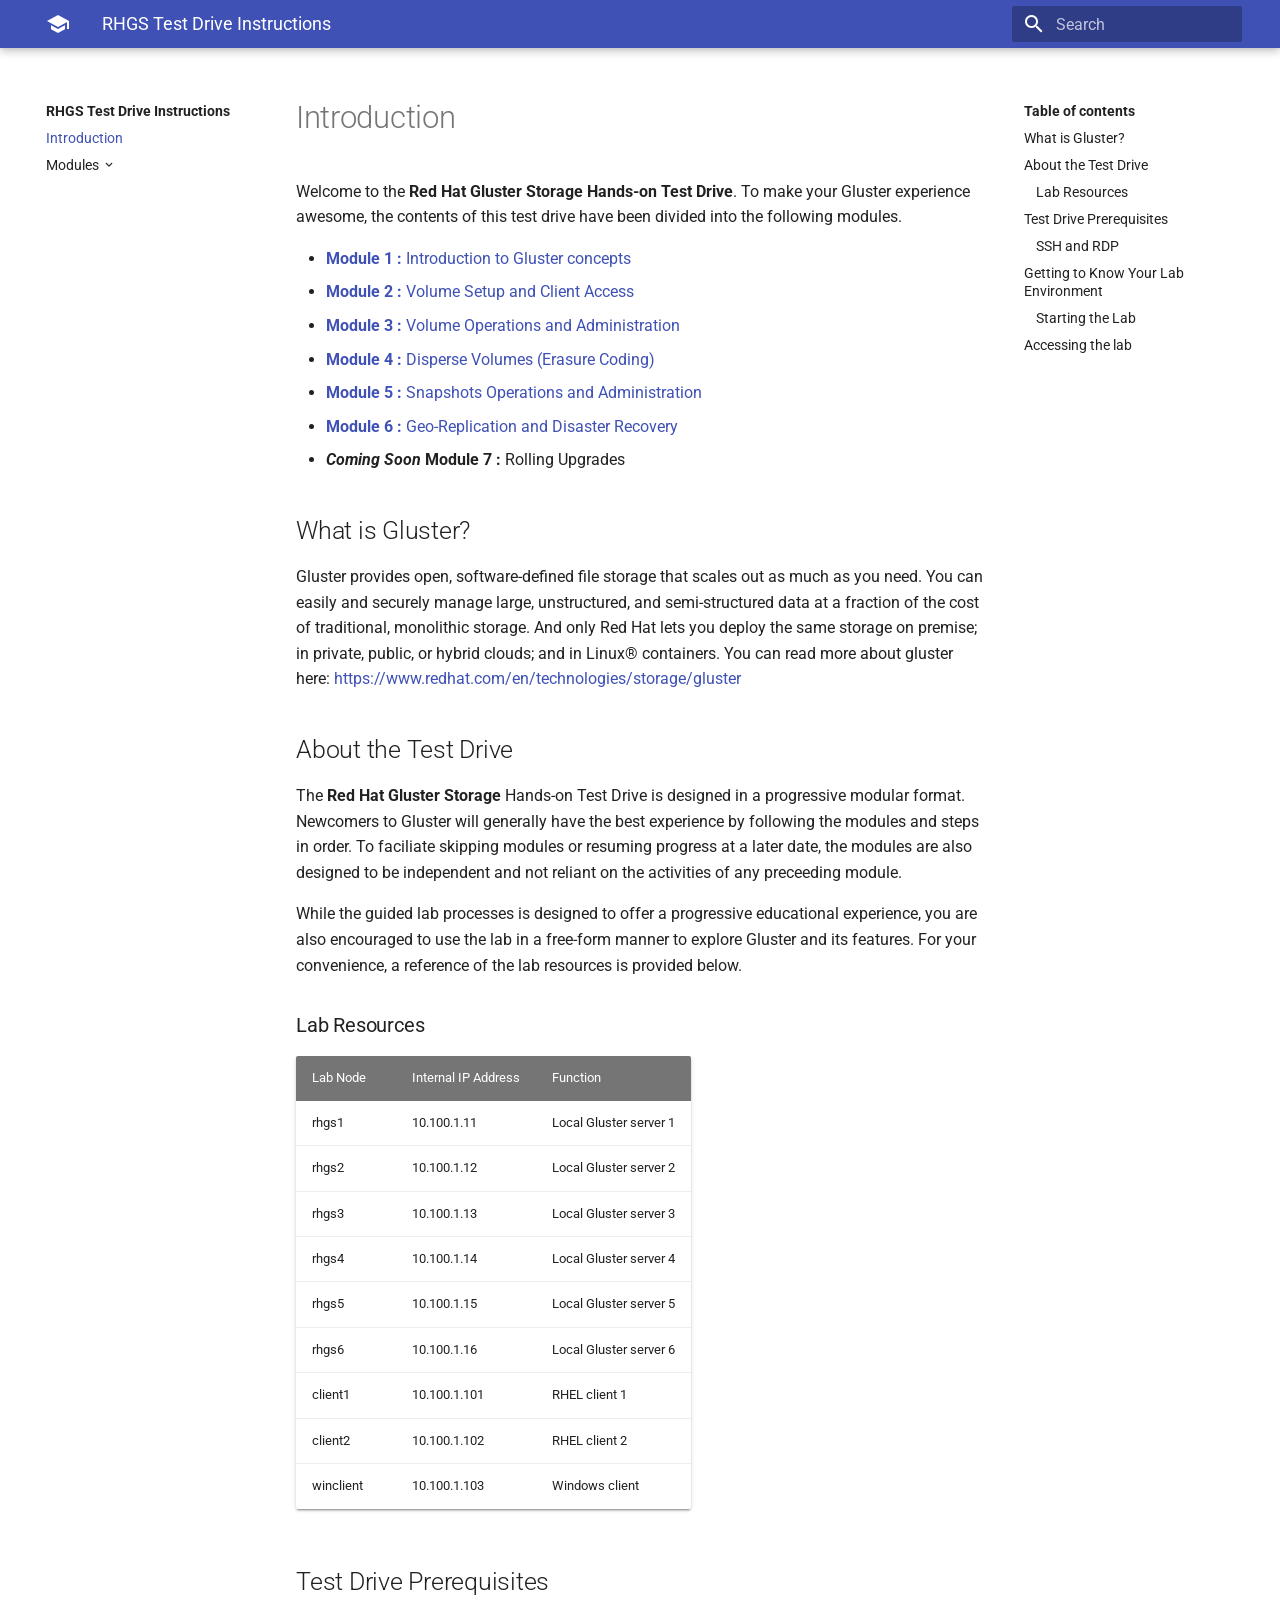
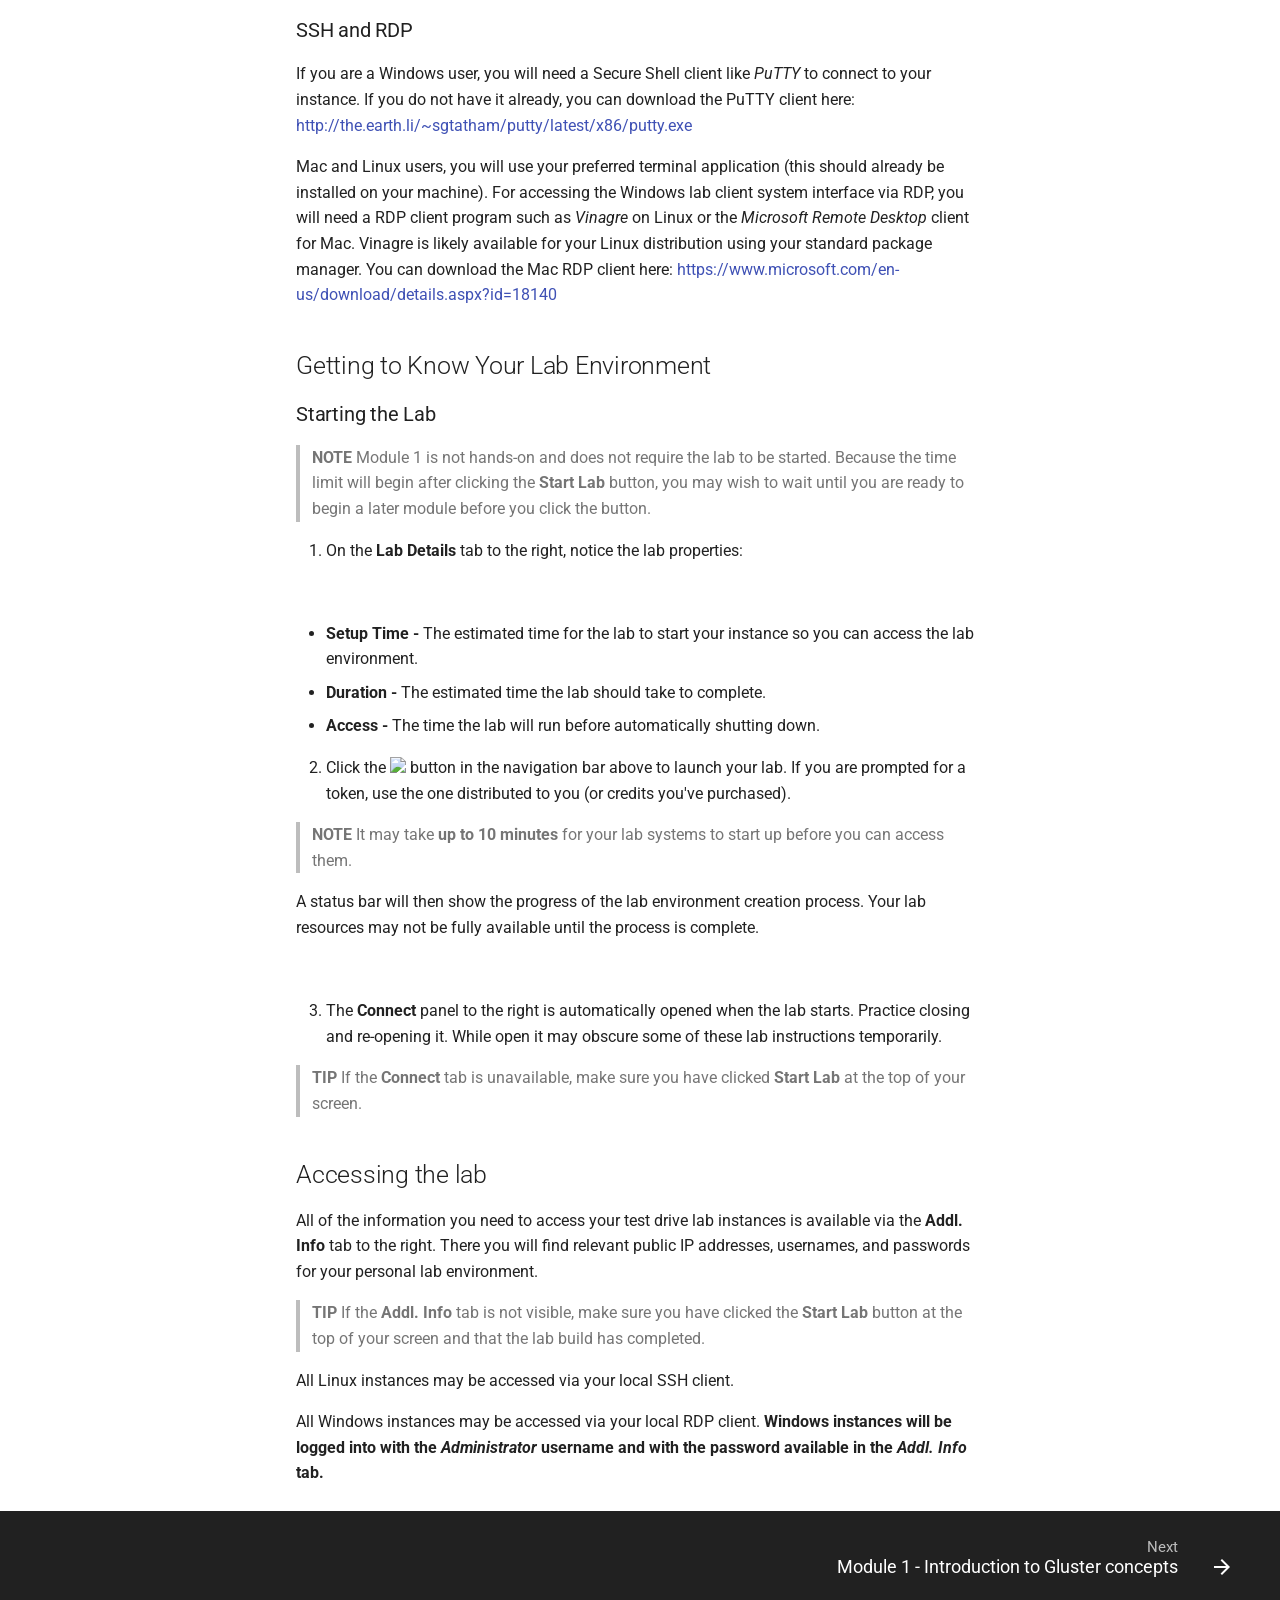
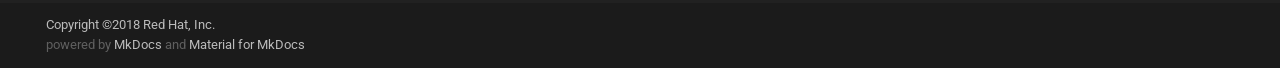
==== commit 39e90e63: "Deployed dea10a2 with MkDocs version: 0.17.2" ====
--- a/index.html
+++ b/index.html
@@ -494,7 +494,6 @@
 <li><a href="gluster-module-5/"><strong>Module 5 :</strong> Snapshots Operations and Administration</a></li>
 <li><a href="gluster-module-6/"><strong>Module 6 :</strong> Geo-Replication and Disaster Recovery</a></li>
 <li><strong><em>Coming Soon</em></strong> <strong>Module 7 :</strong> Rolling Upgrades</li>
-<li><strong><em>Coming Soon</em></strong> <strong>Module 8 :</strong> Gluster Internals</li>
 </ul>
 <h2 id="what-is-gluster">What is Gluster?</h2>
 <p>Gluster provides open, software-defined file storage that scales out as much as you need. You can easily and securely manage large, unstructured, and semi-structured data at a fraction of the cost of traditional, monolithic storage. And only Red Hat lets you deploy the same storage on premise; in private, public, or hybrid clouds; and in Linux® containers. You can read more about gluster here: <a href="https://www.redhat.com/en/technologies/storage/gluster">https://www.redhat.com/en/technologies/storage/gluster</a></p>
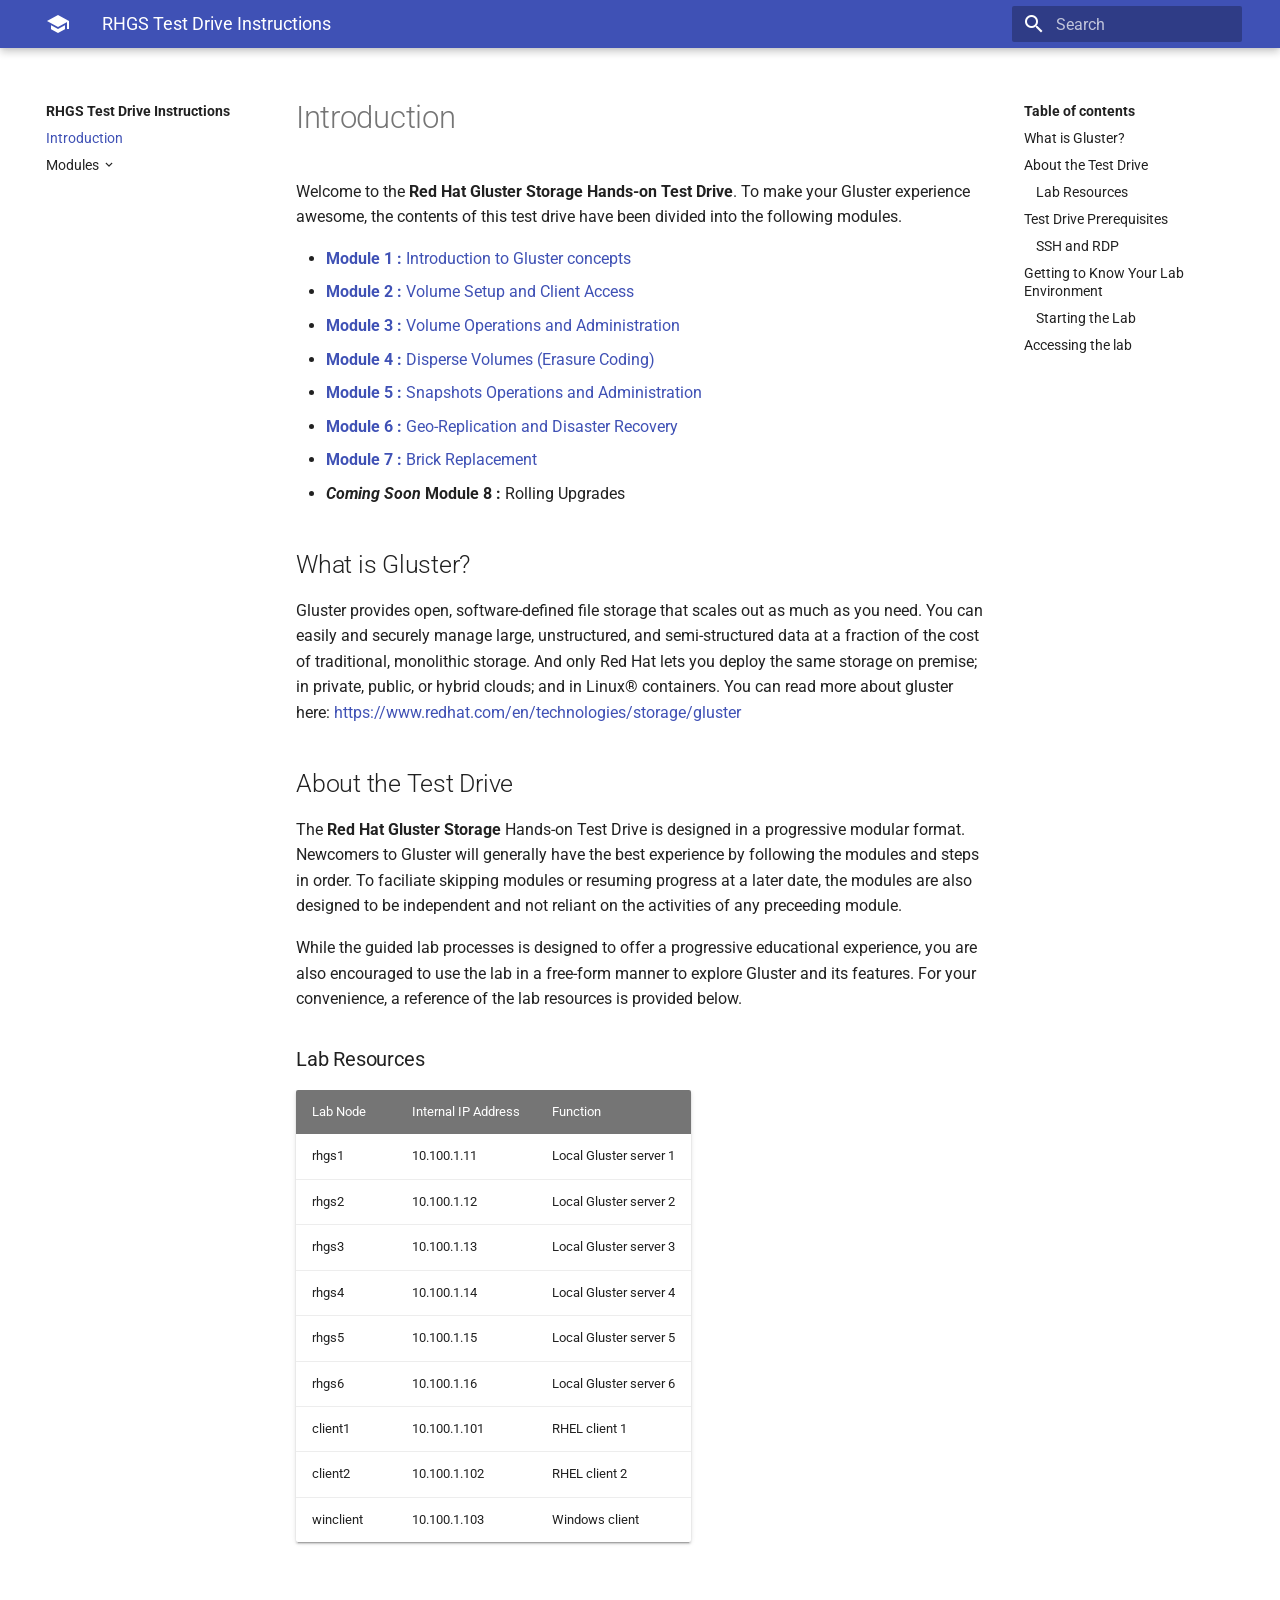
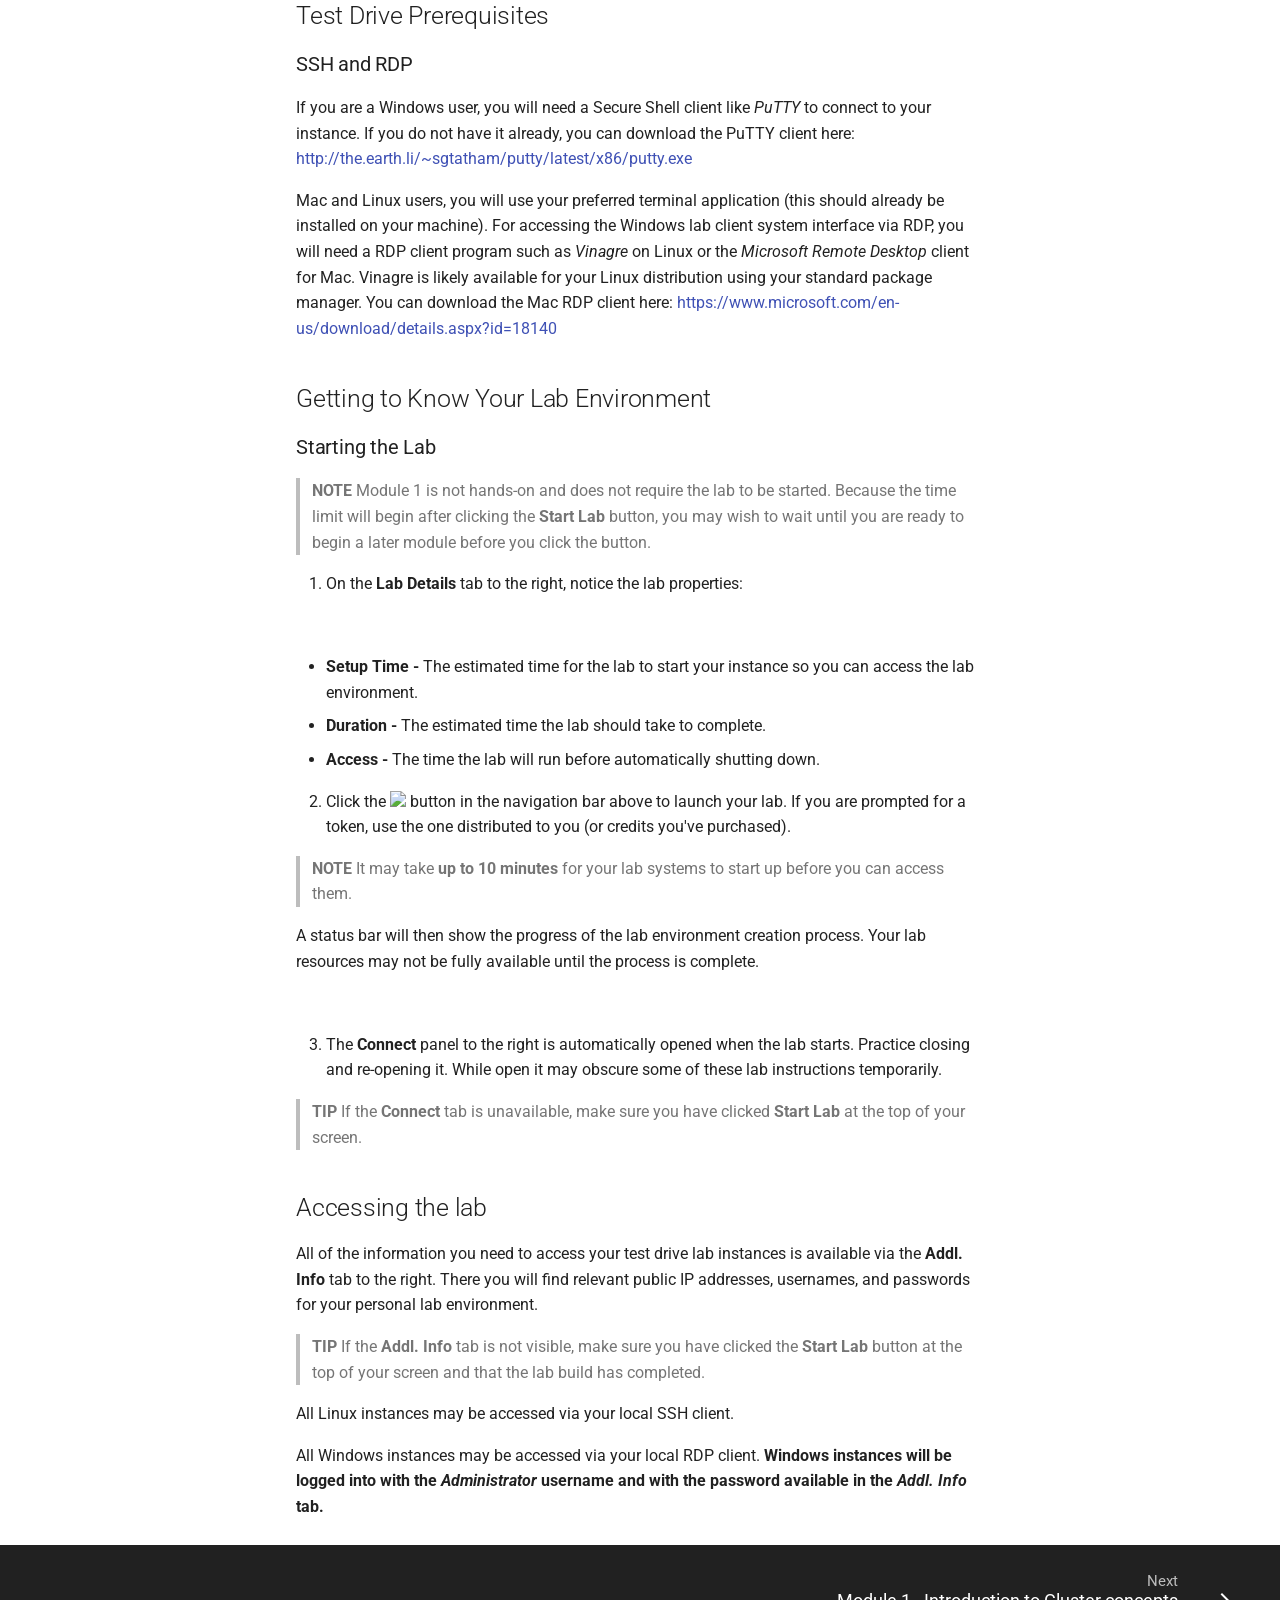
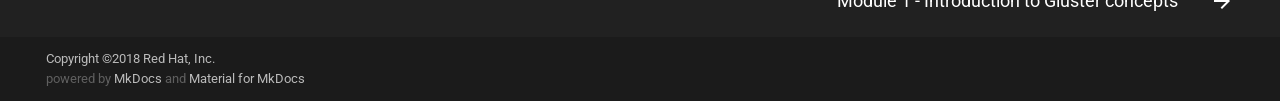
==== commit ba63e87a: "Deployed 9bbdfb8 with MkDocs version: 0.17.2" ====
--- a/index.html
+++ b/index.html
@@ -368,6 +368,18 @@
   </li>
 
         
+          
+          
+          
+
+
+  <li class="md-nav__item">
+    <a href="gluster-module-7/" title="Module 7 - Brick Replacement" class="md-nav__link">
+      Module 7 - Brick Replacement
+    </a>
+  </li>
+
+        
       </ul>
     </nav>
   </li>
@@ -493,7 +505,8 @@
 <li><a href="gluster-module-4/"><strong>Module 4 :</strong> Disperse Volumes (Erasure Coding)</a></li>
 <li><a href="gluster-module-5/"><strong>Module 5 :</strong> Snapshots Operations and Administration</a></li>
 <li><a href="gluster-module-6/"><strong>Module 6 :</strong> Geo-Replication and Disaster Recovery</a></li>
-<li><strong><em>Coming Soon</em></strong> <strong>Module 7 :</strong> Rolling Upgrades</li>
+<li><a href="gluster-module-7/"><strong>Module 7 :</strong> Brick Replacement</a></li>
+<li><strong><em>Coming Soon</em></strong> <strong>Module 8 :</strong> Rolling Upgrades</li>
 </ul>
 <h2 id="what-is-gluster">What is Gluster?</h2>
 <p>Gluster provides open, software-defined file storage that scales out as much as you need. You can easily and securely manage large, unstructured, and semi-structured data at a fraction of the cost of traditional, monolithic storage. And only Red Hat lets you deploy the same storage on premise; in private, public, or hybrid clouds; and in Linux® containers. You can read more about gluster here: <a href="https://www.redhat.com/en/technologies/storage/gluster">https://www.redhat.com/en/technologies/storage/gluster</a></p>
